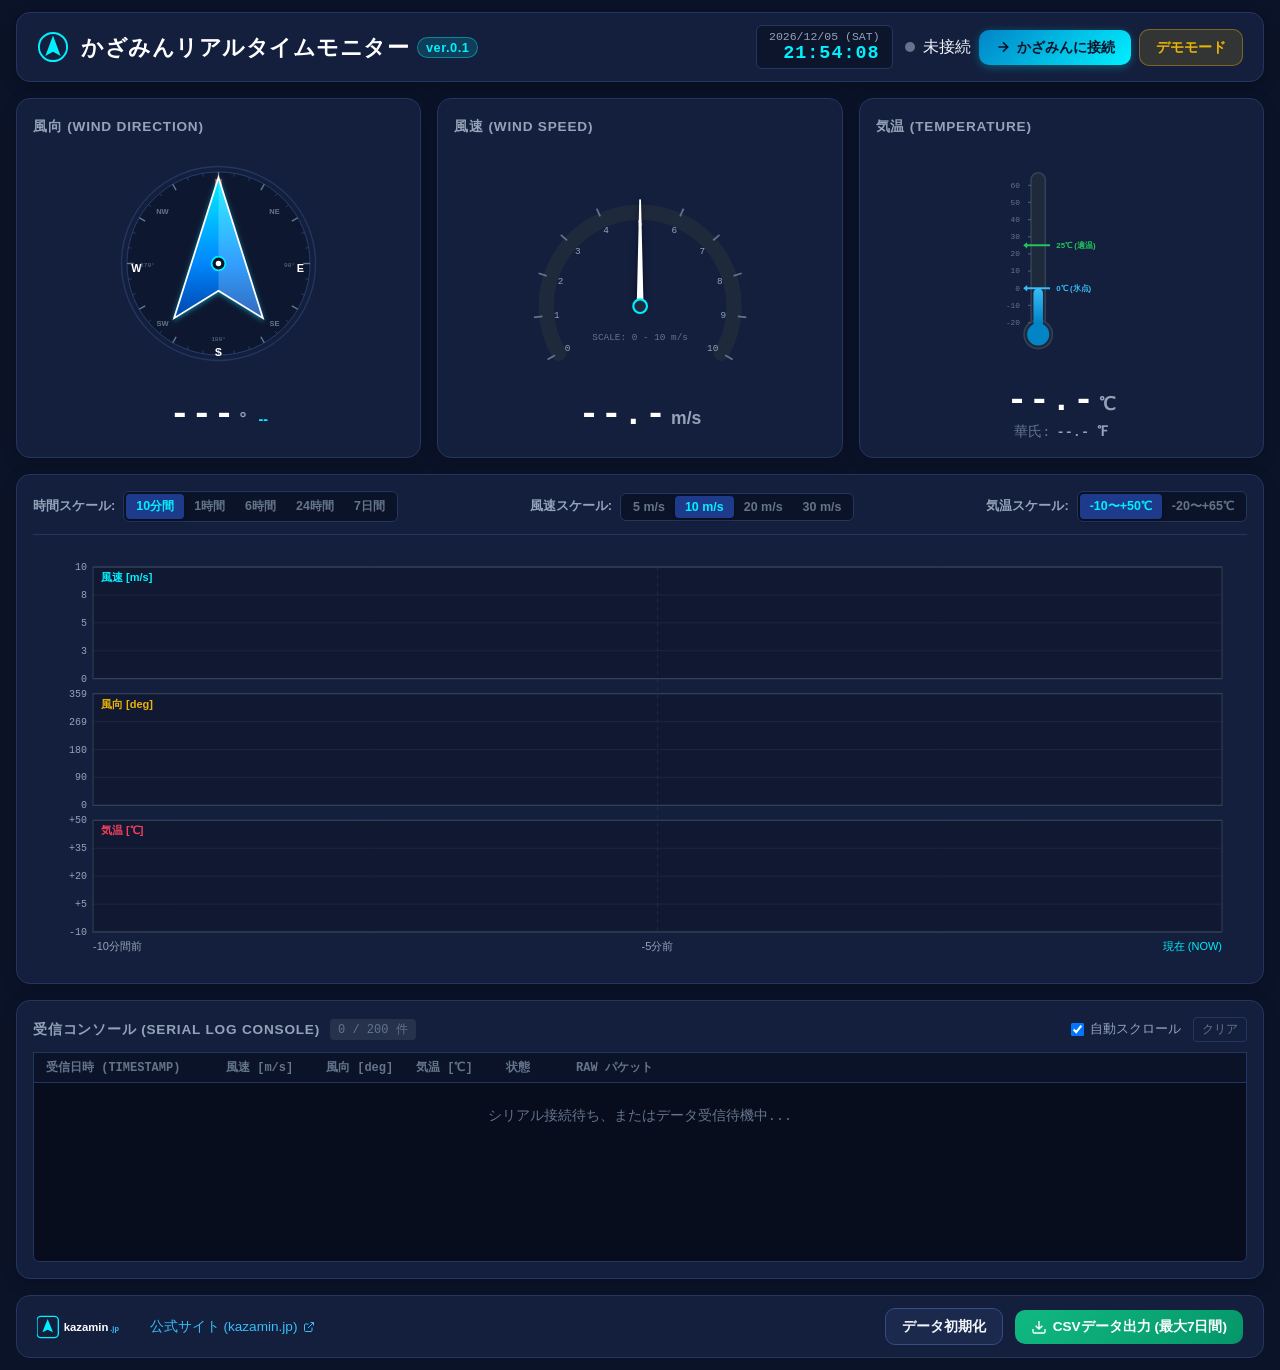
==== latest/index.html @ 2a3c11d2 "deploy: 59aba04fb0c0cbb4be240f0ee6c81c55d76037c5" ====
<!DOCTYPE html>
<html lang="ja">
<head>
  <meta charset="UTF-8">
  <meta name="viewport" content="width=device-width, initial-scale=1.0, maximum-scale=1.0, user-scalable=no">
  <title>かざみんリアルタイムモニター ver.0.1</title>
  <meta name="description" content="超音波風向風速計 かざみん (KZM100A/KZM100LR) Web Serial API リアルタイム計測モニター">
  <meta name="theme-color" content="#131f3d">
  <!-- PWA Manifest -->
  <link rel="manifest" href="./manifest.json">
  <!-- ファビコン (SVG) -->
  <link rel="icon" href="data:image/svg+xml,<svg xmlns='http://www.w3.org/2000/svg' viewBox='0 0 100 100'><circle cx='50' cy='50' r='46' fill='%230b1329' stroke='%2300f0ff' stroke-width='6'/><polygon points='50,12 70,75 50,62 30,75' fill='%2300f0ff'/></svg>">
  <style>
/**
 * main.css
 * かざみんリアルタイムモニター (Web Serial Monitor) スタイルシート
 */

:root {
  --bg-primary: #0b1329;
  --bg-card: #131f3d;
  --bg-card-hover: #19294f;
  --bg-input: #1a294c;
  --border-color: #243660;
  --border-light: #334d85;

  --text-primary: #f1f5f9;
  --text-secondary: #94a3b8;
  --text-muted: #64748b;

  --accent-cyan: #00f0ff;
  --accent-blue: #38bdf8;
  --accent-green: #22c55e;
  --accent-yellow: #eab308;
  --accent-red: #ef4444;

  --font-family: -apple-system, BlinkMacSystemFont, "Segoe UI", Roboto, "Helvetica Neue", Arial, sans-serif;
  --font-mono: ui-monospace, SFMono-Regular, Menlo, Monaco, Consolas, "Liberation Mono", "Courier New", monospace;

  --radius-sm: 6px;
  --radius-md: 10px;
  --radius-lg: 14px;
}

* {
  box-sizing: border-box;
  margin: 0;
  padding: 0;
}

body {
  background-color: var(--bg-primary);
  color: var(--text-primary);
  font-family: var(--font-family);
  min-height: 100vh;
  display: flex;
  flex-direction: column;
  overflow-x: hidden;
  -webkit-font-smoothing: antialiased;
}

/* アプリケーション全体コンテナ */
.app-container {
  display: flex;
  flex-direction: column;
  min-height: 100vh;
  max-width: 1440px;
  margin: 0 auto;
  width: 100%;
  padding: 12px 16px;
  gap: 16px;
}

/* ヘッダーエリア */
.app-header {
  display: flex;
  align-items: center;
  justify-content: space-between;
  flex-wrap: wrap;
  gap: 12px;
  background-color: var(--bg-card);
  border: 1px solid var(--border-color);
  border-radius: var(--radius-lg);
  padding: 12px 20px;
  box-shadow: 0 4px 16px rgba(0, 0, 0, 0.3);
}

.header-brand {
  display: flex;
  align-items: center;
  gap: 12px;
}

.header-title {
  font-size: 1.4rem;
  font-weight: 700;
  letter-spacing: 0.5px;
  color: #ffffff;
  display: flex;
  align-items: center;
  gap: 8px;
}

.header-version {
  font-size: 0.8rem;
  padding: 2px 8px;
  background-color: rgba(0, 240, 255, 0.15);
  color: var(--accent-cyan);
  border: 1px solid rgba(0, 240, 255, 0.4);
  border-radius: 9999px;
  font-weight: 600;
}

.header-controls {
  display: flex;
  align-items: center;
  gap: 12px;
  flex-wrap: wrap;
}

/* デジタル時計 */
.digital-clock-widget {
  display: flex;
  flex-direction: column;
  align-items: flex-end;
  background-color: rgba(11, 19, 41, 0.8);
  padding: 4px 12px;
  border-radius: var(--radius-sm);
  border: 1px solid var(--border-color);
}

.clock-date {
  font-size: 0.72rem;
  color: var(--text-secondary);
  font-family: var(--font-mono);
}

.clock-time {
  font-size: 1.15rem;
  font-weight: 700;
  color: var(--accent-cyan);
  font-family: var(--font-mono);
  letter-spacing: 1px;
}

/* 接続ボタン & デモモード */
.serial-controls {
  display: flex;
  align-items: center;
  gap: 8px;
}

.btn {
  padding: 8px 16px;
  font-size: 0.9rem;
  font-weight: 600;
  border-radius: var(--radius-md);
  border: none;
  cursor: pointer;
  transition: all 0.2s ease;
  display: inline-flex;
  align-items: center;
  justify-content: center;
  gap: 6px;
}

.btn-primary {
  background: linear-gradient(135deg, #0284c7, #00f0ff);
  color: #0b1329;
  box-shadow: 0 2px 8px rgba(0, 240, 255, 0.3);
}

.btn-primary:hover {
  filter: brightness(1.1);
  transform: translateY(-1px);
}

.btn-danger {
  background: linear-gradient(135deg, #dc2626, #ef4444);
  color: #ffffff;
  box-shadow: 0 2px 8px rgba(239, 68, 68, 0.3);
}

.btn-danger:hover {
  filter: brightness(1.1);
  transform: translateY(-1px);
}

.btn-secondary {
  background-color: var(--bg-input);
  color: var(--text-primary);
  border: 1px solid var(--border-light);
}

.btn-secondary:hover {
  background-color: var(--bg-card-hover);
  border-color: var(--accent-cyan);
}

.btn-demo {
  background-color: rgba(234, 179, 8, 0.15);
  color: var(--accent-yellow);
  border: 1px solid rgba(234, 179, 8, 0.4);
}

.btn-demo.active {
  background: linear-gradient(135deg, #ca8a04, #eab308);
  color: #0b1329;
  font-weight: 700;
}

.connection-status-dot {
  width: 10px;
  height: 10px;
  border-radius: 50%;
  background-color: var(--text-muted);
  display: inline-block;
  margin-right: 4px;
}

.connection-status-dot.connected {
  background-color: var(--accent-green);
  box-shadow: 0 0 8px var(--accent-green);
}

.connection-status-dot.demo {
  background-color: var(--accent-yellow);
  box-shadow: 0 0 8px var(--accent-yellow);
}

/* メインコンテンツレイアウト */
.app-main {
  display: flex;
  flex-direction: column;
  gap: 16px;
  flex: 1;
}

/* 上段: 3連メーターパネル */
.gauges-section {
  display: grid;
  grid-template-columns: repeat(3, 1fr);
  gap: 16px;
  align-items: stretch;
}

@media (max-width: 900px) {
  .gauges-section {
    grid-template-columns: 1fr;
  }
}

#gauge-dir-container,
#gauge-speed-container,
#gauge-temp-container {
  height: 100%;
  display: flex;
  flex-direction: column;
}

.gauge-card {
  background-color: var(--bg-card);
  border: 1px solid var(--border-color);
  border-radius: var(--radius-lg);
  padding: 16px;
  display: flex;
  flex-direction: column;
  justify-content: space-between;
  box-shadow: 0 4px 16px rgba(0, 0, 0, 0.2);
  height: 100%;
  flex: 1;
  min-height: 360px;
  position: relative;
  overflow: hidden;
}

.gauge-header {
  display: flex;
  justify-content: space-between;
  align-items: center;
  margin-bottom: 8px;
  min-height: 24px;
}

.gauge-title {
  font-size: 0.85rem;
  font-weight: 700;
  color: var(--text-secondary);
  letter-spacing: 0.8px;
}

.gauge-badge {
  font-size: 0.72rem;
  font-weight: 700;
  padding: 2px 6px;
  border-radius: 4px;
  background-color: var(--accent-red);
  color: #ffffff;
  animation: pulse-badge 1s infinite alternate;
}

@keyframes pulse-badge {
  from { opacity: 0.7; }
  to { opacity: 1; transform: scale(1.05); }
}

.gauge-body {
  flex: 1;
  display: flex;
  align-items: center;
  justify-content: center;
  position: relative;
  min-height: 210px;
  max-height: 220px;
}

.gauge-footer {
  margin-top: 10px;
  text-align: center;
  min-height: 52px;
  display: flex;
  flex-direction: column;
  justify-content: center;
  align-items: center;
}

.gauge-value-display {
  display: flex;
  align-items: baseline;
  justify-content: center;
  gap: 4px;
}

.value-number {
  font-size: 2.2rem;
  font-weight: 800;
  font-family: var(--font-mono);
  color: #ffffff;
  letter-spacing: 1px;
}

.value-number.error-text {
  color: var(--accent-red);
  animation: pulse-badge 0.8s infinite alternate;
}

.value-unit {
  font-size: 1.1rem;
  font-weight: 600;
  color: var(--text-secondary);
}

.value-sub {
  font-size: 0.9rem;
  color: var(--accent-cyan);
  margin-left: 8px;
  font-weight: 600;
}

/* コンパス SVG */
.compass-svg {
  max-height: 205px;
  width: auto;
  max-width: 100%;
}

.compass-outer-ring {
  fill: none;
  stroke: var(--border-color);
  stroke-width: 2;
}

.compass-inner-ring {
  fill: rgba(11, 19, 41, 0.6);
  stroke: var(--border-light);
  stroke-width: 1;
}

.compass-label {
  fill: var(--text-secondary);
  text-anchor: middle;
  dominant-baseline: central;
  font-weight: 700;
}

.compass-label.major-label {
  font-size: 16px;
  fill: #ffffff;
}

.compass-label.label-n {
  fill: var(--accent-red);
}

.compass-label.minor-label {
  font-size: 11px;
  fill: var(--text-muted);
}

.compass-deg-label {
  font-size: 9px;
  fill: var(--text-muted);
  text-anchor: middle;
  font-family: var(--font-mono);
}

/* スピードメーター SVG */
.speed-svg {
  max-height: 205px;
  width: auto;
  max-width: 100%;
}

.speed-arc-track {
  fill: none;
  stroke: #1e293b;
  stroke-width: 18;
  stroke-linecap: round;
}

.speed-arc-fill {
  fill: none;
  stroke-width: 18;
  stroke-linecap: round;
  transition: stroke-dashoffset 0.4s ease;
}

.speed-arc-mask {
  fill: none;
  stroke: #ffffff;
  stroke-width: 18;
  stroke-linecap: round;
  transition: stroke-dashoffset 0.4s cubic-bezier(0.2, 0.8, 0.2, 1);
}

.speed-arc-seg {
  fill: none;
  stroke-width: 18;
  stroke-linecap: butt;
}

.speed-arc-error {
  fill: none;
  stroke-width: 18;
  stroke-linecap: round;
}

.speed-tick-text {
  font-size: 11px;
  fill: var(--text-secondary);
  font-family: var(--font-mono);
}

.speed-scale-indicator {
  font-size: 11px;
  fill: var(--text-muted);
  text-anchor: middle;
  font-family: var(--font-mono);
}

/* 温度計 レイアウト */
.temp-body-layout {
  display: flex;
  align-items: center;
  justify-content: center;
}

.thermometer-container {
  width: 150px;
  height: 205px;
  display: flex;
  align-items: center;
  justify-content: center;
}

.thermometer-svg {
  max-height: 205px;
  width: auto;
}

.temp-axis-text {
  font-size: 10px;
  fill: var(--text-muted);
  font-family: var(--font-mono);
}

.temp-highlight-text {
  font-size: 10px;
  font-weight: 700;
}

.text-freeze {
  fill: var(--accent-blue);
}

.text-room {
  fill: var(--accent-green);
}

.temp-footer-layout {
  display: flex;
  flex-direction: column;
  gap: 2px;
}

.temp-fahrenheit-display {
  display: flex;
  align-items: center;
  justify-content: center;
  gap: 6px;
  font-size: 0.85rem;
  color: var(--text-muted);
  font-family: var(--font-mono);
}

.temp-f-value {
  color: var(--text-secondary);
  font-weight: 600;
}

/* 中段: 時間軸グラフパネル */
.chart-section {
  background-color: var(--bg-card);
  border: 1px solid var(--border-color);
  border-radius: var(--radius-lg);
  padding: 16px;
  box-shadow: 0 4px 16px rgba(0, 0, 0, 0.2);
}

.chart-controls-bar {
  display: flex;
  align-items: center;
  justify-content: space-between;
  flex-wrap: wrap;
  gap: 12px;
  margin-bottom: 12px;
  padding-bottom: 12px;
  border-bottom: 1px solid var(--border-color);
}

.control-group {
  display: flex;
  align-items: center;
  gap: 8px;
  flex-wrap: wrap;
}

.control-label {
  font-size: 0.8rem;
  color: var(--text-secondary);
  font-weight: 600;
}

.btn-group {
  display: inline-flex;
  background-color: var(--bg-primary);
  border-radius: var(--radius-sm);
  padding: 2px;
  border: 1px solid var(--border-color);
}

.btn-scale {
  background: none;
  border: none;
  color: var(--text-muted);
  padding: 4px 10px;
  font-size: 0.78rem;
  font-weight: 600;
  border-radius: 4px;
  cursor: pointer;
  transition: all 0.2s ease;
}

.btn-scale:hover {
  color: var(--text-primary);
}

.btn-scale.active {
  background-color: #1e3a8a;
  color: var(--accent-cyan);
  box-shadow: 0 1px 4px rgba(0, 0, 0, 0.3);
}

.chart-canvas-wrapper {
  width: 100%;
  height: 420px;
  position: relative;
}

#time-series-canvas {
  width: 100%;
  height: 100%;
  display: block;
}

/* 下段: 受信コンソール & CSV出力 */
.bottom-section {
  display: grid;
  grid-template-columns: 1fr;
  gap: 16px;
}

.console-card {
  background-color: var(--bg-card);
  border: 1px solid var(--border-color);
  border-radius: var(--radius-lg);
  padding: 16px;
  box-shadow: 0 4px 16px rgba(0, 0, 0, 0.2);
  display: flex;
  flex-direction: column;
}

.console-header {
  display: flex;
  justify-content: space-between;
  align-items: center;
  margin-bottom: 10px;
  flex-wrap: wrap;
  gap: 8px;
}

.console-title-area {
  display: flex;
  align-items: center;
  gap: 10px;
}

.console-title {
  font-size: 0.85rem;
  font-weight: 700;
  color: var(--text-secondary);
  letter-spacing: 0.8px;
}

.console-count-badge {
  font-size: 0.75rem;
  background-color: rgba(255, 255, 255, 0.08);
  padding: 2px 8px;
  border-radius: 4px;
  color: var(--text-muted);
  font-family: var(--font-mono);
}

.console-actions {
  display: flex;
  align-items: center;
  gap: 12px;
}

.auto-scroll-label {
  font-size: 0.8rem;
  color: var(--text-secondary);
  display: flex;
  align-items: center;
  gap: 6px;
  cursor: pointer;
}

.btn-clear-console {
  background: none;
  border: 1px solid var(--border-color);
  color: var(--text-muted);
  padding: 3px 8px;
  font-size: 0.75rem;
  border-radius: 4px;
  cursor: pointer;
}

.btn-clear-console:hover {
  color: var(--text-primary);
  border-color: var(--border-light);
}

.console-table-header {
  display: grid;
  grid-template-columns: 180px 100px 90px 90px 70px 1fr;
  padding: 6px 12px;
  background-color: var(--bg-primary);
  border: 1px solid var(--border-color);
  border-bottom: none;
  font-size: 0.75rem;
  font-weight: 700;
  color: var(--text-muted);
  font-family: var(--font-mono);
}

.console-body {
  height: 180px;
  overflow-y: auto;
  background-color: #070d1d;
  border: 1px solid var(--border-color);
  border-radius: 0 0 var(--radius-sm) var(--radius-sm);
  padding: 4px 0;
  font-family: var(--font-mono);
  font-size: 0.82rem;
}

.console-placeholder {
  color: var(--text-muted);
  padding: 20px;
  text-align: center;
  font-size: 0.85rem;
}

.console-row {
  display: grid;
  grid-template-columns: 180px 100px 90px 90px 70px 1fr;
  padding: 3px 12px;
  border-bottom: 1px solid rgba(255, 255, 255, 0.03);
  align-items: center;
  transition: background-color 0.1s ease;
}

.console-row:hover {
  background-color: rgba(255, 255, 255, 0.04);
}

.console-row.row-error {
  background-color: rgba(239, 68, 68, 0.15);
  color: #fca5a5;
}

.col-speed.val-error {
  color: var(--accent-red);
  font-weight: 700;
}

.badge-ok {
  color: var(--accent-green);
  font-weight: 700;
}

.badge-err {
  color: var(--accent-red);
  font-weight: 700;
}

.col-raw {
  color: var(--text-muted);
  overflow: hidden;
  text-overflow: ellipsis;
  white-space: nowrap;
}

/* フッターエリア */
.app-footer {
  display: flex;
  align-items: center;
  justify-content: space-between;
  flex-wrap: wrap;
  gap: 12px;
  padding: 12px 20px;
  background-color: var(--bg-card);
  border: 1px solid var(--border-color);
  border-radius: var(--radius-lg);
  margin-top: auto;
}

.footer-left {
  display: flex;
  align-items: center;
  gap: 16px;
}

.footer-link {
  color: var(--accent-blue);
  text-decoration: none;
  font-size: 0.85rem;
  display: flex;
  align-items: center;
  gap: 6px;
  transition: color 0.2s;
}

.footer-link:hover {
  color: var(--accent-cyan);
  text-decoration: underline;
}

.footer-logo {
  height: 24px;
  display: inline-block;
  vertical-align: middle;
}

.footer-right {
  display: flex;
  align-items: center;
  gap: 12px;
}

.btn-csv {
  background: linear-gradient(135deg, #10b981, #059669);
  color: #ffffff;
  padding: 8px 16px;
  font-size: 0.85rem;
}

.btn-csv:hover {
  filter: brightness(1.1);
}

/* スマホ対応 */
@media (max-width: 680px) {
  .app-header {
    flex-direction: column;
    align-items: flex-start;
  }
  .header-controls {
    width: 100%;
    justify-content: space-between;
  }
  .chart-canvas-wrapper {
    height: 360px;
  }
  .console-table-header, .console-row {
    grid-template-columns: 120px 70px 60px 60px 50px 1fr;
    font-size: 0.72rem;
  }
  .app-footer {
    flex-direction: column;
    align-items: flex-start;
  }
}

  </style>
  <script>
    window.onerror = function(msg, url, lineNo, columnNo, error) {
      console.error('[Kazamin Monitor] Unhandled Error:', msg, 'at', url + ':' + lineNo, error);
      return false;
    };
    window.addEventListener('unhandledrejection', function(event) {
      console.error('[Kazamin Monitor] Unhandled Promise Rejection:', event.reason);
    });
  </script>
</head>
<body>
  <div class="app-container">
    <!-- ヘッダー -->
    <header class="app-header">
      <div class="header-brand">
        <!-- かざみん ミニアイコン -->
        <svg width="32" height="32" viewBox="0 0 100 100" fill="none">
          <circle cx="50" cy="50" r="44" stroke="#00f0ff" stroke-width="6" fill="#131f3d"/>
          <polygon points="50,14 74,78 50,65 26,78" fill="#00f0ff"/>
        </svg>
        <h1 class="header-title">
          かざみんリアルタイムモニター
          <span class="header-version">ver.0.1</span>
        </h1>
      </div>

      <div class="header-controls">
        <!-- 24H デジタル時計 -->
        <div id="clock-container"></div>

        <!-- シリアル接続・デモコントロール -->
        <div class="serial-controls">
          <div class="status-indicator">
            <span id="status-dot" class="connection-status-dot"></span>
            <span id="status-text" class="status-label">未接続</span>
          </div>
          <button type="button" id="btn-connect" class="btn btn-primary">
            <svg width="16" height="16" viewBox="0 0 24 24" fill="none" stroke="currentColor" stroke-width="2.5">
              <path d="M5 12h14M12 5l7 7-7 7"/>
            </svg>
            かざみんに接続
          </button>
          <button type="button" id="btn-demo" class="btn btn-demo">デモモード</button>
        </div>
      </div>
    </header>

    <!-- メインコンテンツ -->
    <main class="app-main">
      <!-- 上段: 3連メーターパネル（風向・風速・気温） -->
      <section class="gauges-section">
        <!-- 風向メーター -->
        <div id="gauge-dir-container"></div>
        <!-- 風速メーター -->
        <div id="gauge-speed-container"></div>
        <!-- 気温計 -->
        <div id="gauge-temp-container"></div>
      </section>

      <!-- 中段: 時間軸グラフパネル -->
      <section class="chart-section" id="chart-container"></section>

      <!-- 下段: 受信コンソールパネル -->
      <section class="bottom-section">
        <div id="console-container"></div>
      </section>
    </main>

    <!-- フッター -->
    <footer class="app-footer">
      <div class="footer-left">
        <!-- かざみん公式ロゴ & リンク -->
        <a href="https://kazamin.jp/" target="_blank" rel="noopener noreferrer" class="footer-link" title="超音波風向風速計 かざみん 公式ホームページ">
          <svg class="footer-logo" viewBox="0 0 160 36" fill="none" xmlns="http://www.w3.org/2000/svg">
            <rect width="32" height="32" y="2" rx="6" fill="#131f3d" stroke="#00f0ff" stroke-width="2"/>
            <!-- 風車・風向針シンボル -->
            <polygon points="16,6 24,26 16,22 8,26" fill="#00f0ff"/>
            <text x="40" y="24" fill="#ffffff" font-size="17" font-weight="bold" font-family="sans-serif">kazamin</text>
            <text x="110" y="24" fill="#38bdf8" font-size="11" font-weight="600" font-family="sans-serif">.jp</text>
          </svg>
          <span>公式サイト (kazamin.jp)</span>
          <svg width="12" height="12" viewBox="0 0 24 24" fill="none" stroke="currentColor" stroke-width="2">
            <path d="M18 13v6a2 2 0 0 1-2 2H5a2 2 0 0 1-2-2V8a2 2 0 0 1 2-2h6M15 3h6v6M10 14L21 3"/>
          </svg>
        </a>
      </div>

      <div class="footer-right">
        <button type="button" id="btn-clear-db" class="btn btn-secondary" title="IndexedDBに保存された全計測履歴を消去">
          データ初期化
        </button>
        <button type="button" id="btn-export-csv" class="btn btn-csv">
          <svg width="16" height="16" viewBox="0 0 24 24" fill="none" stroke="currentColor" stroke-width="2">
            <path d="M21 15v4a2 2 0 0 1-2 2H5a2 2 0 0 1-2-2v-4M7 10l5 5 5-5M12 15V3"/>
          </svg>
          CSVデータ出力 (最大7日間)
        </button>
      </div>
    </footer>
  </div>

  <script>

// PWA Service Worker 登録 (HTTP/HTTPS 環境のみ)
if ('serviceWorker' in navigator && (location.protocol === 'https:' || location.hostname === 'localhost' || location.hostname === '127.0.0.1')) {
  window.addEventListener('load', () => {
    navigator.serviceWorker.register('./sw.js')
      .then((reg) => console.log('[PWA] Service Worker registered with scope:', reg.scope))
      .catch((err) => console.warn('[PWA] Service Worker registration failed:', err));
  });
}

(() => {
// --- Begin src\serial\packet-parser.js ---
/**
 * packet-parser.js
 * かざみん(KZM100A/KZM100LR)のシリアル通信パケット解析モジュール
 *
 * 受信仕様:
 * - ボーレート: 9600bps
 * - フォーマット: 00.0[m/s],000,+00.0[CR/LF]
 *   - 風速: 00.0 ～ 99.9 [m/s] (99.9は計測エラー)
 *   - 風向: 000 ～ 359 [度]
 *   - 気温: -20.0 ～ +65.0 [℃]
 */

// パケットの正規表現: 固定桁数を基本としつつ、前後の空白や桁数のわずかな差異にも柔軟に対応
// 例: "12.3[m/s],045,+23.5\r\n" や "00.0[m/s],000,-05.2"
const PACKET_REGEX = /^\s*(\d{1,2}\.\d)\[m\/s\],\s*(\d{1,3}),\s*([+-]?\d{1,2}\.\d)\s*$/;

/**
 * 1行のテキストをパースして構造化データを返す
 * @param {string} line - 受信した1行文字列
 * @param {Date} [timestamp=new Date()] - 受信日時
 * @returns {object|null} パース結果。不正パケットの場合はnull
 */
function parsePacket(line, timestamp = new Date()) {
  if (typeof line !== 'string') return null;

  const trimmed = line.trim();
  if (!trimmed) return null;

  const match = trimmed.match(PACKET_REGEX);
  if (!match) {
    return {
      isValid: false,
      raw: trimmed,
      timestamp,
      errorReason: 'FORMAT_MISMATCH'
    };
  }

  const speedStr = match[1];
  const dirStr = match[2];
  const tempStr = match[3];

  const speed = parseFloat(speedStr);
  const direction = parseInt(dirStr, 10);
  const temperature = parseFloat(tempStr);

  // 風速 99.9 [m/s] は計測エラー
  const isError = Math.abs(speed - 99.9) < 0.05;

  // 範囲チェック
  // 風速: 0.0 〜 99.9
  // 風向: 0 〜 359
  // 気温: -20.0 〜 +65.0
  const isDirValid = direction >= 0 && direction <= 359;
  const isTempValid = temperature >= -20.0 && temperature <= 65.0;
  const isSpeedValid = speed >= 0.0 && speed <= 99.9;

  if (!isDirValid || !isTempValid || !isSpeedValid) {
    return {
      isValid: false,
      raw: trimmed,
      timestamp,
      errorReason: 'OUT_OF_RANGE'
    };
  }

  return {
    isValid: true,
    raw: trimmed,
    timestamp,
    speed,
    speedStr,
    direction,
    dirStr,
    temperature,
    tempStr,
    isError
  };
}
// --- End src\serial\packet-parser.js ---

// --- Begin src\data\ring-buffer.js ---
/**
 * ring-buffer.js
 * メモリ割り当てを抑え長期連続稼働に適した固定長リングバッファ
 */

class RingBuffer {
  /**
   * @param {number} capacity - バッファの最大容量
   */
  constructor(capacity = 600) {
    this.capacity = capacity;
    this.buffer = new Array(capacity);
    this.head = 0; // 次に書き込むインデックス
    this.size = 0; // 現在格納されている要素数
  }

  /**
   * 要素を末尾に追加
   * @param {*} item
   */
  push(item) {
    this.buffer[this.head] = item;
    this.head = (this.head + 1) % this.capacity;
    if (this.size < this.capacity) {
      this.size++;
    }
  }

  /**
   * 現在の要素数を返す
   * @returns {number}
   */
  get length() {
    return this.size;
  }

  /**
   * 最も古い要素から最新の要素までの配列を生成して返す
   * （最新の要素が末尾）
   * @returns {Array}
   */
  toArray() {
    const result = new Array(this.size);
    if (this.size < this.capacity) {
      for (let i = 0; i < this.size; i++) {
        result[i] = this.buffer[i];
      }
    } else {
      // head は最も古い要素を指している
      for (let i = 0; i < this.size; i++) {
        const index = (this.head + i) % this.capacity;
        result[i] = this.buffer[index];
      }
    }
    return result;
  }

  /**
   * 最新の要素を取得
   * @returns {*}
   */
  latest() {
    if (this.size === 0) return null;
    const index = (this.head - 1 + this.capacity) % this.capacity;
    return this.buffer[index];
  }

  /**
   * バッファをクリア
   */
  clear() {
    this.head = 0;
    this.size = 0;
    this.buffer.fill(undefined);
  }
}
// --- End src\data\ring-buffer.js ---

// --- Begin src\data\aggregator.js ---
/**
 * aggregator.js
 * 時間軸グラフ用のデータ集約・ダウンサンプリングエンジン
 *
 * グラフ仕様:
 * - プロット点数は 600点 固定
 * - スケール:
 *   - 10m: 10分 (600秒) -> 1秒間隔 (Δt = 1)
 *   - 1h:  1時間 (3600秒) -> 6秒間隔 (Δt = 6)
 *   - 6h:  6時間 (21600秒) -> 36秒間隔 (Δt = 36)
 *   - 24h: 24時間 (86400秒) -> 144秒間隔 (Δt = 144)
 *   - 7d:  7日間 (604800秒) -> 1008秒間隔 (Δt = 1008)
 * - 600点に満たない左側の未到達部分は null
 * - 右端（インデックス599）は常に1秒ごとの最新データ
 * - Δt秒ごとにスクロールし、直近Δt秒間の平均値がインデックス598へ確定される
 * - 平均化ルール:
 *   - 風速・気温: 算術平均（計測エラー時は風速・風向を除外）
 *   - 風向: ベクトル平均（atan2(sum(sin), sum(cos))）
 */

const TIME_SCALES = {
  '10m': { label: '10分間', durationSec: 600, intervalSec: 1 },
  '1h':  { label: '1時間',  durationSec: 3600, intervalSec: 6 },
  '6h':  { label: '6時間',  durationSec: 21600, intervalSec: 36 },
  '24h': { label: '24時間', durationSec: 86400, intervalSec: 144 },
  '7d':  { label: '7日間',  durationSec: 604800, intervalSec: 1008 }
};

const PLOT_COUNT = 600;

/**
 * 角度配列のベクトル平均を計算する
 * @param {number[]} angles - 有効な角度(0-359)の配列
 * @returns {number|null} 0〜359の平均角度。データが空の場合はnull
 */
function calculateVectorMeanDirection(angles) {
  if (!angles || angles.length === 0) return null;

  let sumSin = 0;
  let sumCos = 0;

  for (const deg of angles) {
    const rad = (deg * Math.PI) / 180;
    sumSin += Math.sin(rad);
    sumCos += Math.cos(rad);
  }

  // ベクトルの長さがほぼ0の場合は直前の値またはnull
  if (Math.abs(sumSin) < 1e-7 && Math.abs(sumCos) < 1e-7) {
    return angles[0];
  }

  let meanRad = Math.atan2(sumSin, sumCos);
  let meanDeg = (meanRad * 180) / Math.PI;
  if (meanDeg < 0) meanDeg += 360;

  return Math.round(meanDeg) % 360;
}

/**
 * パケットの配列から平均プロット点({ speed, direction, temperature, isError, timestamp })を計算
 * @param {Array} packets
 * @returns {object|null}
 */
function calculateAveragePoint(packets) {
  if (!packets || packets.length === 0) return null;

  const validSpeeds = [];
  const validDirs = [];
  const temps = [];

  let lastTimestamp = packets[packets.length - 1].timestamp;

  for (const p of packets) {
    if (!p.isValid) continue;

    temps.push(p.temperature);

    if (!p.isError) {
      validSpeeds.push(p.speed);
      validDirs.push(p.direction);
    }
  }

  if (temps.length === 0) return null;

  // 気温の算術平均
  const avgTemp = temps.reduce((a, b) => a + b, 0) / temps.length;

  // 風速の算術平均（全件エラーの場合は null または 99.9）
  let avgSpeed = null;
  let avgDir = null;
  let isError = false;

  if (validSpeeds.length > 0) {
    avgSpeed = validSpeeds.reduce((a, b) => a + b, 0) / validSpeeds.length;
    avgDir = calculateVectorMeanDirection(validDirs);
  } else {
    isError = true;
    avgSpeed = 99.9;
    avgDir = null;
  }

  return {
    timestamp: lastTimestamp,
    speed: avgSpeed !== null ? parseFloat(avgSpeed.toFixed(1)) : null,
    direction: avgDir,
    temperature: parseFloat(avgTemp.toFixed(1)),
    isError
  };
}

class ChartAggregator {
  constructor(timeScaleKey = '10m') {
    this.timeScaleKey = timeScaleKey;
    this.config = TIME_SCALES[timeScaleKey] || TIME_SCALES['10m'];

    // 確定済みプロット配列 (スロット数 599点固定、インデックス 0〜598)
    // 左端(0)が最も古いスロット、右側(598)が最新確定スロット
    this.committedPoints = new Array(PLOT_COUNT - 1).fill(null);

    // 現在のインターバル期間内に受信した一時パケット群
    this.currentIntervalPackets = [];

    // 最新の未平均化リアルタイム生パケット（右端用、インデックス599）
    this.latestPacket = null;

    // リアルタイム集約用の直前バケットID
    this.lastBucketId = null;
  }

  /**
   * 時間スケールを変更
   * @param {string} newScaleKey ('10m', '1h', '6h', '24h', '7d')
   * @param {Array} historyPackets - スケール再構築用の過去全パケット配列（あれば）
   */
  setScale(newScaleKey, historyPackets = []) {
    if (!TIME_SCALES[newScaleKey]) return;
    this.timeScaleKey = newScaleKey;
    this.config = TIME_SCALES[newScaleKey];

    // 過去履歴パケットから再構築
    this.rebuildFromHistory(historyPackets);
  }

  /**
   * 1秒ごとに新しいパケットを追加
   * @param {object} packet - parsePacket の結果
   */
  addPacket(packet) {
    if (!packet || !packet.isValid) return;

    const intervalSec = this.config.intervalSec;
    const intervalMs = intervalSec * 1000;
    const pTime = packet.timestamp instanceof Date ? packet.timestamp.getTime() : new Date(packet.timestamp).getTime();
    const bucketId = Math.floor(pTime / intervalMs);

    this.latestPacket = packet;

    if (this.lastBucketId === null) {
      this.lastBucketId = bucketId;
      this.currentIntervalPackets = [packet];
      return;
    }

    if (bucketId === this.lastBucketId) {
      // 同一インターバル内: パケットを追加
      this.currentIntervalPackets.push(packet);
    } else if (bucketId > this.lastBucketId) {
      // インターバルが進んだ: 前のインターバルの平均値を確定点としてスロットへ追加
      const avgPoint = calculateAveragePoint(this.currentIntervalPackets);
      this.committedPoints.shift();
      this.committedPoints.push(avgPoint);

      // 通信途絶等で複数バケット進んだ場合は未計測スロットを null で埋める
      const missedBuckets = bucketId - this.lastBucketId - 1;
      const skipCount = Math.min(missedBuckets, PLOT_COUNT - 1);
      for (let i = 0; i < skipCount; i++) {
        this.committedPoints.shift();
        this.committedPoints.push(null);
      }

      this.lastBucketId = bucketId;
      this.currentIntervalPackets = [packet];
    }
  }

  /**
   * グラフ描画用の 600点 固定配列を取得する
   * - インデックス 0〜598: 過去の確定平均データ（足りない左側や未計測期間は null）
   * - インデックス 599: 最新の1秒生パケット
   * @returns {Array<object|null>} 長さ600の配列
   */
  getPlotData() {
    const result = new Array(PLOT_COUNT).fill(null);

    // 最新パケット（右端 インデックス 599）
    if (this.latestPacket) {
      result[PLOT_COUNT - 1] = {
        timestamp: this.latestPacket.timestamp,
        speed: this.latestPacket.speed,
        direction: this.latestPacket.direction,
        temperature: this.latestPacket.temperature,
        isError: this.latestPacket.isError
      };
    }

    // 確定済みポイント (インデックス 0〜598)
    for (let i = 0; i < PLOT_COUNT - 1; i++) {
      result[i] = this.committedPoints[i];
    }

    return result;
  }

  /**
   * 過去ログから確定ポイントを再集計・再構築する（スケール変更時など）
   * タイムバケット（絶対時刻の時間窓）に基づき、空白期間は正しく null スロットとして配置する
   * @param {Array} packets - 時系列順の生パケット配列
   */
  rebuildFromHistory(packets) {
    this.committedPoints = new Array(PLOT_COUNT - 1).fill(null);
    this.currentIntervalPackets = [];
    this.latestPacket = null;
    this.lastBucketId = null;

    if (!packets || packets.length === 0) return;

    const validPackets = packets.filter((p) => p && p.isValid);
    if (validPackets.length === 0) return;

    validPackets.sort((a, b) => {
      const ta = a.timestamp instanceof Date ? a.timestamp.getTime() : new Date(a.timestamp).getTime();
      const tb = b.timestamp instanceof Date ? b.timestamp.getTime() : new Date(b.timestamp).getTime();
      return ta - tb;
    });

    const latest = validPackets[validPackets.length - 1];
    this.latestPacket = latest;

    const intervalSec = this.config.intervalSec;
    const intervalMs = intervalSec * 1000;
    const latestMs = latest.timestamp instanceof Date ? latest.timestamp.getTime() : new Date(latest.timestamp).getTime();
    const latestBucket = Math.floor(latestMs / intervalMs);
    this.lastBucketId = latestBucket;

    // バケットIDごとにパケットをグループ化
    const bucketMap = new Map();
    for (const p of validPackets) {
      const pTime = p.timestamp instanceof Date ? p.timestamp.getTime() : new Date(p.timestamp).getTime();
      const bId = Math.floor(pTime / intervalMs);
      if (!bucketMap.has(bId)) {
        bucketMap.set(bId, []);
      }
      bucketMap.get(bId).push(p);
    }

    // 最新バケットは現在進行中のインターバル
    this.currentIntervalPackets = bucketMap.get(latestBucket) || [];

    // latestBucket より過去のバケットを各時間スロットにマッピング
    // diff = 1 (1つ前のバケット) => スロット 598
    // diff = 2 (2つ前のバケット) => スロット 597
    // ...
    // diff = k => スロット PLOT_COUNT - 1 - diff
    for (const [bId, bPackets] of bucketMap.entries()) {
      const diff = latestBucket - bId;
      if (diff > 0 && diff < PLOT_COUNT) {
        const slotIdx = PLOT_COUNT - 1 - diff;
        this.committedPoints[slotIdx] = calculateAveragePoint(bPackets);
      }
    }
  }
}
// --- End src\data\aggregator.js ---

// --- Begin src\storage\db.js ---
/**
 * db.js
 * IndexedDB を利用した測定データのローカル永続化（最大7日間保持 & 自動パージ）
 */

const DB_NAME = 'KazaminMonitorDB';
const DB_VERSION = 1;
const STORE_NAME = 'measurements';

class StorageManager {
  constructor() {
    this.db = null;
    this.initPromise = null;
  }

  /**
   * IndexedDBの初期化・オープン
   * @returns {Promise<IDBDatabase>}
   */
  async init() {
    if (this.db) return this.db;
    if (this.initPromise) return this.initPromise;

    this.initPromise = new Promise((resolve, reject) => {
      const request = indexedDB.open(DB_NAME, DB_VERSION);

      request.onupgradeneeded = (event) => {
        const db = event.target.result;
        if (!db.objectStoreNames.contains(STORE_NAME)) {
          const store = db.createObjectStore(STORE_NAME, {
            keyPath: 'id',
            autoIncrement: true
          });
          store.createIndex('timestamp', 'timestamp', { unique: false });
        }
      };

      request.onsuccess = (event) => {
        this.db = event.target.result;
        resolve(this.db);
      };

      request.onerror = (event) => {
        console.error('IndexedDB open error:', event.target.error);
        reject(event.target.error);
      };
    });

    return this.initPromise;
  }

  /**
   * 計測パケットを1件保存
   * @param {object} packet - parsePacket の結果
   */
  async savePacket(packet) {
    if (!packet || !packet.isValid) return;

    try {
      const db = await this.init();
      const tx = db.transaction(STORE_NAME, 'readwrite');
      const store = tx.objectStore(STORE_NAME);

      const record = {
        timestamp: packet.timestamp instanceof Date ? packet.timestamp.getTime() : packet.timestamp,
        speed: packet.speed,
        direction: packet.direction,
        temperature: packet.temperature,
        isError: packet.isError,
        raw: packet.raw
      };

      store.add(record);
    } catch (err) {
      console.warn('Failed to save packet to IndexedDB:', err);
    }
  }

  /**
   * 指定した開始時刻以降のデータを取得
   * @param {number|Date} startTime
   * @returns {Promise<Array>}
   */
  async getSince(startTime) {
    const startMs = startTime instanceof Date ? startTime.getTime() : startTime;
    const db = await this.init();

    return new Promise((resolve, reject) => {
      const tx = db.transaction(STORE_NAME, 'readonly');
      const store = tx.objectStore(STORE_NAME);
      const index = store.index('timestamp');
      const range = IDBKeyRange.lowerBound(startMs);
      const request = index.getAll(range);

      request.onsuccess = () => resolve(request.result || []);
      request.onerror = () => reject(request.error);
    });
  }

  /**
   * 保存されている全レコードを取得
   * @returns {Promise<Array>}
   */
  async getAll() {
    const db = await this.init();
    return new Promise((resolve, reject) => {
      const tx = db.transaction(STORE_NAME, 'readonly');
      const store = tx.objectStore(STORE_NAME);
      const request = store.getAll();

      request.onsuccess = () => resolve(request.result || []);
      request.onerror = () => reject(request.error);
    });
  }

  /**
   * 7日以上前の古いレコードを自動削除（パージ）
   * @param {number} [retentionDays=7] - 保持日数
   */
  async purgeOldData(retentionDays = 7) {
    try {
      const db = await this.init();
      const cutoffTime = Date.now() - retentionDays * 24 * 60 * 60 * 1000;

      const tx = db.transaction(STORE_NAME, 'readwrite');
      const store = tx.objectStore(STORE_NAME);
      const index = store.index('timestamp');
      const range = IDBKeyRange.upperBound(cutoffTime);

      const request = index.openCursor(range);
      request.onsuccess = (event) => {
        const cursor = event.target.result;
        if (cursor) {
          cursor.delete();
          cursor.continue();
        }
      };
    } catch (err) {
      console.warn('Failed to purge old data:', err);
    }
  }

  /**
   * 全データを削除（クリア）
   */
  async clear() {
    const db = await this.init();
    return new Promise((resolve, reject) => {
      const tx = db.transaction(STORE_NAME, 'readwrite');
      const store = tx.objectStore(STORE_NAME);
      const request = store.clear();
      request.onsuccess = () => resolve();
      request.onerror = () => reject(request.error);
    });
  }
}
// --- End src\storage\db.js ---

// --- Begin src\export\csv-exporter.js ---
/**
 * csv-exporter.js
 * 保持データ（最大7日間）をCSV形式でファイルダウンロードするモジュール
 */

/**
 * 日付オブジェクトを YYYY-MM-DD HH:mm:ss 形式にフォーマット
 * @param {Date|number} timestamp
 * @returns {string}
 */
function formatTimestamp(timestamp) {
  const d = timestamp instanceof Date ? timestamp : new Date(timestamp);
  const pad = (n) => String(n).padStart(2, '0');

  const yyyy = d.getFullYear();
  const mm = pad(d.getMonth() + 1);
  const dd = pad(d.getDate());
  const hh = pad(d.getHours());
  const min = pad(d.getMinutes());
  const ss = pad(d.getSeconds());

  return `${yyyy}/${mm}/${dd} ${hh}:${min}:${ss}`;
}

/**
 * データ配列からCSV文字列を生成してブラウザダウンロードを実行する
 * @param {Array<object>} records - 測定レコードの配列
 * @param {string} [filenamePrefix='kazamin_log']
 */
function exportToCsv(records, filenamePrefix = 'kazamin_log') {
  if (!records || records.length === 0) {
    alert('出力対象の受信データがありません。');
    return;
  }

  // BOM付き UTF-8 でExcelでも文字化けしないようにする
  const BOM = '\uFEFF';
  const headers = ['日時 (Timestamp)', '風速 (Wind Speed [m/s])', '風向 (Wind Direction [deg])', '気温 (Temperature [℃])', 'ステータス (Status)', '生パケット (Raw Data)'];
  
  const rows = [headers.join(',')];

  for (const r of records) {
    const timeStr = `"${formatTimestamp(r.timestamp)}"`;
    const speedStr = r.speed !== null && r.speed !== undefined ? r.speed.toFixed(1) : '';
    const dirStr = r.direction !== null && r.direction !== undefined ? r.direction : '';
    const tempStr = r.temperature !== null && r.temperature !== undefined ? (r.temperature >= 0 ? `+${r.temperature.toFixed(1)}` : r.temperature.toFixed(1)) : '';
    const statusStr = r.isError ? '"ERROR (99.9m/s)"' : '"OK"';
    const rawStr = r.raw ? `"${r.raw.replace(/"/g, '""')}"` : '';

    rows.push([timeStr, speedStr, dirStr, tempStr, statusStr, rawStr].join(','));
  }

  const csvContent = BOM + rows.join('\r\n');
  const blob = new Blob([csvContent], { type: 'text/csv;charset=utf-8;' });

  // ファイル名生成: kazamin_log_YYYYMMDD_HHMMSS.csv
  const now = new Date();
  const pad = (n) => String(n).padStart(2, '0');
  const fileDate = `${now.getFullYear()}${pad(now.getMonth() + 1)}${pad(now.getDate())}_${pad(now.getHours())}${pad(now.getMinutes())}${pad(now.getSeconds())}`;
  const filename = `${filenamePrefix}_${fileDate}.csv`;

  // ダウンロードリンク作成
  const url = URL.createObjectURL(blob);
  const link = document.createElement('a');
  link.setAttribute('href', url);
  link.setAttribute('download', filename);
  link.style.display = 'none';
  document.body.appendChild(link);
  link.click();
  document.body.removeChild(link);
  URL.revokeObjectURL(url);
}
// --- End src\export\csv-exporter.js ---

// --- Begin src\serial\serial-manager.js ---
/**
 * serial-manager.js
 * Web Serial API の接続・データ受信管理、およびデモモード（シミュレータ）
 */

class SerialManager {
  constructor() {
    this.port = null;
    this.reader = null;
    this.readableStreamClosed = null;
    this.isConnected = false;
    this.isDemoMode = false;
    this.demoTimer = null;

    // コールバック
    this.onPacketReceived = null;
    this.onStatusChange = null;
    this.onError = null;

    // デモ用内部状態
    this.demoState = {
      speed: 4.5,
      direction: 45,
      temperature: 22.5
    };
  }

  /**
   * ブラウザがWeb Serial APIをサポートしているか
   * @returns {boolean}
   */
  static isSupported() {
    return 'serial' in navigator;
  }

  /**
   * シリアルポートを選択して接続する
   */
  async connect() {
    if (this.isDemoMode) {
      this.stopDemo();
    }

    if (!SerialManager.isSupported()) {
      throw new Error('お使いのブラウザはWeb Serial APIに対応していません。Google ChromeまたはMicrosoft Edgeをご利用ください。');
    }

    // 以前のポートが開いたまま残っていれば安全に切断・解放
    if (this.port) {
      try {
        await this.disconnect();
      } catch (e) {
        console.warn('Pre-connect disconnect warning:', e);
      }
    }

    try {
      this._updateStatus('requesting');
      // ユーザーにシリアルポートを選択させる
      this.port = await navigator.serial.requestPort();

      // ボーレート 9600bps でポートを開く（bufferSizeはドライバデフォルトに任せる）
      await this.port.open({
        baudRate: 9600,
        dataBits: 8,
        stopBits: 1,
        parity: 'none'
      });

      this.isConnected = true;
      this._updateStatus('connected');

      // 受信ループ開始（非同期バックグラウンド実行）
      this._readLoop().catch((err) => {
        console.error('Unhandled read loop error:', err);
      });
    } catch (err) {
      this.isConnected = false;
      this.port = null;
      this._updateStatus('disconnected');
      if (err.name !== 'NotFoundError') { // ユーザーキャンセル以外のエラー
        if (this.onError) this.onError(err);
      }
      throw err;
    }
  }

  /**
   * シリアル接続を切断する
   */
  async disconnect() {
    if (this.isDemoMode) {
      this.stopDemo();
      return;
    }

    if (!this.isConnected && !this.port) {
      this._updateStatus('disconnected');
      return;
    }

    this.isConnected = false;

    try {
      if (this.reader) {
        try {
          await this.reader.cancel();
        } catch (e) {
          console.warn('Reader cancel warning:', e);
        }
        try {
          this.reader.releaseLock();
        } catch (e) {
          console.warn('Reader releaseLock warning:', e);
        }
        this.reader = null;
      }

      if (this.port) {
        try {
          await this.port.close();
        } catch (e) {
          console.warn('Port close warning:', e);
        }
        this.port = null;
      }
    } finally {
      this.reader = null;
      this.port = null;
      this._updateStatus('disconnected');
    }
  }

  /**
   * シリアルポートからの読み取りループ
   * pipeTo によるストリームロックを避け、素の TextDecoder と getReader で読み取りを行う
   * @private
   */
  async _readLoop() {
    const textDecoder = new TextDecoder();
    let buffer = '';

    while (this.port && this.port.readable && this.isConnected) {
      try {
        this.reader = this.port.readable.getReader();
      } catch (err) {
        console.error('Failed to get readable stream reader:', err);
        break;
      }

      try {
        while (this.isConnected) {
          const { value, done } = await this.reader.read();
          if (done) {
            // reader.cancel() が呼ばれた
            break;
          }
          if (value) {
            buffer += textDecoder.decode(value, { stream: true });
            const lines = buffer.split(/\r?\n/);
            // 最後の未完成の行を残す
            buffer = lines.pop();

            for (const line of lines) {
              if (line.trim()) {
                this._handleRawLine(line);
              }
            }
          }
        }
      } catch (readErr) {
        console.error('Serial read chunk error:', readErr);
        // USBが抜かれた等の致命的エラーでなければ少し待機
        if (!this.isConnected) break;
      } finally {
        if (this.reader) {
          try {
            this.reader.releaseLock();
          } catch (e) {}
          this.reader = null;
        }
      }
    }

    // 意図せぬ切断の場合も後処理
    if (this.isConnected) {
      await this.disconnect();
    }
  }

  /**
   * 1行の受信文字列を処理
   * @private
   */
  _handleRawLine(line) {
    const packet = parsePacket(line);
    if (packet && this.onPacketReceived) {
      this.onPacketReceived(packet);
    }
  }

  /**
   * デモモード（シミュレータ）の開始
   */
  startDemo() {
    if (this.isConnected) {
      this.disconnect();
    }
    this.isDemoMode = true;
    this._updateStatus('demo');

    // 1秒間隔でパケットを生成
    this.demoTimer = setInterval(() => {
      this._generateDemoPacket();
    }, 1000);
    // 即時1回目を発行
    this._generateDemoPacket();
  }

  /**
   * デモモードの停止
   */
  stopDemo() {
    if (this.demoTimer) {
      clearInterval(this.demoTimer);
      this.demoTimer = null;
    }
    this.isDemoMode = false;
    this._updateStatus('disconnected');
  }

  /**
   * デモパケットの生成
   * フォーマット: 00.0[m/s],000,+00.0
   * @private
   */
  _generateDemoPacket() {
    const s = this.demoState;

    let speedStr;
    let dirStr;
    let tempStr;

    // 低確率(1/80)でランダムにエラー（99.9）をシミュレート
    if (Math.random() < 0.0125) {
      speedStr = '99.9';
    } else {
      // 風速のランダムウォーク: 0.5〜18.0 m/s 程度
      const deltaSpeed = (Math.random() - 0.48) * 0.8;
      s.speed = Math.max(0.2, Math.min(28.0, s.speed + deltaSpeed));
      speedStr = s.speed.toFixed(1).padStart(4, '0');
    }

    // 風向のランダムウォーク: 0〜359度
    const deltaDir = (Math.random() - 0.5) * 12;
    s.direction = (s.direction + deltaDir + 360) % 360;
    dirStr = Math.round(s.direction).toString().padStart(3, '0');

    // 気温のゆるやかな変動: 18.0〜28.0℃
    const deltaTemp = (Math.random() - 0.5) * 0.1;
    s.temperature = Math.max(10.0, Math.min(35.0, s.temperature + deltaTemp));
    const sign = s.temperature >= 0 ? '+' : '-';
    tempStr = sign + Math.abs(s.temperature).toFixed(1).padStart(4, '0');

    const line = `${speedStr}[m/s],${dirStr},${tempStr}`;
    this._handleRawLine(line);
  }

  /**
   * 状態変化を通知
   * @private
   */
  _updateStatus(status) {
    if (this.onStatusChange) {
      this.onStatusChange(status, {
        isConnected: this.isConnected,
        isDemoMode: this.isDemoMode
      });
    }
  }
}
// --- End src\serial\serial-manager.js ---

// --- Begin src\components\digital-clock.js ---
/**
 * digital-clock.js
 * 24時間表記のデジタル時計コンポーネント
 */

class DigitalClock {
  /**
   * @param {HTMLElement} containerElement
   */
  constructor(containerElement) {
    this.container = containerElement;
    this.timer = null;
    this.render();
    this.start();
  }

  render() {
    this.container.innerHTML = `
      <div class="digital-clock-widget">
        <div class="clock-date" id="clock-date">----/--/-- (---)</div>
        <div class="clock-time" id="clock-time">00:00:00</div>
      </div>
    `;
    this.dateEl = this.container.querySelector('#clock-date');
    this.timeEl = this.container.querySelector('#clock-time');
    this.update();
  }

  start() {
    this.timer = setInterval(() => this.update(), 1000);
  }

  stop() {
    if (this.timer) {
      clearInterval(this.timer);
      this.timer = null;
    }
  }

  update() {
    const now = new Date();
    const pad = (n) => String(n).padStart(2, '0');

    const year = now.getFullYear();
    const month = pad(now.getMonth() + 1);
    const date = pad(now.getDate());

    const days = ['SUN', 'MON', 'TUE', 'WED', 'THU', 'FRI', 'SAT'];
    const dayName = days[now.getDay()];

    const hours = pad(now.getHours());
    const minutes = pad(now.getMinutes());
    const seconds = pad(now.getSeconds());

    if (this.dateEl) {
      this.dateEl.textContent = `${year}/${month}/${date} (${dayName})`;
    }
    if (this.timeEl) {
      this.timeEl.textContent = `${hours}:${minutes}:${seconds}`;
    }
  }
}
// --- End src\components\digital-clock.js ---

// --- Begin src\components\wind-direction-gauge.js ---
/**
 * wind-direction-gauge.js
 * リアルタイム風向メーター
 *
 * 仕様:
 * - 中央に方位を表す大きな太い凹四角形型（シェブロン型）の針
 * - 円いっぱいに近く大きく描画
 * - 最短回転アルゴリズムによるなめらかな回転アニメーション
 * - 0度: 北(N), 90度: 東(E), 180度: 南(S), 270度: 西(W)
 * - 計測エラー（99.9m/s）時の警告表示
 */

class WindDirectionGauge {
  /**
   * @param {HTMLElement} containerElement
   */
  constructor(containerElement) {
    this.container = containerElement;
    this.currentAngle = 0; // 累積角度（最短補間用）
    this.isError = false;
    this.direction = 0;
    this.render();
  }

  render() {
    this.container.innerHTML = `
      <div class="gauge-card wind-direction-card">
        <div class="gauge-header">
          <span class="gauge-title">風向 (WIND DIRECTION)</span>
          <span class="gauge-badge" id="dir-error-badge" style="display:none;">ERROR</span>
        </div>
        <div class="gauge-body">
          <svg class="compass-svg" viewBox="0 0 300 300" width="100%" height="100%">
            <defs>
              <!-- 針のグラデーション（通常時） -->
              <linearGradient id="needleGrad" x1="0%" y1="0%" x2="0%" y2="100%">
                <stop offset="0%" stop-color="#00f0ff" />
                <stop offset="60%" stop-color="#0088ff" />
                <stop offset="100%" stop-color="#0044aa" />
              </linearGradient>
              <!-- 針のグラデーション（エラー時） -->
              <linearGradient id="needleErrorGrad" x1="0%" y1="0%" x2="0%" y2="100%">
                <stop offset="0%" stop-color="#ff4444" />
                <stop offset="60%" stop-color="#cc1111" />
                <stop offset="100%" stop-color="#660000" />
              </linearGradient>
              <!-- ドロップシャドウ -->
              <filter id="needleGlow" x="-20%" y="-20%" width="140%" height="140%">
                <feDropShadow dx="0" dy="2" stdDeviation="4" flood-color="#00f0ff" flood-opacity="0.5"/>
              </filter>
            </defs>

            <!-- 外枠サークル -->
            <circle cx="150" cy="150" r="142" class="compass-outer-ring" />
            <circle cx="150" cy="150" r="134" class="compass-inner-ring" />

            <!-- 目盛り線（30度ごと・10度ごと） -->
            <g class="compass-ticks">
              ${this._generateTicks()}
            </g>

            <!-- 方位ラベル -->
            <!-- 主要4方位 (大) -->
            <text x="150" y="32" class="compass-label major-label label-n">N</text>
            <text x="270" y="156" class="compass-label major-label label-e">E</text>
            <text x="150" y="280" class="compass-label major-label label-s">S</text>
            <text x="30" y="156" class="compass-label major-label label-w">W</text>

            <!-- 4主方位 (中) -->
            <text x="232" y="74" class="compass-label minor-label">NE</text>
            <text x="232" y="238" class="compass-label minor-label">SE</text>
            <text x="68" y="238" class="compass-label minor-label">SW</text>
            <text x="68" y="74" class="compass-label minor-label">NW</text>

            <!-- 角度ラベル (0, 90, 180, 270) -->
            <text x="150" y="46" class="compass-deg-label">0°</text>
            <text x="254" y="155" class="compass-deg-label">90°</text>
            <text x="150" y="264" class="compass-deg-label">180°</text>
            <text x="46" y="155" class="compass-deg-label">270°</text>

            <!-- シェブロン型（凹四角形）針 -->
            <!-- 中心 (150, 150) を軸に回転 -->
            <g id="compass-needle-group" style="transform-origin: 150px 150px; transition: transform 0.4s cubic-bezier(0.2, 0.8, 0.2, 1);">
              <!-- 凹四角形（シェブロン）: 先端 (150, 24), 右翼端 (215, 230), 凹み底 (150, 190), 左翼端 (85, 230) -->
              <polygon
                id="compass-needle"
                points="150,24 215,230 150,190 85,230"
                fill="url(#needleGrad)"
                stroke="#ffffff"
                stroke-width="2.5"
                filter="url(#needleGlow)"
              />
              <!-- 針の中央分割線（立体感向上） -->
              <polygon
                id="compass-needle-half"
                points="150,24 215,230 150,190"
                fill="rgba(255, 255, 255, 0.2)"
              />
              <!-- 中心ピボット -->
              <circle cx="150" cy="150" r="10" fill="#0b1329" stroke="#00f0ff" stroke-width="2.5" />
              <circle cx="150" cy="150" r="4" fill="#ffffff" />
            </g>
          </svg>
        </div>

        <div class="gauge-footer">
          <div class="gauge-value-display">
            <span class="value-number" id="dir-deg-text">---</span>
            <span class="value-unit">°</span>
            <span class="value-sub" id="dir-name-text">--</span>
          </div>
        </div>
      </div>
    `;

    this.needleGroup = this.container.querySelector('#compass-needle-group');
    this.needlePolygon = this.container.querySelector('#compass-needle');
    this.degText = this.container.querySelector('#dir-deg-text');
    this.nameText = this.container.querySelector('#dir-name-text');
    this.errorBadge = this.container.querySelector('#dir-error-badge');
  }

  /**
   * 目盛り線を生成（360度、10度刻み・30度刻み）
   * @private
   */
  _generateTicks() {
    const ticks = [];
    const cx = 150;
    const cy = 150;
    const rOuter = 134;

    for (let deg = 0; deg < 360; deg += 10) {
      const isMajor = deg % 30 === 0;
      const tickLength = isMajor ? 10 : 5;
      const rInner = rOuter - tickLength;
      const rad = ((deg - 90) * Math.PI) / 180;

      const x1 = (cx + rOuter * Math.cos(rad)).toFixed(1);
      const y1 = (cy + rOuter * Math.sin(rad)).toFixed(1);
      const x2 = (cx + rInner * Math.cos(rad)).toFixed(1);
      const y2 = (cy + rInner * Math.sin(rad)).toFixed(1);

      ticks.push(
        `<line x1="${x1}" y1="${y1}" x2="${x2}" y2="${y2}" stroke="${isMajor ? '#617d98' : '#334e68'}" stroke-width="${isMajor ? 2 : 1}" />`
      );
    }
    return ticks.join('\n');
  }

  /**
   * 角度から16方位名称を取得
   * @param {number} deg
   * @returns {string}
   */
  _degToCompassName(deg) {
    const directions = [
      '北 (N)', '北北東 (NNE)', '北東 (NE)', '東北東 (ENE)',
      '東 (E)', '東南東 (ESE)', '南東 (SE)', '南南東 (SSE)',
      '南 (S)', '南南西 (SSW)', '南西 (SW)', '西南西 (WSW)',
      '西 (W)', '西北西 (WNW)', '北西 (NW)', '北北西 (NNW)'
    ];
    const index = Math.round((deg % 360) / 22.5) % 16;
    return directions[index];
  }

  /**
   * 風向データを更新
   * @param {object} packet
   */
  update(packet) {
    if (!packet || !packet.isValid) return;

    this.isError = packet.isError;
    this.direction = packet.direction;

    if (this.isError) {
      // エラー時の表示
      if (this.errorBadge) this.errorBadge.style.display = 'inline-block';
      if (this.needlePolygon) {
        this.needlePolygon.setAttribute('fill', 'url(#needleErrorGrad)');
        this.needlePolygon.setAttribute('stroke', '#ff6666');
      }
      if (this.degText) {
        this.degText.textContent = 'ERR';
        this.degText.classList.add('error-text');
      }
      if (this.nameText) this.nameText.textContent = '計測エラー';
      return;
    }

    // 正常時
    if (this.errorBadge) this.errorBadge.style.display = 'none';
    if (this.needlePolygon) {
      this.needlePolygon.setAttribute('fill', 'url(#needleGrad)');
      this.needlePolygon.setAttribute('stroke', '#ffffff');
    }
    if (this.degText) {
      this.degText.textContent = String(this.direction).padStart(3, '0');
      this.degText.classList.remove('error-text');
    }
    if (this.nameText) {
      this.nameText.textContent = this._degToCompassName(this.direction);
    }

    // 最短角度でなめらかに回転
    const targetDeg = this.direction;
    const currentModulo = ((this.currentAngle % 360) + 360) % 360;
    let diff = (targetDeg - currentModulo + 540) % 360 - 180;
    this.currentAngle += diff;

    if (this.needleGroup) {
      this.needleGroup.style.transform = `rotate(${this.currentAngle}deg)`;
    }
  }
}
// --- End src\components\wind-direction-gauge.js ---

// --- Begin src\components\wind-speed-gauge.js ---
/**
 * wind-speed-gauge.js
 * リアルタイム風速メーター
 *
 * 仕様:
 * - リアルタイム表示
 * - 計測エラー (99.9m/s) 時のエラー警告表示
 * - 時間軸グラフの風速スケール（5, 10, 20, 30 m/s）と連動してスケールを動的変更
 */

class WindSpeedGauge {
  /**
   * @param {HTMLElement} containerElement
   * @param {number} [initialMaxScale=10]
   */
  constructor(containerElement, initialMaxScale = 10) {
    this.container = containerElement;
    this.maxScale = initialMaxScale; // 5, 10, 20, 30
    this.currentSpeed = 0.0;
    this.isError = false;
    this.render();
  }

  render() {
    this.container.innerHTML = `
      <div class="gauge-card wind-speed-card">
        <div class="gauge-header">
          <span class="gauge-title">風速 (WIND SPEED)</span>
          <span class="gauge-badge" id="speed-error-badge" style="display:none;">ERROR</span>
        </div>
        <div class="gauge-body">
          <svg class="speed-svg" viewBox="0 0 300 240" width="100%" height="100%">
            <defs>
              <!-- 速度バーの4セグメント固定グラデーション（円弧の接線方向に沿って固定） -->
              <linearGradient id="speedGrad1" x1="55" y1="225" x2="55" y2="115" gradientUnits="userSpaceOnUse">
                <stop offset="0%" stop-color="#00f0ff" />
                <stop offset="100%" stop-color="#10b981" />
              </linearGradient>
              <linearGradient id="speedGrad2" x1="55" y1="115" x2="150" y2="60" gradientUnits="userSpaceOnUse">
                <stop offset="0%" stop-color="#10b981" />
                <stop offset="100%" stop-color="#22c55e" />
              </linearGradient>
              <linearGradient id="speedGrad3" x1="150" y1="60" x2="245" y2="115" gradientUnits="userSpaceOnUse">
                <stop offset="0%" stop-color="#22c55e" />
                <stop offset="100%" stop-color="#eab308" />
              </linearGradient>
              <linearGradient id="speedGrad4" x1="245" y1="115" x2="245" y2="225" gradientUnits="userSpaceOnUse">
                <stop offset="0%" stop-color="#eab308" />
                <stop offset="100%" stop-color="#ef4444" />
              </linearGradient>
              <linearGradient id="speedErrorGrad" x1="0%" y1="0%" x2="100%" y2="0%">
                <stop offset="0%" stop-color="#ef4444" />
                <stop offset="100%" stop-color="#991b1b" />
              </linearGradient>

              <!-- マスク: 針先端までの円弧のみを表示 -->
              <mask id="speedArcMask">
                <path id="speed-mask-arc" class="speed-arc-mask" />
              </mask>
            </defs>

            <!-- 背景アークトラック (開始 -210度, 終了 30度 = 240度の円弧) -->
            <path id="speed-track-bg" class="speed-arc-track" />

            <!-- プログレスバー（固定グラデーション + マスク制御） -->
            <g id="speed-track-fill-group" mask="url(#speedArcMask)" style="opacity: 0; transition: opacity 0.2s ease;">
              <path id="speed-seg-1" class="speed-arc-seg" stroke="url(#speedGrad1)" />
              <path id="speed-seg-2" class="speed-arc-seg" stroke="url(#speedGrad2)" />
              <path id="speed-seg-3" class="speed-arc-seg" stroke="url(#speedGrad3)" />
              <path id="speed-seg-4" class="speed-arc-seg" stroke="url(#speedGrad4)" />
            </g>

            <!-- エラートラック（99.9m/s エラー時用） -->
            <path id="speed-track-error" class="speed-arc-error" style="display: none;" />

            <!-- 目盛り線と数値ラベル -->
            <g id="speed-ticks"></g>

            <!-- 針 -->
            <g id="speed-needle-group" style="transform-origin: 150px 170px; transition: transform 0.4s cubic-bezier(0.2, 0.8, 0.2, 1);">
              <polygon points="146,170 154,170 151,45 149,45" fill="#ffffff" filter="drop-shadow(0 2px 4px rgba(0,0,0,0.5))"/>
              <circle cx="150" cy="170" r="8" fill="#1e293b" stroke="#00f0ff" stroke-width="2.5" />
            </g>

            <!-- スケール表示 -->
            <text x="150" y="210" class="speed-scale-indicator" id="speed-scale-text">SCALE: 0 - 10 m/s</text>
          </svg>
        </div>

        <div class="gauge-footer">
          <div class="gauge-value-display">
            <span class="value-number" id="speed-val-text">--.-</span>
            <span class="value-unit">m/s</span>
          </div>
        </div>
      </div>
    `;

    this.trackBg = this.container.querySelector('#speed-track-bg');
    this.maskArc = this.container.querySelector('#speed-mask-arc');
    this.fillGroup = this.container.querySelector('#speed-track-fill-group');
    this.seg1 = this.container.querySelector('#speed-seg-1');
    this.seg2 = this.container.querySelector('#speed-seg-2');
    this.seg3 = this.container.querySelector('#speed-seg-3');
    this.seg4 = this.container.querySelector('#speed-seg-4');
    this.trackError = this.container.querySelector('#speed-track-error');
    this.ticksGroup = this.container.querySelector('#speed-ticks');
    this.needleGroup = this.container.querySelector('#speed-needle-group');
    this.scaleText = this.container.querySelector('#speed-scale-text');
    this.valText = this.container.querySelector('#speed-val-text');
    this.errorBadge = this.container.querySelector('#speed-error-badge');

    this._setupArc();
    this._drawTicks();
  }

  /**
   * 円弧のパス（中心: 150, 170, 半径: 110, 開始角: -210°, 終了角: 30°）
   * @private
   */
  _polarToCartesian(cx, cy, r, angleDeg) {
    const rad = (angleDeg * Math.PI) / 180;
    return {
      x: cx + r * Math.cos(rad),
      y: cy + r * Math.sin(rad)
    };
  }

  _describeArc(cx, cy, r, startAngle, endAngle) {
    const start = this._polarToCartesian(cx, cy, r, startAngle);
    const end = this._polarToCartesian(cx, cy, r, endAngle);
    const arcSweep = endAngle - startAngle <= 180 ? '0' : '1';
    return `M ${start.x} ${start.y} A ${r} ${r} 0 ${arcSweep} 1 ${end.x} ${end.y}`;
  }

  _setupArc() {
    const fullArc = this._describeArc(150, 170, 110, -210, 30);
    this.trackBg.setAttribute('d', fullArc);

    // 4セグメント（各60度）のパスを設定してグラデーションを全域固定
    this.seg1.setAttribute('d', this._describeArc(150, 170, 110, -210, -150));
    this.seg2.setAttribute('d', this._describeArc(150, 170, 110, -150, -90));
    this.seg3.setAttribute('d', this._describeArc(150, 170, 110, -90, -30));
    this.seg4.setAttribute('d', this._describeArc(150, 170, 110, -30, 30));

    // マスク円弧の初期設定
    this.maskArc.setAttribute('d', fullArc);
    this.arcLength = (this.maskArc.getTotalLength && this.maskArc.getTotalLength()) || 460.77;
    this.maskArc.style.strokeDasharray = `${this.arcLength} ${this.arcLength}`;
    this.maskArc.style.strokeDashoffset = `${this.arcLength}`;

    // エラートラック
    if (this.trackError) {
      this.trackError.setAttribute('d', fullArc);
      this.trackError.setAttribute('stroke', 'url(#speedErrorGrad)');
    }
  }

  /**
   * 目盛り線と目盛り数値を描画
   * @private
   */
  _drawTicks() {
    const cx = 150;
    const cy = 170;
    const rOuter = 125;
    const rInnerMajor = 115;
    const rInnerMinor = 119;
    const rText = 98;

    const startAngle = -210;
    const totalAngle = 240; // -210 to 30

    const max = this.maxScale;
    // ステップ数: 5m/sなら5分割, 10m/sなら10分割, 20m/sなら10分割(2刻み), 30m/sなら6分割(5刻み)
    let majorSteps = 10;
    if (max === 5) majorSteps = 5;
    if (max === 20) majorSteps = 10;
    if (max === 30) majorSteps = 6;

    let html = '';

    for (let i = 0; i <= majorSteps; i++) {
      const fraction = i / majorSteps;
      const angle = startAngle + fraction * totalAngle;
      const val = (max * fraction).toFixed(max === 5 ? 0 : 0);

      const pOuter = this._polarToCartesian(cx, cy, rOuter, angle);
      const pInner = this._polarToCartesian(cx, cy, rInnerMajor, angle);
      const pText = this._polarToCartesian(cx, cy, rText, angle);

      html += `<line x1="${pOuter.x.toFixed(1)}" y1="${pOuter.y.toFixed(1)}" x2="${pInner.x.toFixed(1)}" y2="${pInner.y.toFixed(1)}" stroke="#64748b" stroke-width="2" />`;
      html += `<text x="${pText.x.toFixed(1)}" y="${(pText.y + 4).toFixed(1)}" text-anchor="middle" class="speed-tick-text">${val}</text>`;
    }

    this.ticksGroup.innerHTML = html;
    if (this.scaleText) {
      this.scaleText.textContent = `SCALE: 0 - ${this.maxScale} m/s`;
    }
  }

  /**
   * スケール上限（5, 10, 20, 30）を変更する
   * @param {number} newMax
   */
  setScale(newMax) {
    if (newMax !== this.maxScale) {
      this.maxScale = newMax;
      this._drawTicks();
      this._updateVisuals();
    }
  }

  /**
   * 風速データを更新
   * @param {object} packet
   */
  update(packet) {
    if (!packet || !packet.isValid) return;

    this.isError = packet.isError;
    this.currentSpeed = packet.speed;

    this._updateVisuals();
  }

  _updateVisuals() {
    if (this.isError) {
      if (this.errorBadge) this.errorBadge.style.display = 'inline-block';
      if (this.valText) {
        this.valText.textContent = '99.9';
        this.valText.classList.add('error-text');
      }
      if (this.fillGroup) {
        this.fillGroup.style.opacity = '0';
      }
      if (this.trackError) {
        this.trackError.style.display = 'block';
      }
      if (this.needleGroup) {
        this.needleGroup.style.transform = `rotate(30deg)`;
      }
      return;
    }

    if (this.errorBadge) this.errorBadge.style.display = 'none';
    if (this.trackError) this.trackError.style.display = 'none';

    if (this.valText) {
      this.valText.textContent = this.currentSpeed.toFixed(1);
      this.valText.classList.remove('error-text');
    }

    // 速度比率 (0.0 〜 1.0)
    const ratio = Math.max(0, Math.min(1.0, this.currentSpeed / this.maxScale));
    const startAngle = -210;
    const currentAngle = startAngle + ratio * 240;

    // マスクによって針先端までのみ固定グラデーションを表示
    if (this.maskArc && this.fillGroup) {
      if (ratio > 0.005) {
        const offset = this.arcLength * (1 - ratio);
        this.maskArc.style.strokeDashoffset = `${offset}`;
        this.fillGroup.style.opacity = '1';
      } else {
        this.maskArc.style.strokeDashoffset = `${this.arcLength}`;
        this.fillGroup.style.opacity = '0';
      }
    }

    if (this.needleGroup) {
      // 針の初期位置は上(0度)。-210度は上から-120度
      // 針角度 = currentAngle + 90度
      const needleDeg = currentAngle + 90;
      this.needleGroup.style.transform = `rotate(${needleDeg}deg)`;
    }
  }
}
// --- End src\components\wind-speed-gauge.js ---

// --- Begin src\components\temperature-gauge.js ---
/**
 * temperature-gauge.js
 * リアルタイム温度計コンポーネント
 *
 * 仕様:
 * - 0℃ と 25℃ の位置がひと目でわかるデザイン
 * - 華氏温度（℉）を小さく表示
 * - 範囲: -20.0℃ 〜 +65.0℃
 * - なめらかなバー伸縮アニメーション
 */

class TemperatureGauge {
  /**
   * @param {HTMLElement} containerElement
   */
  constructor(containerElement) {
    this.container = containerElement;
    this.currentTempC = 0.0;
    this.minTemp = -20;
    this.maxTemp = 65;
    this.render();
  }

  render() {
    this.container.innerHTML = `
      <div class="gauge-card temperature-card">
        <div class="gauge-header">
          <span class="gauge-title">気温 (TEMPERATURE)</span>
        </div>
        <div class="gauge-body temp-body-layout">
          <!-- 縦型温度計SVG -->
          <div class="thermometer-container">
            <svg class="thermometer-svg" viewBox="0 0 160 260" width="100%" height="100%">
              <defs>
                <linearGradient id="tempGrad" x1="0" y1="210" x2="0" y2="25" gradientUnits="userSpaceOnUse">
                  <stop offset="0%" stop-color="#0284c7" />    <!-- -20C 青 -->
                  <stop offset="23.5%" stop-color="#38bdf8" /> <!-- 0C 水色 -->
                  <stop offset="52.9%" stop-color="#22c55e" /> <!-- 25C 緑 -->
                  <stop offset="70.6%" stop-color="#eab308" /> <!-- 40C 黄 -->
                  <stop offset="100%" stop-color="#ef4444" />  <!-- 65C 赤 -->
                </linearGradient>
              </defs>

              <!-- 温度計の管背景 -->
              <rect x="42" y="20" width="18" height="200" rx="9" fill="#1e293b" stroke="#334155" stroke-width="2" />
              <!-- 下部バルブ球 -->
              <circle cx="51" cy="225" r="18" fill="#1e293b" stroke="#334155" stroke-width="2" />

              <!-- 目盛り線（-20, -10, 0, 10, 20, 25, 30, 40, 50, 60, 65） -->
              <g class="temp-ticks">
                ${this._generateTicksHtml()}
              </g>

              <!-- 0℃ ハイライト線とラベル -->
              <g class="temp-special-mark mark-0c">
                <line x1="36" y1="${this._tempToY(0)}" x2="66" y2="${this._tempToY(0)}" stroke="#38bdf8" stroke-width="2.5" />
                <polygon points="32,${this._tempToY(0)} 37,${this._tempToY(0) - 4} 37,${this._tempToY(0) + 4}" fill="#38bdf8" />
                <text x="74" y="${this._tempToY(0) + 4}" class="temp-highlight-text text-freeze">0℃ (氷点)</text>
              </g>

              <!-- 25℃ ハイライト線とラベル -->
              <g class="temp-special-mark mark-25c">
                <line x1="36" y1="${this._tempToY(25)}" x2="66" y2="${this._tempToY(25)}" stroke="#22c55e" stroke-width="2.5" />
                <polygon points="32,${this._tempToY(25)} 37,${this._tempToY(25) - 4} 37,${this._tempToY(25) + 4}" fill="#22c55e" />
                <text x="74" y="${this._tempToY(25) + 4}" class="temp-highlight-text text-room">25℃ (適温)</text>
              </g>

              <!-- 液体バー（動的更新） -->
              <rect id="temp-liquid-bar" x="45" y="${this._tempToY(0)}" width="12" height="${220 - this._tempToY(0)}" rx="6" fill="url(#tempGrad)" />
              <circle cx="51" cy="225" r="14" fill="#0284c7" />
            </svg>
          </div>
        </div>

        <div class="gauge-footer temp-footer-layout">
          <div class="gauge-value-display">
            <span class="value-number" id="temp-c-text">--.-</span>
            <span class="value-unit">℃</span>
          </div>
          <div class="temp-fahrenheit-display">
            <span class="temp-f-label">華氏:</span>
            <span class="temp-f-value" id="temp-f-text">--.- ℉</span>
          </div>
        </div>
      </div>
    `;

    this.liquidBar = this.container.querySelector('#temp-liquid-bar');
    this.cText = this.container.querySelector('#temp-c-text');
    this.fText = this.container.querySelector('#temp-f-text');
  }

  /**
   * 気温（-20〜+65）をY座標（210〜25）に変換
   * @private
   */
  _tempToY(temp) {
    const yMin = 210; // -20℃
    const yMax = 25;  // +65℃
    const ratio = (temp - this.minTemp) / (this.maxTemp - this.minTemp);
    return yMin - ratio * (yMin - yMax);
  }

  _generateTicksHtml() {
    let html = '';
    for (let t = -20; t <= 65; t += 10) {
      const y = this._tempToY(t).toFixed(1);
      html += `
        <line x1="38" y1="${y}" x2="42" y2="${y}" stroke="#475569" stroke-width="1.5" />
        <text x="28" y="${(parseFloat(y) + 3).toFixed(1)}" text-anchor="end" class="temp-axis-text">${t}</text>
      `;
    }
    return html;
  }

  /**
   * 温度データを更新
   * @param {object} packet
   */
  update(packet) {
    if (!packet || !packet.isValid) return;

    this.currentTempC = packet.temperature;

    // 華氏計算: F = C * 1.8 + 32
    const tempF = this.currentTempC * 1.8 + 32;

    const sign = this.currentTempC >= 0 ? '+' : '';
    if (this.cText) {
      this.cText.textContent = `${sign}${this.currentTempC.toFixed(1)}`;
    }
    if (this.fText) {
      this.fText.textContent = `${tempF.toFixed(1)} ℉`;
    }

    // 液体バーの高さ更新
    const targetY = Math.max(25, Math.min(210, this._tempToY(this.currentTempC)));
    const bulbY = 225;
    const height = bulbY - targetY;

    if (this.liquidBar) {
      this.liquidBar.setAttribute('y', targetY.toFixed(1));
      this.liquidBar.setAttribute('height', height.toFixed(1));
    }
  }
}
// --- End src\components\temperature-gauge.js ---

// --- Begin src\components\time-series-chart.js ---
/**
 * time-series-chart.js
 * 600点固定描画のリアルタイム時系列グラフ（HTML5 Canvas実装）
 *
 * 仕様:
 * - 時間軸同期の3段トラック表示:
 *   - 上段: 風速 [m/s] (ラインチャート)
 *   - 中段: 風向 [deg] (点プロット / 散布図)
 *   - 下段: 気温 [℃] (ラインチャート)
 * - 600点固定配列（データ未達の左側は null で空白描画）
 * - 右端（index 599）が最新の1秒データ
 * - 時間スケール切替: 10分, 1時間, 6時間, 24時間, 7日間
 * - 風速スケール切替: 5, 10, 20, 30 m/s
 * - 気温スケール切替: -10〜+50℃ (default), -20〜+65℃ (max)
 */

class TimeSeriesChart {
  /**
   * @param {HTMLElement} containerElement
   * @param {object} options
   */
  constructor(containerElement, options = {}) {
    this.container = containerElement;
    this.timeScale = '10m';
    this.speedScale = 10; // 5, 10, 20, 30
    this.tempScale = 'default'; // 'default' (-10〜+50), 'max' (-20〜+65)

    this.onSpeedScaleChange = options.onSpeedScaleChange || null;
    this.onTimeScaleChange = options.onTimeScaleChange || null;

    this.plotData = new Array(PLOT_COUNT).fill(null);

    this.render();
    this._setupCanvas();
    this._bindEvents();

    window.addEventListener('resize', () => {
      this._resizeCanvas();
      this.draw();
    });
  }

  render() {
    this.container.innerHTML = `
      <div class="chart-panel">
        <div class="chart-controls-bar">
          <div class="control-group">
            <span class="control-label">時間スケール:</span>
            <div class="btn-group" id="time-scale-group">
              <button type="button" class="btn-scale active" data-scale="10m">10分間</button>
              <button type="button" class="btn-scale" data-scale="1h">1時間</button>
              <button type="button" class="btn-scale" data-scale="6h">6時間</button>
              <button type="button" class="btn-scale" data-scale="24h">24時間</button>
              <button type="button" class="btn-scale" data-scale="7d">7日間</button>
            </div>
          </div>

          <div class="control-group">
            <span class="control-label">風速スケール:</span>
            <div class="btn-group" id="speed-scale-group">
              <button type="button" class="btn-scale" data-speed="5">5 m/s</button>
              <button type="button" class="btn-scale active" data-speed="10">10 m/s</button>
              <button type="button" class="btn-scale" data-speed="20">20 m/s</button>
              <button type="button" class="btn-scale" data-speed="30">30 m/s</button>
            </div>
          </div>

          <div class="control-group">
            <span class="control-label">気温スケール:</span>
            <div class="btn-group" id="temp-scale-group">
              <button type="button" class="btn-scale active" data-temp="default">-10〜+50℃</button>
              <button type="button" class="btn-scale" data-temp="max">-20〜+65℃</button>
            </div>
          </div>
        </div>

        <div class="chart-canvas-wrapper" id="chart-canvas-wrapper">
          <canvas id="time-series-canvas"></canvas>
        </div>
      </div>
    `;

    this.canvas = this.container.querySelector('#time-series-canvas');
    this.wrapper = this.container.querySelector('#chart-canvas-wrapper');
    this.ctx = this.canvas.getContext('2d');
  }

  _setupCanvas() {
    this._resizeCanvas();
    this.draw();
  }

  _resizeCanvas() {
    const rect = this.wrapper.getBoundingClientRect();
    const dpr = window.devicePixelRatio || 1;
    const width = Math.max(300, rect.width);
    const height = Math.max(380, rect.height || 420);

    this.canvas.width = width * dpr;
    this.canvas.height = height * dpr;
    this.canvas.style.width = `${width}px`;
    this.canvas.style.height = `${height}px`;

    this.ctx.setTransform(1, 0, 0, 1, 0, 0);
    this.ctx.scale(dpr, dpr);
    this.width = width;
    this.height = height;
  }

  _bindEvents() {
    // 時間スケールボタン
    const timeBtns = this.container.querySelectorAll('#time-scale-group .btn-scale');
    timeBtns.forEach((btn) => {
      btn.addEventListener('click', () => {
        timeBtns.forEach((b) => b.classList.remove('active'));
        btn.classList.add('active');
        this.timeScale = btn.getAttribute('data-scale');
        if (this.onTimeScaleChange) {
          this.onTimeScaleChange(this.timeScale);
        }
        this.draw();
      });
    });

    // 風速スケールボタン
    const speedBtns = this.container.querySelectorAll('#speed-scale-group .btn-scale');
    speedBtns.forEach((btn) => {
      btn.addEventListener('click', () => {
        speedBtns.forEach((b) => b.classList.remove('active'));
        btn.classList.add('active');
        this.speedScale = parseInt(btn.getAttribute('data-speed'), 10);
        if (this.onSpeedScaleChange) {
          this.onSpeedScaleChange(this.speedScale);
        }
        this.draw();
      });
    });

    // 気温スケールボタン
    const tempBtns = this.container.querySelectorAll('#temp-scale-group .btn-scale');
    tempBtns.forEach((btn) => {
      btn.addEventListener('click', () => {
        tempBtns.forEach((b) => b.classList.remove('active'));
        btn.classList.add('active');
        this.tempScale = btn.getAttribute('data-temp');
        this.draw();
      });
    });
  }

  /**
   * データを設定して再描画
   * @param {Array<object|null>} plotData - 600点の配列
   */
  updateData(plotData) {
    if (plotData && plotData.length === PLOT_COUNT) {
      this.plotData = plotData;
      this.draw();
    }
  }

  /**
   * チャート全体の描画
   */
  draw() {
    if (!this.ctx) return;
    const ctx = this.ctx;
    const w = this.width;
    const h = this.height;

    ctx.clearRect(0, 0, w, h);

    // レイアウト計算
    const marginLeft = 60;
    const marginRight = 25;
    const marginTop = 20;
    const marginBottom = 35;
    const plotWidth = w - marginLeft - marginRight;
    const plotTotalHeight = h - marginTop - marginBottom;

    // 3段分割（各段の高さと隙間）
    const gap = 15;
    const trackHeight = (plotTotalHeight - gap * 2) / 3;

    // トラック座標
    const tSpeed = {
      name: '風速 [m/s]',
      top: marginTop,
      height: trackHeight,
      bottom: marginTop + trackHeight,
      yMin: 0,
      yMax: this.speedScale,
      color: '#00f0ff',
      fillColor: 'rgba(0, 240, 255, 0.08)'
    };

    const tDir = {
      name: '風向 [deg]',
      top: marginTop + trackHeight + gap,
      height: trackHeight,
      bottom: marginTop + trackHeight * 2 + gap,
      yMin: 0,
      yMax: 359,
      color: '#eab308'
    };

    let tempMin = this.tempScale === 'max' ? -20 : -10;
    let tempMax = this.tempScale === 'max' ? 65 : 50;

    const tTemp = {
      name: '気温 [℃]',
      top: marginTop + (trackHeight + gap) * 2,
      height: trackHeight,
      bottom: marginTop + (trackHeight + gap) * 2 + trackHeight,
      yMin: tempMin,
      yMax: tempMax,
      color: '#f43f5e',
      fillColor: 'rgba(244, 63, 94, 0.08)'
    };

    // 背景グリッドと各トラック枠の描画
    [tSpeed, tDir, tTemp].forEach((track) => {
      this._drawTrackBackground(ctx, track, marginLeft, plotWidth);
    });

    // データプロット
    this._drawSpeedTrack(ctx, tSpeed, marginLeft, plotWidth);
    this._drawDirectionTrack(ctx, tDir, marginLeft, plotWidth);
    this._drawTemperatureTrack(ctx, tTemp, marginLeft, plotWidth);

    // 横軸（時間軸ラベル・境界線）の描画
    this._drawTimeAxis(ctx, marginLeft, plotWidth, tTemp.bottom, marginTop);
  }

  _drawTrackBackground(ctx, track, marginLeft, plotWidth) {
    // 背景
    ctx.fillStyle = 'rgba(15, 23, 42, 0.6)';
    ctx.fillRect(marginLeft, track.top, plotWidth, track.height);

    // 外枠
    ctx.strokeStyle = '#334155';
    ctx.lineWidth = 1;
    ctx.strokeRect(marginLeft, track.top, plotWidth, track.height);

    // トラック名ラベル
    ctx.font = 'bold 11px sans-serif';
    ctx.fillStyle = track.color;
    ctx.textAlign = 'left';
    ctx.fillText(track.name, marginLeft + 8, track.top + 14);

    // Y軸目盛り線 & ラベル（3〜5本）
    const steps = 4;
    ctx.textAlign = 'right';
    ctx.font = '10px monospace';

    for (let i = 0; i <= steps; i++) {
      const val = track.yMin + (track.yMax - track.yMin) * (i / steps);
      const y = track.bottom - track.height * (i / steps);

      // グリッド線
      ctx.strokeStyle = i === 0 || i === steps ? '#334155' : 'rgba(51, 65, 85, 0.35)';
      ctx.lineWidth = 1;
      ctx.beginPath();
      ctx.moveTo(marginLeft, y);
      ctx.lineTo(marginLeft + plotWidth, y);
      ctx.stroke();

      // 目盛り数値
      ctx.fillStyle = '#94a3b8';
      let valLabel = val.toFixed(0);
      if (track.name.includes('気温') && val > 0) valLabel = `+${valLabel}`;
      ctx.fillText(valLabel, marginLeft - 6, y + 3);
    }
  }

  /**
   * X座標の計算（index 0〜599）
   */
  _getX(index, marginLeft, plotWidth) {
    return marginLeft + (index / (PLOT_COUNT - 1)) * plotWidth;
  }

  /**
   * Y座標の計算
   */
  _getY(val, track) {
    const ratio = (val - track.yMin) / (track.yMax - track.yMin);
    return track.bottom - ratio * track.height;
  }

  /**
   * 風速トラックの描画（なめらかなライン）
   */
  _drawSpeedTrack(ctx, track, marginLeft, plotWidth) {
    const points = [];

    for (let i = 0; i < PLOT_COUNT; i++) {
      const p = this.plotData[i];
      if (p && p.speed !== null && !p.isError) {
        points.push({
          x: this._getX(i, marginLeft, plotWidth),
          y: Math.max(track.top, Math.min(track.bottom, this._getY(p.speed, track)))
        });
      } else {
        if (points.length > 0) {
          this._renderLine(ctx, points, track.color, track.fillColor, track.bottom);
          points.length = 0;
        }
      }
    }

    if (points.length > 0) {
      this._renderLine(ctx, points, track.color, track.fillColor, track.bottom);
    }

    // 最新値ハイライト（右端）
    const latest = this.plotData[PLOT_COUNT - 1];
    if (latest && latest.speed !== null) {
      const lx = this._getX(PLOT_COUNT - 1, marginLeft, plotWidth);
      if (latest.isError) {
        ctx.fillStyle = '#ef4444';
        ctx.font = 'bold 11px sans-serif';
        ctx.textAlign = 'right';
        ctx.fillText('ERR (99.9)', lx - 6, track.top + 14);
      } else {
        const ly = this._getY(latest.speed, track);
        ctx.fillStyle = track.color;
        ctx.beginPath();
        ctx.arc(lx, ly, 4, 0, Math.PI * 2);
        ctx.fill();
        ctx.font = 'bold 11px monospace';
        ctx.textAlign = 'right';
        ctx.fillText(`${latest.speed.toFixed(1)} m/s`, lx - 6, track.top + 14);
      }
    }
  }

  /**
   * 風向トラックの描画（点プロット / 散布図、ラインで繋がない）
   */
  _drawDirectionTrack(ctx, track, marginLeft, plotWidth) {
    ctx.fillStyle = track.color;

    for (let i = 0; i < PLOT_COUNT; i++) {
      const p = this.plotData[i];
      if (p && p.direction !== null && !p.isError) {
        const x = this._getX(i, marginLeft, plotWidth);
        const y = Math.max(track.top, Math.min(track.bottom, this._getY(p.direction, track)));
        ctx.beginPath();
        ctx.arc(x, y, 1.8, 0, Math.PI * 2);
        ctx.fill();
      }
    }

    // 最新値ハイライト
    const latest = this.plotData[PLOT_COUNT - 1];
    if (latest && latest.direction !== null && !latest.isError) {
      const lx = this._getX(PLOT_COUNT - 1, marginLeft, plotWidth);
      const ly = this._getY(latest.direction, track);
      ctx.fillStyle = '#ffffff';
      ctx.beginPath();
      ctx.arc(lx, ly, 4, 0, Math.PI * 2);
      ctx.fill();
      ctx.fillStyle = track.color;
      ctx.font = 'bold 11px monospace';
      ctx.textAlign = 'right';
      ctx.fillText(`${String(latest.direction).padStart(3, '0')}°`, lx - 6, track.top + 14);
    }
  }

  /**
   * 気温トラックの描画（なめらかなライン）
   */
  _drawTemperatureTrack(ctx, track, marginLeft, plotWidth) {
    const points = [];

    for (let i = 0; i < PLOT_COUNT; i++) {
      const p = this.plotData[i];
      if (p && p.temperature !== null) {
        points.push({
          x: this._getX(i, marginLeft, plotWidth),
          y: Math.max(track.top, Math.min(track.bottom, this._getY(p.temperature, track)))
        });
      } else {
        if (points.length > 0) {
          this._renderLine(ctx, points, track.color, track.fillColor, track.bottom);
          points.length = 0;
        }
      }
    }

    if (points.length > 0) {
      this._renderLine(ctx, points, track.color, track.fillColor, track.bottom);
    }

    // 最新値ハイライト
    const latest = this.plotData[PLOT_COUNT - 1];
    if (latest && latest.temperature !== null) {
      const lx = this._getX(PLOT_COUNT - 1, marginLeft, plotWidth);
      const ly = this._getY(latest.temperature, track);
      ctx.fillStyle = track.color;
      ctx.beginPath();
      ctx.arc(lx, ly, 4, 0, Math.PI * 2);
      ctx.fill();
      ctx.font = 'bold 11px monospace';
      ctx.textAlign = 'right';
      const sign = latest.temperature >= 0 ? '+' : '';
      ctx.fillText(`${sign}${latest.temperature.toFixed(1)} ℃`, lx - 6, track.top + 14);
    }
  }

  /**
   * ラインと塗りつぶしを描画
   */
  _renderLine(ctx, points, strokeColor, fillColor, bottomY) {
    if (points.length < 2) {
      if (points.length === 1) {
        ctx.fillStyle = strokeColor;
        ctx.beginPath();
        ctx.arc(points[0].x, points[0].y, 2, 0, Math.PI * 2);
        ctx.fill();
      }
      return;
    }

    ctx.save();
    ctx.strokeStyle = strokeColor;
    ctx.lineWidth = 1.8;
    ctx.lineJoin = 'round';
    ctx.lineCap = 'round';

    ctx.beginPath();
    ctx.moveTo(points[0].x, points[0].y);

    for (let i = 1; i < points.length; i++) {
      ctx.lineTo(points[i].x, points[i].y);
    }
    ctx.stroke();

    // 塗りつぶしグラデーション
    if (fillColor) {
      ctx.lineTo(points[points.length - 1].x, bottomY);
      ctx.lineTo(points[0].x, bottomY);
      ctx.closePath();
      ctx.fillStyle = fillColor;
      ctx.fill();
    }

    ctx.restore();
  }

  /**
   * 時間軸（横軸）ラベルの描画
   */
  _drawTimeAxis(ctx, marginLeft, plotWidth, axisY, topY) {
    const scaleInfo = TIME_SCALES[this.timeScale] || TIME_SCALES['10m'];
    ctx.fillStyle = '#94a3b8';
    ctx.font = '11px sans-serif';

    // 左端（過去時刻ラベル）
    ctx.textAlign = 'left';
    ctx.fillText(`-${scaleInfo.label}前`, marginLeft, axisY + 18);

    // 中央目盛り（中間時間）
    ctx.textAlign = 'center';
    ctx.fillText(`-${this._getMidLabel(scaleInfo.durationSec)}前`, marginLeft + plotWidth / 2, axisY + 18);

    // 右端（現在時刻）
    ctx.textAlign = 'right';
    ctx.fillStyle = '#00f0ff';
    ctx.fillText('現在 (NOW)', marginLeft + plotWidth, axisY + 18);

    // 時間の垂直ガイドライン
    ctx.strokeStyle = 'rgba(51, 65, 85, 0.4)';
    ctx.setLineDash([4, 4]);
    ctx.beginPath();
    ctx.moveTo(marginLeft + plotWidth / 2, topY);
    ctx.lineTo(marginLeft + plotWidth / 2, axisY);
    ctx.stroke();
    ctx.setLineDash([]);
  }

  _getMidLabel(sec) {
    const midSec = sec / 2;
    if (midSec < 60) return `${midSec}秒`;
    if (midSec < 3600) return `${Math.round(midSec / 60)}分`;
    if (midSec < 86400) return `${(midSec / 3600).toFixed(1)}時間`;
    return `${(midSec / 86400).toFixed(1)}日`;
  }
}
// --- End src\components\time-series-chart.js ---

// --- Begin src\components\console-viewer.js ---
/**
 * console-viewer.js
 * 受信コンソールコンポーネント
 *
 * 仕様:
 * - かざみんからの受信データをシンプルに表示
 * - タイムスタンプ表示
 * - 値に関わらず桁数・長さが揃った等幅表示
 * - 計測エラーデータ (99.9m/s) のときは行の表示色を変更
 * - 受信のたびに自動スクロール（最新が最下部）
 * - 最大200件保持
 */

class ConsoleViewer {
  /**
   * @param {HTMLElement} containerElement
   * @param {number} [maxItems=200]
   */
  constructor(containerElement, maxItems = 200) {
    this.container = containerElement;
    this.maxItems = maxItems;
    this.items = [];
    this.autoScroll = true;
    this.render();
  }

  render() {
    this.container.innerHTML = `
      <div class="console-card">
        <div class="console-header">
          <div class="console-title-area">
            <span class="console-title">受信コンソール (SERIAL LOG CONSOLE)</span>
            <span class="console-count-badge" id="console-count">0 / ${this.maxItems} 件</span>
          </div>
          <div class="console-actions">
            <label class="auto-scroll-label">
              <input type="checkbox" id="auto-scroll-toggle" checked />
              自動スクロール
            </label>
            <button type="button" class="btn-clear-console" id="btn-clear-console">クリア</button>
          </div>
        </div>

        <div class="console-table-header">
          <span class="col-time">受信日時 (TIMESTAMP)</span>
          <span class="col-speed">風速 [m/s]</span>
          <span class="col-dir">風向 [deg]</span>
          <span class="col-temp">気温 [℃]</span>
          <span class="col-status">状態</span>
          <span class="col-raw">RAW パケット</span>
        </div>

        <div class="console-body" id="console-body">
          <div class="console-placeholder" id="console-placeholder">シリアル接続待ち、またはデータ受信待機中...</div>
        </div>
      </div>
    `;

    this.bodyEl = this.container.querySelector('#console-body');
    this.countEl = this.container.querySelector('#console-count');
    this.placeholderEl = this.container.querySelector('#console-placeholder');
    this.autoScrollToggle = this.container.querySelector('#auto-scroll-toggle');
    this.clearBtn = this.container.querySelector('#btn-clear-console');

    this.autoScrollToggle.addEventListener('change', (e) => {
      this.autoScroll = e.target.checked;
    });

    this.clearBtn.addEventListener('click', () => {
      this.clear();
    });
  }

  /**
   * パケットを行として追加
   * @param {object} packet - parsePacket の戻り値
   */
  addPacket(packet) {
    if (!packet) return;

    if (this.placeholderEl && this.items.length === 0) {
      this.placeholderEl.style.display = 'none';
    }

    const item = {
      timestamp: packet.timestamp,
      speedStr: packet.speedStr || packet.speed.toFixed(1).padStart(4, '0'),
      dirStr: packet.dirStr || String(packet.direction).padStart(3, '0'),
      tempStr: packet.tempStr || (packet.temperature >= 0 ? `+${packet.temperature.toFixed(1)}` : packet.temperature.toFixed(1)),
      isError: packet.isError,
      isValid: packet.isValid,
      raw: packet.raw
    };

    this.items.push(item);

    // 最大200件を超えたら先頭を削除
    if (this.items.length > this.maxItems) {
      this.items.shift();
      const firstRow = this.bodyEl.firstElementChild;
      if (firstRow && firstRow !== this.placeholderEl) {
        this.bodyEl.removeChild(firstRow);
      }
    }

    // DOMに行を追加
    const rowEl = document.createElement('div');
    rowEl.className = `console-row ${item.isError ? 'row-error' : ''} ${!item.isValid ? 'row-invalid' : ''}`;

    const timeText = formatTimestamp(item.timestamp);
    const statusText = item.isError ? 'ERR' : 'OK';

    rowEl.innerHTML = `
      <span class="col-time">${timeText}</span>
      <span class="col-speed ${item.isError ? 'val-error' : ''}">${item.speedStr}</span>
      <span class="col-dir">${item.dirStr}°</span>
      <span class="col-temp">${item.tempStr}</span>
      <span class="col-status ${item.isError ? 'badge-err' : 'badge-ok'}">${statusText}</span>
      <span class="col-raw">${item.raw}</span>
    `;

    this.bodyEl.appendChild(rowEl);

    // 件数更新
    if (this.countEl) {
      this.countEl.textContent = `${this.items.length} / ${this.maxItems} 件`;
    }

    // 自動スクロール
    if (this.autoScroll) {
      this.bodyEl.scrollTop = this.bodyEl.scrollHeight;
    }
  }

  clear() {
    this.items = [];
    if (this.bodyEl) {
      this.bodyEl.innerHTML = '';
      if (this.placeholderEl) {
        this.placeholderEl.style.display = 'block';
        this.bodyEl.appendChild(this.placeholderEl);
      }
    }
    if (this.countEl) {
      this.countEl.textContent = `0 / ${this.maxItems} 件`;
    }
  }
}
// --- End src\components\console-viewer.js ---

// --- Begin src\app.js ---
/**
 * app.js
 * かざみんリアルタイムモニター メインアプリケーションコントローラー
 */

class App {
  constructor() {
    this.serialManager = new SerialManager();
    this.storageManager = new StorageManager();
    this.aggregator = new ChartAggregator('10m');

    // UI コンポーネント参照
    this.clock = null;
    this.dirGauge = null;
    this.speedGauge = null;
    this.tempGauge = null;
    this.chart = null;
    this.consoleViewer = null;

    // DOM 要素
    this.btnConnect = document.getElementById('btn-connect');
    this.btnDemo = document.getElementById('btn-demo');
    this.statusDot = document.getElementById('status-dot');
    this.statusText = document.getElementById('status-text');
    this.btnExportCsv = document.getElementById('btn-export-csv');
    this.btnClearDb = document.getElementById('btn-clear-db');
  }

  async init() {
    console.log('かざみんリアルタイムモニター ver.0.1 起動中...');

    // 1. IndexedDB 初期化
    try {
      await this.storageManager.init();
      // 起動時に7日以前の過去データをパージ
      await this.storageManager.purgeOldData(7);
      // 1時間おきに古いデータをパージ
      setInterval(() => this.storageManager.purgeOldData(7), 3600 * 1000);
    } catch (e) {
      console.warn('Storage init warning:', e);
    }

    // 2. UI コンポーネントの初期化
    this.clock = new DigitalClock(document.getElementById('clock-container'));
    this.dirGauge = new WindDirectionGauge(document.getElementById('gauge-dir-container'));
    this.speedGauge = new WindSpeedGauge(document.getElementById('gauge-speed-container'), 10);
    this.tempGauge = new TemperatureGauge(document.getElementById('gauge-temp-container'));
    this.consoleViewer = new ConsoleViewer(document.getElementById('console-container'), 200);

    // 3. 時系列チャートの初期化
    this.chart = new TimeSeriesChart(document.getElementById('chart-container'), {
      // 風速スケール変更時に風速メーターのスケールを連動更新
      onSpeedScaleChange: (newMax) => {
        if (this.speedGauge) {
          this.speedGauge.setScale(newMax);
        }
      },
      // 時間スケール変更時の処理
      onTimeScaleChange: async (newScale) => {
        await this._handleTimeScaleChange(newScale);
      }
    });

    // 初期スケール('10m')の履歴データをIndexedDBから復元して描画
    await this._handleTimeScaleChange('10m');

    // 4. イベントバインディング
    this._bindEvents();
    this._setupSerialCallbacks();

    // URLパラメータ ?demo=true があれば自動でデモモード起動
    const urlParams = new URLSearchParams(window.location.search);
    if (urlParams.get('demo') === 'true' || urlParams.get('demo') === '1') {
      this.serialManager.startDemo();
    }
    const testPacket = urlParams.get('packet');
    if (testPacket) {
      this.serialManager._handleRawLine(testPacket);
    }

    console.log('かざみんリアルタイムモニター 準備完了');
  }

  _bindEvents() {
    // 接続 / 切断ボタン
    this.btnConnect.addEventListener('click', async () => {
      if (this.serialManager.isConnected) {
        await this.serialManager.disconnect();
      } else {
        try {
          await this.serialManager.connect();
        } catch (err) {
          if (err.name !== 'NotFoundError') {
            alert(`接続エラー: ${err.message}`);
          }
        }
      }
    });

    // デモモード切替ボタン
    this.btnDemo.addEventListener('click', () => {
      if (this.serialManager.isDemoMode) {
        this.serialManager.stopDemo();
      } else {
        this.serialManager.startDemo();
      }
    });

    // CSVエクスポートボタン
    this.btnExportCsv.addEventListener('click', async () => {
      try {
        const records = await this.storageManager.getAll();
        if (!records || records.length === 0) {
          alert('保存されているデータがまだありません。');
          return;
        }
        exportToCsv(records, 'kazamin_log');
      } catch (err) {
        alert(`CSV出力エラー: ${err.message}`);
      }
    });

    // 履歴クリアボタン
    if (this.btnClearDb) {
      this.btnClearDb.addEventListener('click', async () => {
        if (confirm('IndexedDBに蓄積されたすべての測定ログを消去しますか？')) {
          await this.storageManager.clear();
          alert('ログデータを消去しました。');
        }
      });
    }
  }

  _setupSerialCallbacks() {
    // データ受信時コールバック
    this.serialManager.onPacketReceived = (packet) => {
      this._handlePacket(packet);
    };

    // 状態変化時コールバック
    this.serialManager.onStatusChange = (status, state) => {
      this._handleStatusChange(status, state);
    };

    // エラー時
    this.serialManager.onError = (err) => {
      console.error('SerialManager error:', err);
    };
  }

  /**
   * 受信パケットの各コンポーネントへのディスパッチ
   */
  _handlePacket(packet) {
    if (!packet) return;

    // 1. 各リアルタイムメーターの更新
    this.dirGauge.update(packet);
    this.speedGauge.update(packet);
    this.tempGauge.update(packet);

    // 2. 受信コンソールに追加
    this.consoleViewer.addPacket(packet);

    // 3. グラフ集約エンジンに追加 & チャート再描画
    this.aggregator.addPacket(packet);
    this.chart.updateData(this.aggregator.getPlotData());

    // 4. IndexedDB に永続化
    if (packet.isValid) {
      this.storageManager.savePacket(packet);
    }
  }

  /**
   * シリアル状態の変化ハンドラ
   */
  _handleStatusChange(status, state) {
    if (state.isDemoMode) {
      this.statusDot.className = 'connection-status-dot demo';
      this.statusText.textContent = 'DEMO 動作中';
      this.btnDemo.classList.add('active');
      this.btnDemo.textContent = 'デモ停止';
      this.btnConnect.disabled = true;
    } else if (state.isConnected) {
      this.statusDot.className = 'connection-status-dot connected';
      this.statusText.textContent = 'シリアル接続中';
      this.btnConnect.textContent = '切断';
      this.btnConnect.classList.remove('btn-primary');
      this.btnConnect.classList.add('btn-danger');
      this.btnDemo.disabled = true;
    } else {
      this.statusDot.className = 'connection-status-dot';
      this.statusText.textContent = '未接続';
      this.btnConnect.textContent = 'かざみんに接続';
      this.btnConnect.classList.remove('btn-danger');
      this.btnConnect.classList.add('btn-primary');
      this.btnConnect.disabled = false;
      this.btnDemo.classList.remove('active');
      this.btnDemo.textContent = 'デモモード';
      this.btnDemo.disabled = false;
    }
  }

  /**
   * 時間スケール変更時の履歴パケット再集約
   */
  async _handleTimeScaleChange(newScale) {
    const scaleConfig = TIME_SCALES[newScale];
    if (!scaleConfig) return;

    try {
      // 必要な期間のデータを IndexedDB から取得
      const sinceTime = Date.now() - scaleConfig.durationSec * 1000;
      const history = await this.storageManager.getSince(sinceTime);

      // パケット形式に適合させて aggregator を再構築
      const packets = history.map((h) => ({
        isValid: true,
        timestamp: new Date(h.timestamp),
        speed: h.speed,
        direction: h.direction,
        temperature: h.temperature,
        isError: h.isError,
        raw: h.raw
      }));

      this.aggregator.setScale(newScale, packets);
      this.chart.updateData(this.aggregator.getPlotData());
    } catch (e) {
      console.warn('Failed to rebuild from history:', e);
      this.aggregator.setScale(newScale, []);
      this.chart.updateData(this.aggregator.getPlotData());
    }
  }
}

// アプリケーション起動
function startApp() {
  const app = new App();
  app.init();
}

if (document.readyState === 'loading') {
  window.addEventListener('DOMContentLoaded', startApp);
} else {
  startApp();
}
// --- End src\app.js ---

})();
  </script>
</body>
</html>
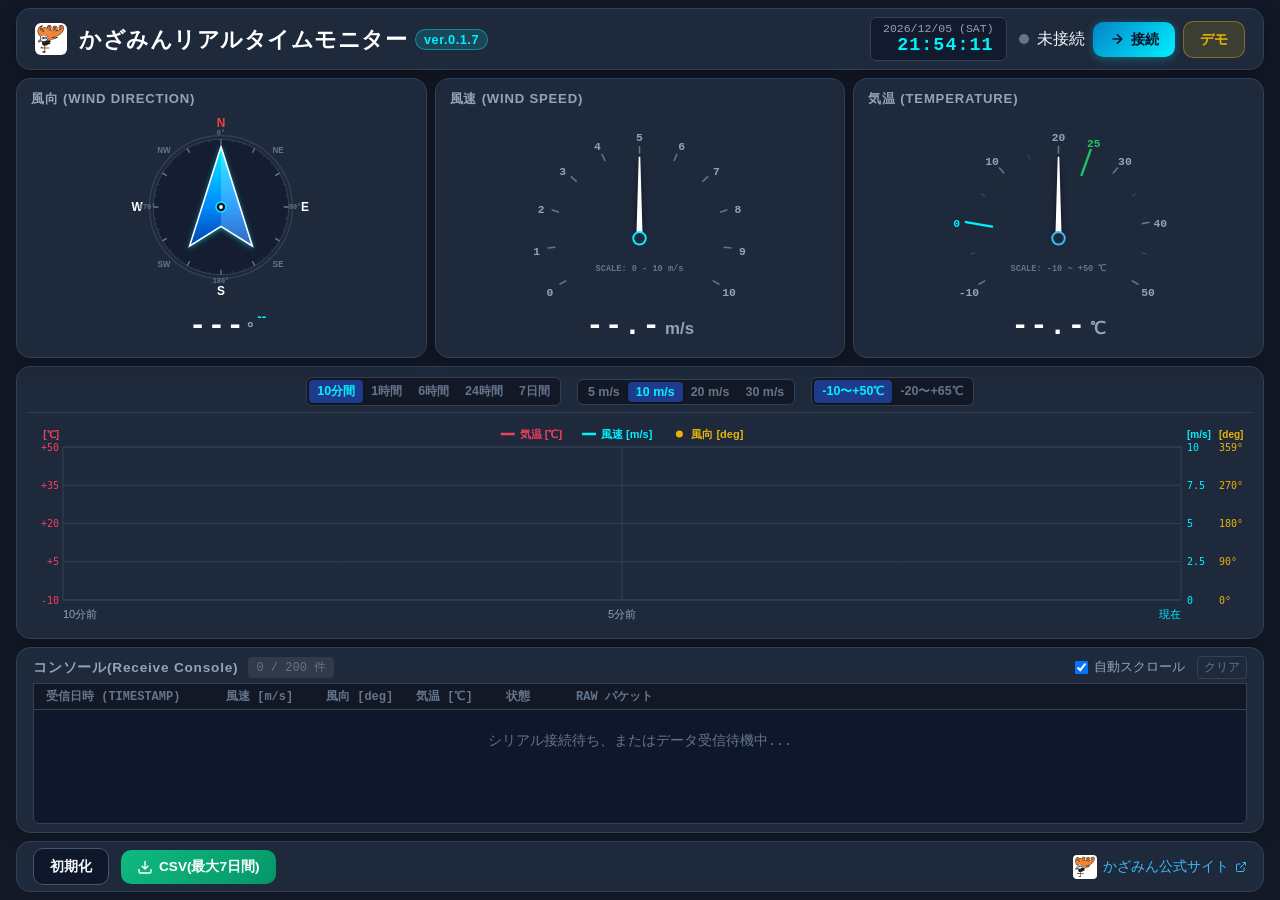
==== commit 53074930: "deploy: 5dc48f25725609a0251bf47fc033db68474d232d" ====
--- a/latest/index.html
+++ b/latest/index.html
@@ -3,13 +3,13 @@
 <head>
   <meta charset="UTF-8">
   <meta name="viewport" content="width=device-width, initial-scale=1.0, maximum-scale=1.0, user-scalable=no">
-  <title>かざみんリアルタイムモニター ver.0.1</title>
+  <title>かざみんリアルタイムモニター ver.0.1.7</title>
   <meta name="description" content="超音波風向風速計 かざみん (KZM100A/KZM100LR) Web Serial API リアルタイム計測モニター">
   <meta name="theme-color" content="#131f3d">
   <!-- PWA Manifest -->
   <link rel="manifest" href="./manifest.json">
   <!-- ファビコン (SVG) -->
-  <link rel="icon" href="data:image/svg+xml,<svg xmlns='http://www.w3.org/2000/svg' viewBox='0 0 100 100'><circle cx='50' cy='50' r='46' fill='%230b1329' stroke='%2300f0ff' stroke-width='6'/><polygon points='50,12 70,75 50,62 30,75' fill='%2300f0ff'/></svg>">
+  <link rel="icon" type="image/svg+xml" href="[data-uri]">
   <style>
 /**
  * main.css
@@ -17,12 +17,12 @@
  */
 
 :root {
-  --bg-primary: #0b1329;
-  --bg-card: #131f3d;
-  --bg-card-hover: #19294f;
-  --bg-input: #1a294c;
-  --border-color: #243660;
-  --border-light: #334d85;
+  --bg-primary: #121826;
+  --bg-card: #1e293b;
+  --bg-card-hover: #27354a;
+  --bg-input: #0f172a;
+  --border-color: #334155;
+  --border-light: #475569;
 
   --text-primary: #f1f5f9;
   --text-secondary: #94a3b8;
@@ -64,11 +64,12 @@
   display: flex;
   flex-direction: column;
   min-height: 100vh;
-  max-width: 1440px;
-  margin: 0 auto;
   width: 100%;
-  padding: 12px 16px;
-  gap: 16px;
+  max-width: 100%;
+  margin: 0;
+  padding: 8px 16px;
+  gap: 8px;
+  box-sizing: border-box;
 }
 
 /* ヘッダーエリア */
@@ -77,18 +78,30 @@
   align-items: center;
   justify-content: space-between;
   flex-wrap: wrap;
-  gap: 12px;
+  gap: 10px;
   background-color: var(--bg-card);
   border: 1px solid var(--border-color);
   border-radius: var(--radius-lg);
-  padding: 12px 20px;
+  padding: 8px 18px;
   box-shadow: 0 4px 16px rgba(0, 0, 0, 0.3);
+  flex-shrink: 0;
 }
 
 .header-brand {
   display: flex;
   align-items: center;
   gap: 12px;
+}
+
+.header-logo {
+  width: 32px;
+  height: 32px;
+  background-color: #ffffff;
+  border-radius: var(--radius-sm);
+  padding: 2px;
+  box-sizing: border-box;
+  display: block;
+  flex-shrink: 0;
 }
 
 .header-title {
@@ -123,7 +136,7 @@
   display: flex;
   flex-direction: column;
   align-items: flex-end;
-  background-color: rgba(11, 19, 41, 0.8);
+  background-color: rgba(15, 23, 42, 0.8);
   padding: 4px 12px;
   border-radius: var(--radius-sm);
   border: 1px solid var(--border-color);
@@ -232,22 +245,19 @@
 .app-main {
   display: flex;
   flex-direction: column;
-  gap: 16px;
+  gap: 8px;
   flex: 1;
+  min-height: 0;
 }
 
 /* 上段: 3連メーターパネル */
 .gauges-section {
   display: grid;
   grid-template-columns: repeat(3, 1fr);
-  gap: 16px;
+  gap: 8px;
   align-items: stretch;
-}
-
-@media (max-width: 900px) {
-  .gauges-section {
-    grid-template-columns: 1fr;
-  }
+  flex: none;
+  min-height: 280px;
 }
 
 #gauge-dir-container,
@@ -256,20 +266,19 @@
   height: 100%;
   display: flex;
   flex-direction: column;
+  min-height: 0;
 }
 
 .gauge-card {
   background-color: var(--bg-card);
   border: 1px solid var(--border-color);
   border-radius: var(--radius-lg);
-  padding: 16px;
+  padding: 10px 14px;
   display: flex;
   flex-direction: column;
   justify-content: space-between;
   box-shadow: 0 4px 16px rgba(0, 0, 0, 0.2);
-  height: 100%;
-  flex: 1;
-  min-height: 360px;
+  height: 280px;
   position: relative;
   overflow: hidden;
 }
@@ -278,12 +287,13 @@
   display: flex;
   justify-content: space-between;
   align-items: center;
-  margin-bottom: 8px;
-  min-height: 24px;
+  margin-bottom: 4px;
+  min-height: 20px;
+  flex-shrink: 0;
 }
 
 .gauge-title {
-  font-size: 0.85rem;
+  font-size: 0.82rem;
   font-weight: 700;
   color: var(--text-secondary);
   letter-spacing: 0.8px;
@@ -310,18 +320,19 @@
   align-items: center;
   justify-content: center;
   position: relative;
-  min-height: 210px;
-  max-height: 220px;
+  min-height: 180px;
+  max-height: 200px;
 }
 
 .gauge-footer {
-  margin-top: 10px;
+  margin-top: 4px;
   text-align: center;
-  min-height: 52px;
+  min-height: 42px;
   display: flex;
   flex-direction: column;
   justify-content: center;
   align-items: center;
+  flex-shrink: 0;
 }
 
 .gauge-value-display {
@@ -332,7 +343,7 @@
 }
 
 .value-number {
-  font-size: 2.2rem;
+  font-size: 1.85rem;
   font-weight: 800;
   font-family: var(--font-mono);
   color: #ffffff;
@@ -345,21 +356,45 @@
 }
 
 .value-unit {
-  font-size: 1.1rem;
+  font-size: 1.05rem;
   font-weight: 600;
   color: var(--text-secondary);
 }
 
 .value-sub {
-  font-size: 0.9rem;
+  font-size: 0.85rem;
   color: var(--accent-cyan);
   margin-left: 8px;
   font-weight: 600;
 }
 
+.dir-value-display {
+  position: relative;
+  display: flex;
+  justify-content: center;
+  align-items: baseline;
+  width: 100%;
+}
+
+.dir-main-val {
+  display: flex;
+  align-items: baseline;
+  justify-content: center;
+  gap: 2px;
+}
+
+.dir-name-label {
+  position: absolute;
+  left: calc(50% + 36px);
+  white-space: nowrap;
+  margin-left: 0;
+}
+
 /* コンパス SVG */
 .compass-svg {
-  max-height: 205px;
+  height: 100%;
+  min-height: 180px;
+  max-height: 200px;
   width: auto;
   max-width: 100%;
 }
@@ -371,7 +406,7 @@
 }
 
 .compass-inner-ring {
-  fill: rgba(11, 19, 41, 0.6);
+  fill: rgba(15, 23, 42, 0.6);
   stroke: var(--border-light);
   stroke-width: 1;
 }
@@ -384,7 +419,8 @@
 }
 
 .compass-label.major-label {
-  font-size: 16px;
+  font-size: 19px;
+  font-weight: 800;
   fill: #ffffff;
 }
 
@@ -393,129 +429,121 @@
 }
 
 .compass-label.minor-label {
+  font-size: 13px;
+  font-weight: 700;
+  fill: var(--text-muted);
+}
+
+.compass-deg-label {
   font-size: 11px;
+  font-weight: 600;
   fill: var(--text-muted);
-}
-
-.compass-deg-label {
-  font-size: 9px;
+  text-anchor: middle;
+  dominant-baseline: central;
+  font-family: var(--font-mono);
+}
+
+/* スピードメーター SVG */
+.speed-svg {
+  height: 100%;
+  min-height: 180px;
+  max-height: 200px;
+  width: auto;
+  max-width: 100%;
+}
+
+.speed-arc-track {
+  fill: none;
+  stroke: #1e293b;
+  stroke-width: 16;
+  stroke-linecap: round;
+}
+
+.speed-arc-fill {
+  fill: none;
+  stroke-width: 16;
+  stroke-linecap: round;
+  transition: stroke-dashoffset 0.4s ease;
+}
+
+.speed-arc-mask {
+  fill: none;
+  stroke: #ffffff;
+  stroke-width: 16;
+  stroke-linecap: round;
+  transition: stroke-dashoffset 0.4s cubic-bezier(0.2, 0.8, 0.2, 1);
+}
+
+.speed-arc-seg {
+  fill: none;
+  stroke-width: 16;
+  stroke-linecap: butt;
+}
+
+.speed-arc-error {
+  fill: none;
+  stroke-width: 16;
+  stroke-linecap: round;
+}
+
+.speed-tick-text {
+  font-size: 14.5px;
+  font-weight: 700;
+  fill: var(--text-secondary);
+  font-family: var(--font-mono);
+}
+
+.speed-scale-indicator {
+  font-size: 11px;
+  font-weight: 600;
   fill: var(--text-muted);
   text-anchor: middle;
   font-family: var(--font-mono);
 }
 
-/* スピードメーター SVG */
-.speed-svg {
-  max-height: 205px;
+/* 温度計 SVG・スタイル */
+.temp-svg {
+  height: 100%;
+  min-height: 180px;
+  max-height: 200px;
   width: auto;
   max-width: 100%;
 }
 
-.speed-arc-track {
+.temp-arc-track {
   fill: none;
   stroke: #1e293b;
-  stroke-width: 18;
+  stroke-width: 16;
   stroke-linecap: round;
 }
 
-.speed-arc-fill {
-  fill: none;
-  stroke-width: 18;
-  stroke-linecap: round;
-  transition: stroke-dashoffset 0.4s ease;
-}
-
-.speed-arc-mask {
+.temp-arc-mask {
   fill: none;
   stroke: #ffffff;
-  stroke-width: 18;
+  stroke-width: 16;
   stroke-linecap: round;
   transition: stroke-dashoffset 0.4s cubic-bezier(0.2, 0.8, 0.2, 1);
 }
 
-.speed-arc-seg {
+.temp-arc-seg {
   fill: none;
-  stroke-width: 18;
+  stroke-width: 16;
   stroke-linecap: butt;
 }
 
-.speed-arc-error {
-  fill: none;
-  stroke-width: 18;
-  stroke-linecap: round;
-}
-
-.speed-tick-text {
-  font-size: 11px;
+.temp-tick-text {
+  font-size: 14.5px;
+  font-weight: 700;
   fill: var(--text-secondary);
   font-family: var(--font-mono);
 }
 
-.speed-scale-indicator {
+.temp-scale-indicator {
   font-size: 11px;
+  font-weight: 600;
   fill: var(--text-muted);
   text-anchor: middle;
   font-family: var(--font-mono);
-}
-
-/* 温度計 レイアウト */
-.temp-body-layout {
-  display: flex;
-  align-items: center;
-  justify-content: center;
-}
-
-.thermometer-container {
-  width: 150px;
-  height: 205px;
-  display: flex;
-  align-items: center;
-  justify-content: center;
-}
-
-.thermometer-svg {
-  max-height: 205px;
-  width: auto;
-}
-
-.temp-axis-text {
-  font-size: 10px;
-  fill: var(--text-muted);
-  font-family: var(--font-mono);
-}
-
-.temp-highlight-text {
-  font-size: 10px;
-  font-weight: 700;
-}
-
-.text-freeze {
-  fill: var(--accent-blue);
-}
-
-.text-room {
-  fill: var(--accent-green);
-}
-
-.temp-footer-layout {
-  display: flex;
-  flex-direction: column;
-  gap: 2px;
-}
-
-.temp-fahrenheit-display {
-  display: flex;
-  align-items: center;
-  justify-content: center;
-  gap: 6px;
-  font-size: 0.85rem;
-  color: var(--text-muted);
-  font-family: var(--font-mono);
-}
-
-.temp-f-value {
-  color: var(--text-secondary);
-  font-weight: 600;
 }
 
 /* 中段: 時間軸グラフパネル */
@@ -523,19 +551,31 @@
   background-color: var(--bg-card);
   border: 1px solid var(--border-color);
   border-radius: var(--radius-lg);
-  padding: 16px;
+  padding: 10px 10px;
   box-shadow: 0 4px 16px rgba(0, 0, 0, 0.2);
+  display: flex;
+  flex-direction: column;
+  flex: 1.35;
+  min-height: 0;
+}
+
+.chart-panel {
+  display: flex;
+  flex-direction: column;
+  flex: 1;
+  min-height: 0;
 }
 
 .chart-controls-bar {
   display: flex;
   align-items: center;
-  justify-content: space-between;
+  justify-content: center;
   flex-wrap: wrap;
-  gap: 12px;
-  margin-bottom: 12px;
-  padding-bottom: 12px;
+  gap: 16px;
+  margin-bottom: 6px;
+  padding-bottom: 6px;
   border-bottom: 1px solid var(--border-color);
+  flex-shrink: 0;
 }
 
 .control-group {
@@ -563,7 +603,7 @@
   background: none;
   border: none;
   color: var(--text-muted);
-  padding: 4px 10px;
+  padding: 3px 8px;
   font-size: 0.78rem;
   font-weight: 600;
   border-radius: 4px;
@@ -583,11 +623,16 @@
 
 .chart-canvas-wrapper {
   width: 100%;
-  height: 420px;
   position: relative;
+  flex: 1;
+  min-height: 160px;
+  height: auto;
 }
 
 #time-series-canvas {
+  position: absolute;
+  top: 0;
+  left: 0;
   width: 100%;
   height: 100%;
   display: block;
@@ -595,28 +640,40 @@
 
 /* 下段: 受信コンソール & CSV出力 */
 .bottom-section {
-  display: grid;
-  grid-template-columns: 1fr;
-  gap: 16px;
+  display: flex;
+  flex-direction: column;
+  flex: 1;
+  min-height: 0;
+}
+
+#console-container {
+  display: flex;
+  flex-direction: column;
+  flex: 1;
+  height: 100%;
+  min-height: 0;
 }
 
 .console-card {
   background-color: var(--bg-card);
   border: 1px solid var(--border-color);
   border-radius: var(--radius-lg);
-  padding: 16px;
+  padding: 8px 16px;
   box-shadow: 0 4px 16px rgba(0, 0, 0, 0.2);
   display: flex;
   flex-direction: column;
+  flex: 1;
+  min-height: 0;
 }
 
 .console-header {
   display: flex;
   justify-content: space-between;
   align-items: center;
-  margin-bottom: 10px;
+  margin-bottom: 4px;
   flex-wrap: wrap;
   gap: 8px;
+  flex-shrink: 0;
 }
 
 .console-title-area {
@@ -660,7 +717,7 @@
   background: none;
   border: 1px solid var(--border-color);
   color: var(--text-muted);
-  padding: 3px 8px;
+  padding: 2px 6px;
   font-size: 0.75rem;
   border-radius: 4px;
   cursor: pointer;
@@ -674,7 +731,7 @@
 .console-table-header {
   display: grid;
   grid-template-columns: 180px 100px 90px 90px 70px 1fr;
-  padding: 6px 12px;
+  padding: 4px 12px;
   background-color: var(--bg-primary);
   border: 1px solid var(--border-color);
   border-bottom: none;
@@ -682,15 +739,18 @@
   font-weight: 700;
   color: var(--text-muted);
   font-family: var(--font-mono);
+  flex-shrink: 0;
 }
 
 .console-body {
-  height: 180px;
+  flex: 1;
+  min-height: 65px;
+  height: auto;
   overflow-y: auto;
-  background-color: #070d1d;
+  background-color: #0f172a;
   border: 1px solid var(--border-color);
   border-radius: 0 0 var(--radius-sm) var(--radius-sm);
-  padding: 4px 0;
+  padding: 2px 0;
   font-family: var(--font-mono);
   font-size: 0.82rem;
 }
@@ -748,18 +808,19 @@
   align-items: center;
   justify-content: space-between;
   flex-wrap: wrap;
-  gap: 12px;
-  padding: 12px 20px;
+  gap: 8px;
+  padding: 6px 16px;
   background-color: var(--bg-card);
   border: 1px solid var(--border-color);
   border-radius: var(--radius-lg);
-  margin-top: auto;
+  margin-top: 0;
+  flex-shrink: 0;
 }
 
 .footer-left {
   display: flex;
   align-items: center;
-  gap: 16px;
+  gap: 12px;
 }
 
 .footer-link {
@@ -778,15 +839,21 @@
 }
 
 .footer-logo {
+  width: 24px;
   height: 24px;
+  background-color: #ffffff;
+  border-radius: 4px;
+  padding: 1.5px;
+  box-sizing: border-box;
   display: inline-block;
   vertical-align: middle;
+  flex-shrink: 0;
 }
 
 .footer-right {
   display: flex;
   align-items: center;
-  gap: 12px;
+  gap: 16px;
 }
 
 .btn-csv {
@@ -800,6 +867,76 @@
   filter: brightness(1.1);
 }
 
+/* 16:9 大画面およびデスクトップ表示（全画面表示最適化） */
+@media (min-width: 901px) and (min-height: 800px) {
+  body {
+    height: 100vh;
+    overflow: hidden;
+  }
+  .app-container {
+    height: 100vh;
+    max-height: 100vh;
+    overflow: hidden;
+  }
+}
+
+/* タブレット・中画面対応 */
+@media (max-width: 900px) {
+  body {
+    overflow-y: auto;
+  }
+  .app-container {
+    height: auto;
+    min-height: 100vh;
+    padding: 10px 12px;
+    gap: 12px;
+  }
+  .gauge-card {
+    height: 280px;
+    min-height: 280px;
+    padding: 10px 10px;
+  }
+  .gauge-title {
+    font-size: 0.78rem;
+    letter-spacing: 0.5px;
+  }
+  .gauge-body {
+    min-height: 180px;
+    max-height: 200px;
+  }
+  .compass-svg, .speed-svg, .temp-svg {
+    max-height: 200px;
+  }
+  .chart-section {
+    flex: none;
+    height: auto;
+  }
+  .chart-canvas-wrapper {
+    height: 360px;
+    min-height: 360px;
+  }
+  #time-series-canvas {
+    position: relative;
+    height: 360px;
+  }
+  .bottom-section {
+    flex: none;
+    height: auto;
+  }
+  .console-body {
+    height: 180px;
+    flex: none;
+  }
+}
+
+/* 横方向に余裕が無い場合（スマートフォン縦画面・狭画面）: 3連メーターを縦並びに配置 */
+@media (max-width: 600px) and (orientation: portrait), (max-width: 520px) {
+  .gauges-section {
+    grid-template-columns: 1fr;
+    flex: none;
+  }
+}
+
 /* スマホ対応 */
 @media (max-width: 680px) {
   .app-header {
@@ -811,7 +948,11 @@
     justify-content: space-between;
   }
   .chart-canvas-wrapper {
-    height: 360px;
+    height: 320px;
+    min-height: 320px;
+  }
+  #time-series-canvas {
+    height: 320px;
   }
   .console-table-header, .console-row {
     grid-template-columns: 120px 70px 60px 60px 50px 1fr;
@@ -823,6 +964,46 @@
   }
 }
 
+/* 画面高さが小さい場合のスクロール許可 */
+@media (max-height: 799px) and (min-width: 901px) {
+  body {
+    overflow-y: auto;
+  }
+  .app-container {
+    height: auto;
+    min-height: 100vh;
+  }
+  .gauge-card {
+    height: 280px;
+    min-height: 280px;
+  }
+  .chart-section {
+    flex: none;
+    height: auto;
+  }
+  .chart-canvas-wrapper {
+    min-height: 240px;
+    height: 240px;
+  }
+  #time-series-canvas {
+    position: relative;
+    height: 240px;
+  }
+  .bottom-section {
+    flex: none;
+    height: auto;
+  }
+  .console-card {
+    flex: none;
+    height: auto;
+  }
+  .console-body {
+    height: 120px;
+    min-height: 120px;
+    max-height: 120px;
+    flex: none;
+  }
+}
   </style>
   <script>
     window.onerror = function(msg, url, lineNo, columnNo, error) {
@@ -835,18 +1016,21 @@
   </script>
 </head>
 <body>
+  <!-- かざみん アイコンシンボル定義 (スタンドアロン単一ファイル配信用) -->
+  <svg style="display: none;" xmlns="http://www.w3.org/2000/svg">
+    <symbol id="kazamin-icon" viewBox="0 0 562 562">
+      <path d="M0 0 C8.23898198 6.1102498 13.15113702 15.25733408 15.375 25.1875 C18.17293761 43.38851682 11.66185852 61.69225311 1.61328125 76.73046875 C1.08089844 77.47941406 0.54851562 78.22835937 0 79 C-0.52207031 79.75925781 -1.04414063 80.51851563 -1.58203125 81.30078125 C-2.04996094 81.86152344 -2.51789063 82.42226562 -3 83 C-3.66 83 -4.32 83 -5 83 C-5.99 84.98 -5.99 84.98 -7 87 C-3.12420376 87.90892567 0.47618839 88.12881615 4.453125 88.1328125 C6.33028198 88.13583374 6.33028198 88.13583374 8.24536133 88.13891602 C9.58024269 88.13482954 10.91512244 88.13018074 12.25 88.125 C12.92340424 88.12378143 13.59680847 88.12256287 14.2906189 88.12130737 C27.59476472 88.09295808 40.78878965 87.68142677 54 86 C54.22101175 83.85381922 54.22101175 83.85381922 52.42578125 82.22265625 C51.72839844 81.50980469 51.03101563 80.79695313 50.3125 80.0625 C44.73725627 73.93368597 40.54867515 66.41301899 40 58 C39.94972656 57.360625 39.89945312 56.72125 39.84765625 56.0625 C39.29661774 43.71923746 43.81383316 31.71010236 51.6875 22.3125 C61.14539004 12.28784502 72.47433587 6.77731902 86.2265625 5.76171875 C99.30136912 5.476177 109.63999243 8.958204 120 17 C131.46750941 27.31672062 136.68075178 40.82993521 138.3125 55.8828125 C139.05251987 72.48700842 133.2145541 88.86818235 125 103 C145.21273815 98.82563016 164.60836976 92.39572414 183 83 C179.82460444 79.57421051 179.82460444 79.57421051 176 77 C176 76.34 176 75.68 176 75 C175.4121875 74.76023437 174.824375 74.52046875 174.21875 74.2734375 C168.35827926 70.90985746 164.92804126 63.54076481 162.5625 57.4375 C159.49637875 47.13745633 159.43565639 35.40799173 163.74609375 25.48046875 C164.15988281 24.66191406 164.57367188 23.84335937 165 23 C165.42410156 22.15050781 165.84820312 21.30101563 166.28515625 20.42578125 C173.77134967 6.80883333 186.00811988 -1.44173022 200.4375 -6.5 C213.4456579 -10.0649641 225.92722852 -8.32079729 238.0625 -2.875 C251.86591648 4.48682212 259.04949265 16.25483319 264.0546875 30.640625 C271.90907654 58.55291662 260.91181209 90.08070688 248.16894531 114.81933594 C242.54363884 125.31332871 235.40022624 134.7081788 228 144 C227.28457031 144.94746094 226.56914062 145.89492187 225.83203125 146.87109375 C225.22746094 147.57363281 224.62289063 148.27617187 224 149 C223.34 149 222.68 149 222 149 C221.74734375 149.57621094 221.4946875 150.15242187 221.234375 150.74609375 C216.48629574 159.41584606 206.65745489 165.65891115 198.90332031 171.54980469 C196.99621206 173.00288614 195.10316818 174.47292961 193.2109375 175.9453125 C183.94035355 183.09787594 174.30503556 189.49454169 164.31103516 195.59033203 C162.82825182 196.49478914 161.34847027 197.40419666 159.87255859 198.31982422 C128.10528785 218.01628934 92.55238331 230.61115584 57.13745117 241.99121094 C55.08816705 242.65012013 53.04214447 243.31928518 51 244 C66.81666216 246.26474146 82.42447075 245.36376336 98 242 C98.66273926 241.86078125 99.32547852 241.7215625 100.00830078 241.578125 C112.93574511 238.80176112 125.84672913 234.69239506 137.91015625 229.26953125 C141.24187645 227.90061966 142.64815784 227.81699688 146 229 C147 230 147 230 147.55078125 232.67578125 C146.93097948 236.41657068 146.55183462 236.78163559 143.73046875 239.04296875 C142.23270952 240.11468065 140.71686133 241.16138938 139.1875 242.1875 C138.37434326 242.74993408 137.56118652 243.31236816 136.72338867 243.8918457 C85.24555433 278.96633903 22.9675512 290.67405003 -38.30175781 281.43652344 C-44.24403011 280.47517862 -50.136002 279.36439557 -56 278 C-56.2578125 278.89332031 -56.515625 279.78664063 -56.78125 280.70703125 C-57.99164501 283.97742546 -59.29939669 286.01600488 -61.5 288.6875 C-63.45970464 291.09145971 -65.27642504 293.41463756 -67 296 C-67.66 296 -68.32 296 -69 296 C-69.268125 296.639375 -69.53625 297.27875 -69.8125 297.9375 C-71 300 -71 300 -74 301 C-74 301.66 -74 302.32 -74 303 C-74.66 303.33 -75.32 303.66 -76 304 C-66.76725725 304.58027014 -58.9035965 303.99434603 -50 301.5 C-33.91275291 297.08702413 -20.09514142 298.0970253 -5.0625 305.9375 C4.78739909 311.64612765 4.78739909 311.64612765 7.0625 316.0625 C6.97165795 318.8786037 5.88810175 319.94281451 4 322 C1.4765625 323.0546875 1.4765625 323.0546875 -1.375 323.875 C-6.75412743 325.70830895 -9.08089266 327.10343285 -12 332 C-14.96395159 338.75780962 -13.41739754 343.20722348 -11.04296875 350.046875 C-10.69878906 351.02140625 -10.35460937 351.9959375 -10 353 C-8.64083042 357.45642874 -8.84583593 361.49633882 -10 366 C-15.73231253 373.81678981 -25.8701315 376.42540059 -34.9453125 378.45703125 C-39.79805374 379.3138684 -43.77048586 378.32110703 -48.3515625 376.6015625 C-51.9962947 375.77370297 -53.70471357 376.24605722 -57 378 C-58.58199929 380.43429411 -59.73413036 382.50618559 -60.875 385.125 C-61.18179688 385.78371094 -61.48859375 386.44242187 -61.8046875 387.12109375 C-62.55498855 388.73893038 -63.28006225 390.3684251 -64 392 C-64.66 392 -65.32 392 -66 392 C-66.33 392.99 -66.66 393.98 -67 395 C-69.546875 396.5703125 -69.546875 396.5703125 -72.75 398.125 C-73.79671875 398.64320313 -74.8434375 399.16140625 -75.921875 399.6953125 C-81.58609688 402.09613751 -86.7530628 402.15502198 -92.8125 402.125 C-93.58142578 402.12886719 -94.35035156 402.13273437 -95.14257812 402.13671875 C-100.17944806 402.1282177 -105.01409716 401.71633268 -110 401 C-111.24551699 405.81398781 -111.12689044 410.52346887 -111.09765625 415.45703125 C-111.0962413 416.35999435 -111.09482635 417.26295746 -111.09336853 418.19328308 C-111.08778823 421.06638963 -111.07523934 423.93941716 -111.0625 426.8125 C-111.05748245 428.76497283 -111.05291999 430.71744689 -111.04882812 432.66992188 C-111.03782525 437.44664485 -111.02057418 442.22330904 -111 447 C-110.00663635 446.99111755 -109.01327271 446.98223511 -107.98980713 446.9730835 C-98.63164962 446.89202258 -89.27356327 446.83204664 -79.91513443 446.79275131 C-75.10375596 446.77187 -70.29266075 446.74354246 -65.48144531 446.69824219 C-60.83895837 446.65480378 -56.19674399 446.63086699 -51.55406952 446.62049103 C-49.78220071 446.61309604 -48.01034693 446.59865537 -46.23859406 446.57707977 C-43.75801779 446.54807185 -41.27856996 446.54404281 -38.79785156 446.54589844 C-38.06417358 446.53151733 -37.33049561 446.51713623 -36.57458496 446.50231934 C-33.13007132 446.53022876 -31.30072081 446.77578163 -28.50482178 448.8604126 C-27 451 -27 451 -27.125 453.6875 C-28 456 -28 456 -30 457 C-32.5622268 457.12226853 -35.09908818 457.18565577 -37.66259766 457.20532227 C-38.45292892 457.21522186 -39.24326019 457.22512146 -40.05754089 457.23532104 C-42.6763507 457.26697122 -45.29517866 457.29170733 -47.9140625 457.31640625 C-49.72724892 457.33697274 -51.54043052 457.35796913 -53.35360718 457.37937927 C-58.13098242 457.43463142 -62.90840115 457.48402682 -67.68585205 457.53222656 C-73.41527068 457.59123999 -79.14460964 457.65748523 -84.8739624 457.72252655 C-93.58259304 457.82057561 -102.29127425 457.90940458 -111 458 C-111 480.11 -111 502.22 -111 525 C-108.69 526.32 -106.38 527.64 -104 529 C-102.56695936 531.86608129 -102.69355845 533.81300783 -103 537 C-105.72096784 541.94243434 -108.60491276 544.41190252 -113.4375 547.25 C-115.10619141 548.24773437 -115.10619141 548.24773437 -116.80859375 549.265625 C-122.82911009 552.53748455 -127.28282673 553.38825298 -134.0625 553.4375 C-134.86494141 553.47037109 -135.66738281 553.50324219 -136.49414062 553.53710938 C-138.7728719 553.55791107 -140.77620985 553.50171217 -143 553 C-145.55859375 550.59765625 -145.55859375 550.59765625 -147 548 C-147 547.34 -147 546.68 -147 546 C-147.680625 546.226875 -148.36125 546.45375 -149.0625 546.6875 C-152.98783202 547.10508851 -155.85524116 546.31013091 -159 544 C-161.62385212 540.51687468 -162.84745919 537.11136879 -163.4375 532.8125 C-162.91265031 529.4384663 -162.11920656 527.68432831 -160 525 C-155.70165055 521.73172838 -151.58321517 519.97687165 -146.375 518.75 C-145.67785889 518.58161621 -144.98071777 518.41323242 -144.26245117 518.23974609 C-136.08563809 516.3927351 -128.87750634 515.84899747 -121 519 C-121 498.54 -121 478.08 -121 457 C-126.59582031 457.05800781 -132.19164062 457.11601562 -137.95703125 457.17578125 C-141.49807578 457.20132331 -145.03900705 457.22539231 -148.58007812 457.24414062 C-154.20312021 457.27405283 -159.82575599 457.30947117 -165.44848633 457.37719727 C-169.98076012 457.4314483 -174.51259836 457.46140586 -179.04517174 457.47438622 C-180.77602689 457.48363861 -182.50685769 457.50170637 -184.23752785 457.52865028 C-186.65863531 457.56485067 -189.07793387 457.56994941 -191.49926758 457.56762695 C-192.21783936 457.58560333 -192.93641113 457.60357971 -193.67675781 457.62210083 C-195.67805481 457.60127258 -195.67805481 457.60127258 -199 457 C-200.96879578 454.46452332 -200.96879578 454.46452332 -202 452 C-200.01966068 448.46624164 -197.9154667 445.65926699 -195.05859375 442.79296875 C-194.31029297 442.04208984 -193.56199219 441.29121094 -192.79101562 440.51757812 C-192.01435547 439.74865234 -191.23769531 438.97972656 -190.4375 438.1875 C-189.26670898 437.00510742 -189.26670898 437.00510742 -188.07226562 435.79882812 C-186.95174805 434.68217773 -186.95174805 434.68217773 -185.80859375 433.54296875 C-185.12595459 432.86258545 -184.44331543 432.18220215 -183.73999023 431.48120117 C-182 430 -182 430 -180 430 C-179.67 429.01 -179.34 428.02 -179 427 C-176.6875 426.375 -176.6875 426.375 -174 426 C-171 428 -171 428 -170.48828125 429.8125 C-170.43027344 430.534375 -170.37226563 431.25625 -170.3125 432 C-170.24675781 432.70125 -170.18101562 433.4025 -170.11328125 434.125 C-169.94430483 438.41350505 -170 442.70816722 -170 447 C-154.16 447 -138.32 447 -122 447 C-121.67 432.48 -121.34 417.96 -121 403 C-125.95 403.66 -130.9 404.32 -136 405 C-144.51288591 405 -148.9943489 403.92630421 -155.5625 398.5625 C-166.93167243 387.76178619 -170.53455496 373.36047139 -171.875 358.25 C-172.3922153 346.07739814 -171.19583838 333.75852772 -168 322 C-173.93715246 320.23873946 -177.49508858 322.13283635 -182.8125 324.625 C-199.00453027 331.81203845 -220.02753736 339.96926017 -237.8125 334.8125 C-243.22645129 332.75959078 -245.9927996 329.74581403 -248.875 324.75 C-250.27941612 320.06861292 -250.41756367 316.68107564 -249 312 C-246.52085462 307.12536139 -244.18339863 303.14756863 -239 301 C-239 300.34 -239 299.68 -239 299 C-229.86508609 292.2322203 -219.3120744 287.64352093 -209 283 C-209.2165625 282.01902344 -209.433125 281.03804688 -209.65625 280.02734375 C-213.44813028 262.01084907 -212.38424569 247.06477977 -205.2421875 230.125 C-203.87687098 227.25071385 -203.87687098 227.25071385 -204 225 C-205.68006144 223.49457477 -205.68006144 223.49457477 -207.875 221.9375 C-213.19566338 217.92174615 -218.12414999 213.54140543 -223 209 C-223.88558594 208.18789063 -223.88558594 208.18789063 -224.7890625 207.359375 C-226 206 -226 206 -226 204 C-226.66 204 -227.32 204 -228 204 C-249.99591449 177.89373785 -261.93610793 142.54801878 -261.25 108.45703125 C-259.18226616 79.86414927 -249.0588026 52.0228116 -229 31 C-226.73046875 29.69140625 -226.73046875 29.69140625 -225 29 C-225 28.34 -225 27.68 -225 27 C-218.04316596 20.92946419 -210.29590004 16.01905892 -202 12 C-200.60007812 11.32130859 -200.60007812 11.32130859 -199.171875 10.62890625 C-187.75976307 5.48735315 -171.15716466 0.56966246 -158.703125 3.875 C-156 5 -156 5 -154.8125 6.8125 C-155.04927912 9.57492309 -156.11759817 10.73888482 -158.13671875 12.5703125 C-163.36885336 16.58490635 -169.04732733 20.15672341 -175 23 C-175 23.66 -175 24.32 -175 25 C-175.66 25 -176.32 25 -177 25 C-177 25.66 -177 26.32 -177 27 C-178.875 29.125 -178.875 29.125 -181 31 C-181.66 31 -182.32 31 -183 31 C-183.26425781 31.57234375 -183.52851563 32.1446875 -183.80078125 32.734375 C-185.06551927 35.12378234 -186.54701292 37.10272629 -188.1875 39.25 C-192.97329585 45.94609251 -195.90651574 53.42143369 -199 61 C-198.30777344 60.56429687 -197.61554688 60.12859375 -196.90234375 59.6796875 C-184.43443928 52.09052826 -171.29144167 47.02844866 -157 44 C-156.29858887 43.84901855 -155.59717773 43.69803711 -154.87451172 43.54248047 C-130.68272958 38.61482017 -103.13344694 38.97547705 -79 44 C-78.30293945 44.14405273 -77.60587891 44.28810547 -76.88769531 44.43652344 C-73.23621715 45.20885047 -69.61065872 46.05546776 -66 47 C-66.144375 46.3709375 -66.28875 45.741875 -66.4375 45.09375 C-69.0217716 33.17738653 -68.4097446 22.50822781 -62.25 11.6875 C-55.55488977 1.42276097 -47.16654871 -4.0818468 -35.45703125 -7.421875 C-22.35554293 -10.50457813 -11.17040858 -6.95567982 0 0 Z M-181 443 C-181.99 443.99 -182.98 444.98 -184 446 C-183.67 446.66 -183.34 447.32 -183 448 C-182.01 447.67 -181.02 447.34 -180 447 C-180.33 445.68 -180.66 444.36 -181 443 Z " transform="translate(274,9)" style="fill: #F38538;"/><path d="M0 0 C8.23898198 6.1102498 13.15113702 15.25733408 15.375 25.1875 C18.17293761 43.38851682 11.66185852 61.69225311 1.61328125 76.73046875 C1.08089844 77.47941406 0.54851562 78.22835937 0 79 C-0.52207031 79.75925781 -1.04414063 80.51851563 -1.58203125 81.30078125 C-2.04996094 81.86152344 -2.51789063 82.42226562 -3 83 C-3.66 83 -4.32 83 -5 83 C-5.99 84.98 -5.99 84.98 -7 87 C-3.12420376 87.90892567 0.47618839 88.12881615 4.453125 88.1328125 C6.33028198 88.13583374 6.33028198 88.13583374 8.24536133 88.13891602 C9.58024269 88.13482954 10.91512244 88.13018074 12.25 88.125 C12.92340424 88.12378143 13.59680847 88.12256287 14.2906189 88.12130737 C27.59476472 88.09295808 40.78878965 87.68142677 54 86 C54.22101175 83.85381922 54.22101175 83.85381922 52.42578125 82.22265625 C51.72839844 81.50980469 51.03101563 80.79695313 50.3125 80.0625 C44.73725627 73.93368597 40.54867515 66.41301899 40 58 C39.94972656 57.360625 39.89945312 56.72125 39.84765625 56.0625 C39.29661774 43.71923746 43.81383316 31.71010236 51.6875 22.3125 C61.14539004 12.28784502 72.47433587 6.77731902 86.2265625 5.76171875 C99.30136912 5.476177 109.63999243 8.958204 120 17 C131.46750941 27.31672062 136.68075178 40.82993521 138.3125 55.8828125 C139.05251987 72.48700842 133.2145541 88.86818235 125 103 C145.21273815 98.82563016 164.60836976 92.39572414 183 83 C179.82460444 79.57421051 179.82460444 79.57421051 176 77 C176 76.34 176 75.68 176 75 C175.4121875 74.76023437 174.824375 74.52046875 174.21875 74.2734375 C168.35827926 70.90985746 164.92804126 63.54076481 162.5625 57.4375 C159.49637875 47.13745633 159.43565639 35.40799173 163.74609375 25.48046875 C164.15988281 24.66191406 164.57367188 23.84335937 165 23 C165.42410156 22.15050781 165.84820312 21.30101563 166.28515625 20.42578125 C173.77134967 6.80883333 186.00811988 -1.44173022 200.4375 -6.5 C213.4456579 -10.0649641 225.92722852 -8.32079729 238.0625 -2.875 C251.86591648 4.48682212 259.04949265 16.25483319 264.0546875 30.640625 C271.90907654 58.55291662 260.91181209 90.08070688 248.16894531 114.81933594 C242.54363884 125.31332871 235.40022624 134.7081788 228 144 C227.28457031 144.94746094 226.56914062 145.89492187 225.83203125 146.87109375 C225.22746094 147.57363281 224.62289063 148.27617187 224 149 C223.34 149 222.68 149 222 149 C221.74734375 149.57621094 221.4946875 150.15242187 221.234375 150.74609375 C216.48629574 159.41584606 206.65745489 165.65891115 198.90332031 171.54980469 C196.99621206 173.00288614 195.10316818 174.47292961 193.2109375 175.9453125 C183.94035355 183.09787594 174.30503556 189.49454169 164.31103516 195.59033203 C162.82825182 196.49478914 161.34847027 197.40419666 159.87255859 198.31982422 C128.10528785 218.01628934 92.55238331 230.61115584 57.13745117 241.99121094 C55.08816705 242.65012013 53.04214447 243.31928518 51 244 C66.81666216 246.26474146 82.42447075 245.36376336 98 242 C98.66273926 241.86078125 99.32547852 241.7215625 100.00830078 241.578125 C112.93574511 238.80176112 125.84672913 234.69239506 137.91015625 229.26953125 C141.24187645 227.90061966 142.64815784 227.81699688 146 229 C147 230 147 230 147.55078125 232.67578125 C146.93097948 236.41657068 146.55183462 236.78163559 143.73046875 239.04296875 C142.23270952 240.11468065 140.71686133 241.16138938 139.1875 242.1875 C138.37434326 242.74993408 137.56118652 243.31236816 136.72338867 243.8918457 C85.24555433 278.96633903 22.9675512 290.67405003 -38.30175781 281.43652344 C-44.24403011 280.47517862 -50.136002 279.36439557 -56 278 C-56.2578125 278.89332031 -56.515625 279.78664063 -56.78125 280.70703125 C-57.99164501 283.97742546 -59.29939669 286.01600488 -61.5 288.6875 C-63.45970464 291.09145971 -65.27642504 293.41463756 -67 296 C-67.66 296 -68.32 296 -69 296 C-69.268125 296.639375 -69.53625 297.27875 -69.8125 297.9375 C-71 300 -71 300 -74 301 C-74 301.66 -74 302.32 -74 303 C-74.66 303.33 -75.32 303.66 -76 304 C-66.76725725 304.58027014 -58.9035965 303.99434603 -50 301.5 C-33.91275291 297.08702413 -20.09514142 298.0970253 -5.0625 305.9375 C4.78739909 311.64612765 4.78739909 311.64612765 7.0625 316.0625 C6.97165795 318.8786037 5.88810175 319.94281451 4 322 C1.4765625 323.0546875 1.4765625 323.0546875 -1.375 323.875 C-6.75412743 325.70830895 -9.08089266 327.10343285 -12 332 C-14.96395159 338.75780962 -13.41739754 343.20722348 -11.04296875 350.046875 C-10.69878906 351.02140625 -10.35460937 351.9959375 -10 353 C-8.64083042 357.45642874 -8.84583593 361.49633882 -10 366 C-15.73231253 373.81678981 -25.8701315 376.42540059 -34.9453125 378.45703125 C-39.79805374 379.3138684 -43.77048586 378.32110703 -48.3515625 376.6015625 C-51.9962947 375.77370297 -53.70471357 376.24605722 -57 378 C-58.58199929 380.43429411 -59.73413036 382.50618559 -60.875 385.125 C-61.18179688 385.78371094 -61.48859375 386.44242187 -61.8046875 387.12109375 C-62.55498855 388.73893038 -63.28006225 390.3684251 -64 392 C-64.66 392 -65.32 392 -66 392 C-66.33 392.99 -66.66 393.98 -67 395 C-69.546875 396.5703125 -69.546875 396.5703125 -72.75 398.125 C-73.79671875 398.64320313 -74.8434375 399.16140625 -75.921875 399.6953125 C-81.58609688 402.09613751 -86.7530628 402.15502198 -92.8125 402.125 C-93.58142578 402.12886719 -94.35035156 402.13273437 -95.14257812 402.13671875 C-100.17944806 402.1282177 -105.01409716 401.71633268 -110 401 C-111.24551699 405.81398781 -111.12689044 410.52346887 -111.09765625 415.45703125 C-111.0962413 416.35999435 -111.09482635 417.26295746 -111.09336853 418.19328308 C-111.08778823 421.06638963 -111.07523934 423.93941716 -111.0625 426.8125 C-111.05748245 428.76497283 -111.05291999 430.71744689 -111.04882812 432.66992188 C-111.03782525 437.44664485 -111.02057418 442.22330904 -111 447 C-110.00663635 446.99111755 -109.01327271 446.98223511 -107.98980713 446.9730835 C-98.63164962 446.89202258 -89.27356327 446.83204664 -79.91513443 446.79275131 C-75.10375596 446.77187 -70.29266075 446.74354246 -65.48144531 446.69824219 C-60.83895837 446.65480378 -56.19674399 446.63086699 -51.55406952 446.62049103 C-49.78220071 446.61309604 -48.01034693 446.59865537 -46.23859406 446.57707977 C-43.75801779 446.54807185 -41.27856996 446.54404281 -38.79785156 446.54589844 C-38.06417358 446.53151733 -37.33049561 446.51713623 -36.57458496 446.50231934 C-33.13007132 446.53022876 -31.30072081 446.77578163 -28.50482178 448.8604126 C-27 451 -27 451 -27.125 453.6875 C-28 456 -28 456 -30 457 C-32.5622268 457.12226853 -35.09908818 457.18565577 -37.66259766 457.20532227 C-38.45292892 457.21522186 -39.24326019 457.22512146 -40.05754089 457.23532104 C-42.6763507 457.26697122 -45.29517866 457.29170733 -47.9140625 457.31640625 C-49.72724892 457.33697274 -51.54043052 457.35796913 -53.35360718 457.37937927 C-58.13098242 457.43463142 -62.90840115 457.48402682 -67.68585205 457.53222656 C-73.41527068 457.59123999 -79.14460964 457.65748523 -84.8739624 457.72252655 C-93.58259304 457.82057561 -102.29127425 457.90940458 -111 458 C-111 480.11 -111 502.22 -111 525 C-108.69 526.32 -106.38 527.64 -104 529 C-102.56695936 531.86608129 -102.69355845 533.81300783 -103 537 C-105.72096784 541.94243434 -108.60491276 544.41190252 -113.4375 547.25 C-115.10619141 548.24773437 -115.10619141 548.24773437 -116.80859375 549.265625 C-122.82911009 552.53748455 -127.28282673 553.38825298 -134.0625 553.4375 C-134.86494141 553.47037109 -135.66738281 553.50324219 -136.49414062 553.53710938 C-138.7728719 553.55791107 -140.77620985 553.50171217 -143 553 C-145.55859375 550.59765625 -145.55859375 550.59765625 -147 548 C-147 547.34 -147 546.68 -147 546 C-147.680625 546.226875 -148.36125 546.45375 -149.0625 546.6875 C-152.98783202 547.10508851 -155.85524116 546.31013091 -159 544 C-161.62385212 540.51687468 -162.84745919 537.11136879 -163.4375 532.8125 C-162.91265031 529.4384663 -162.11920656 527.68432831 -160 525 C-155.70165055 521.73172838 -151.58321517 519.97687165 -146.375 518.75 C-145.67785889 518.58161621 -144.98071777 518.41323242 -144.26245117 518.23974609 C-136.08563809 516.3927351 -128.87750634 515.84899747 -121 519 C-121 498.54 -121 478.08 -121 457 C-126.59582031 457.05800781 -132.19164062 457.11601562 -137.95703125 457.17578125 C-141.49807578 457.20132331 -145.03900705 457.22539231 -148.58007812 457.24414062 C-154.20312021 457.27405283 -159.82575599 457.30947117 -165.44848633 457.37719727 C-169.98076012 457.4314483 -174.51259836 457.46140586 -179.04517174 457.47438622 C-180.77602689 457.48363861 -182.50685769 457.50170637 -184.23752785 457.52865028 C-186.65863531 457.56485067 -189.07793387 457.56994941 -191.49926758 457.56762695 C-192.21783936 457.58560333 -192.93641113 457.60357971 -193.67675781 457.62210083 C-195.67805481 457.60127258 -195.67805481 457.60127258 -199 457 C-200.96879578 454.46452332 -200.96879578 454.46452332 -202 452 C-200.01966068 448.46624164 -197.9154667 445.65926699 -195.05859375 442.79296875 C-194.31029297 442.04208984 -193.56199219 441.29121094 -192.79101562 440.51757812 C-192.01435547 439.74865234 -191.23769531 438.97972656 -190.4375 438.1875 C-189.26670898 437.00510742 -189.26670898 437.00510742 -188.07226562 435.79882812 C-186.95174805 434.68217773 -186.95174805 434.68217773 -185.80859375 433.54296875 C-185.12595459 432.86258545 -184.44331543 432.18220215 -183.73999023 431.48120117 C-182 430 -182 430 -180 430 C-179.67 429.01 -179.34 428.02 -179 427 C-176.6875 426.375 -176.6875 426.375 -174 426 C-171 428 -171 428 -170.48828125 429.8125 C-170.43027344 430.534375 -170.37226563 431.25625 -170.3125 432 C-170.24675781 432.70125 -170.18101562 433.4025 -170.11328125 434.125 C-169.94430483 438.41350505 -170 442.70816722 -170 447 C-154.16 447 -138.32 447 -122 447 C-121.67 432.48 -121.34 417.96 -121 403 C-125.95 403.66 -130.9 404.32 -136 405 C-144.51288591 405 -148.9943489 403.92630421 -155.5625 398.5625 C-166.93167243 387.76178619 -170.53455496 373.36047139 -171.875 358.25 C-172.3922153 346.07739814 -171.19583838 333.75852772 -168 322 C-173.93715246 320.23873946 -177.49508858 322.13283635 -182.8125 324.625 C-199.00453027 331.81203845 -220.02753736 339.96926017 -237.8125 334.8125 C-243.22645129 332.75959078 -245.9927996 329.74581403 -248.875 324.75 C-250.27941612 320.06861292 -250.41756367 316.68107564 -249 312 C-246.52085462 307.12536139 -244.18339863 303.14756863 -239 301 C-239 300.34 -239 299.68 -239 299 C-229.86508609 292.2322203 -219.3120744 287.64352093 -209 283 C-209.2165625 282.01902344 -209.433125 281.03804688 -209.65625 280.02734375 C-213.44813028 262.01084907 -212.38424569 247.06477977 -205.2421875 230.125 C-203.87687098 227.25071385 -203.87687098 227.25071385 -204 225 C-205.68006144 223.49457477 -205.68006144 223.49457477 -207.875 221.9375 C-213.19566338 217.92174615 -218.12414999 213.54140543 -223 209 C-223.88558594 208.18789063 -223.88558594 208.18789063 -224.7890625 207.359375 C-226 206 -226 206 -226 204 C-226.66 204 -227.32 204 -228 204 C-249.99591449 177.89373785 -261.93610793 142.54801878 -261.25 108.45703125 C-259.18226616 79.86414927 -249.0588026 52.0228116 -229 31 C-226.73046875 29.69140625 -226.73046875 29.69140625 -225 29 C-225 28.34 -225 27.68 -225 27 C-218.04316596 20.92946419 -210.29590004 16.01905892 -202 12 C-200.60007812 11.32130859 -200.60007812 11.32130859 -199.171875 10.62890625 C-187.75976307 5.48735315 -171.15716466 0.56966246 -158.703125 3.875 C-156 5 -156 5 -154.8125 6.8125 C-155.04927912 9.57492309 -156.11759817 10.73888482 -158.13671875 12.5703125 C-163.36885336 16.58490635 -169.04732733 20.15672341 -175 23 C-175 23.66 -175 24.32 -175 25 C-175.66 25 -176.32 25 -177 25 C-177 25.66 -177 26.32 -177 27 C-178.875 29.125 -178.875 29.125 -181 31 C-181.66 31 -182.32 31 -183 31 C-183.26425781 31.57234375 -183.52851563 32.1446875 -183.80078125 32.734375 C-185.06551927 35.12378234 -186.54701292 37.10272629 -188.1875 39.25 C-192.97329585 45.94609251 -195.90651574 53.42143369 -199 61 C-198.30777344 60.56429687 -197.61554688 60.12859375 -196.90234375 59.6796875 C-184.43443928 52.09052826 -171.29144167 47.02844866 -157 44 C-156.29858887 43.84901855 -155.59717773 43.69803711 -154.87451172 43.54248047 C-130.68272958 38.61482017 -103.13344694 38.97547705 -79 44 C-78.30293945 44.14405273 -77.60587891 44.28810547 -76.88769531 44.43652344 C-73.23621715 45.20885047 -69.61065872 46.05546776 -66 47 C-66.144375 46.3709375 -66.28875 45.741875 -66.4375 45.09375 C-69.0217716 33.17738653 -68.4097446 22.50822781 -62.25 11.6875 C-55.55488977 1.42276097 -47.16654871 -4.0818468 -35.45703125 -7.421875 C-22.35554293 -10.50457813 -11.17040858 -6.95567982 0 0 Z M-42 5 C-43.04607422 5.63615234 -43.04607422 5.63615234 -44.11328125 6.28515625 C-50.77346388 10.78799159 -55.57446817 17.31361147 -58 25 C-58.21530688 27.65358738 -58.33324786 30.16296785 -58.3125 32.8125 C-58.30903564 33.52374023 -58.30557129 34.23498047 -58.30200195 34.96777344 C-58.16644086 41.50166823 -56.82266282 45.70184823 -53.6875 51.375 C-50.43382315 54.5081703 -46.50928745 54.96046862 -42.125 55.30078125 C-40.75007019 55.31521277 -39.37499037 55.31896142 -38 55.3125 C-37.31421875 55.32861328 -36.6284375 55.34472656 -35.921875 55.36132812 C-30.15362587 55.36683218 -26.38229317 53.86363893 -21.8828125 50.34375 C-18.20454392 46.48565495 -16.50979286 43.72709295 -16.3125 38.3125 C-16.55655319 34.85268707 -16.95083572 33.09076482 -18.625 30 C-22.25254947 26.9452215 -25.33875124 25.23732125 -30.0625 24.5625 C-33.06286243 24.87960691 -33.06286243 24.87960691 -35.875 26.25 C-39.30565596 30.68967242 -38.38289871 35.58836485 -38 41 C-39.98 41 -41.96 41 -44 41 C-46.65674502 36.46139393 -47.65728029 33.2582423 -47 28 C-44.47859818 23.23735211 -41.26995504 19.35308485 -36.1875 17.25 C-28.08007033 16.32343661 -22.28449822 17.40937317 -15.3125 21.625 C-10.77055405 26.28970124 -7.73913817 31.33099312 -7.375 37.9375 C-7.75622142 44.93019001 -11.00075229 50.5144488 -15.3125 55.875 C-24.92778889 63.47778656 -35.18389663 63.78176259 -47 63 C-51.97185267 62.18735484 -56.5363492 60.52523354 -61.265625 58.828125 C-79.80088949 52.32874654 -98.66158126 49.76683712 -118.25 49.75 C-118.95698029 49.74932526 -119.66396057 49.74865051 -120.3923645 49.74795532 C-149.91228273 49.79252909 -177.98885704 55.50648399 -201 75 C-201.74765625 75.62390625 -202.4953125 76.2478125 -203.265625 76.890625 C-207.14013138 81.60286248 -206.29238277 88.99441506 -206.5625 94.875 C-206.62727539 96.19371094 -206.62727539 96.19371094 -206.69335938 97.5390625 C-206.79869339 99.69255797 -206.89977649 101.84626064 -207 104 C-208.99954746 104.04254356 -211.00041636 104.04080783 -213 104 C-214 103 -214 103 -214.203125 99.78125 C-214.72497891 71.88367126 -206.29099827 45.26514433 -188 24 C-182.1251932 17.5625966 -182.1251932 17.5625966 -179 16 C-179.495 15.01 -179.495 15.01 -180 14 C-196.93232422 18.57392654 -209.66873758 25.51086935 -222 38 C-223.22009766 39.22203125 -223.22009766 39.22203125 -224.46484375 40.46875 C-241.52679252 58.43483623 -250.93857175 83.65133639 -251.29223633 108.23022461 C-251.36071216 121.60281231 -250.79275082 134.09779097 -247 147 C-246.81808105 147.65419922 -246.63616211 148.30839844 -246.44873047 148.98242188 C-243.5445936 159.29093986 -239.0481141 168.61362421 -234 178 C-233.13181641 179.64548828 -233.13181641 179.64548828 -232.24609375 181.32421875 C-228.83739657 187.50099949 -224.97999623 192.63733966 -220.11328125 197.74609375 C-218 200 -218 200 -216.0703125 202.5 C-213.79068368 205.25275933 -211.35478031 207.33564677 -208.5625 209.5625 C-207.63566406 210.30628906 -206.70882812 211.05007812 -205.75390625 211.81640625 C-204.39072266 212.89728516 -204.39072266 212.89728516 -203 214 C-202.10152344 214.75152344 -201.20304687 215.50304687 -200.27734375 216.27734375 C-198.21007183 218.2010927 -198.21007183 218.2010927 -196 218 C-194.95244255 216.85423404 -193.96190283 215.6560644 -193 214.4375 C-181.0167491 200.42821493 -161.78426345 193.52140238 -143.92578125 191.31640625 C-117.32824939 189.17272458 -92.66784409 194.23166112 -71.36328125 211.0859375 C-61.25114177 219.70166172 -53.3897115 230.75792895 -51 244 C-50.7618655 247.02813823 -50.76357861 250.0267992 -50.8125 253.0625 C-50.8134668 254.2081543 -50.8134668 254.2081543 -50.81445312 255.37695312 C-50.85012969 260.01094231 -51.24115746 264.42873251 -52 269 C-43.30536839 271.18056973 -34.72680616 272.75650697 -25.8125 273.6875 C-24.60706543 273.81342529 -23.40163086 273.93935059 -22.15966797 274.0690918 C22.01195851 278.32600765 66.44938741 271.40643309 106 251 C102.83844901 249.41922451 99.76948348 250.68121714 96.4375 251.375 C73.68082715 256.04303546 47.00715649 257.45484571 26 246 C24.63488281 245.30197266 24.63488281 245.30197266 23.2421875 244.58984375 C17.88498475 241.67248125 17.88498475 241.67248125 16 240 C15.72265625 237.30859375 15.72265625 237.30859375 16 235 C18.90984251 234.14236221 20.40896311 233.72432202 23.2109375 235.03125 C24.65008207 236.00799794 26.08759432 236.98715539 27.5234375 237.96875 C33.53058442 240.47014872 41.13307397 236.9489075 47.125 235.1875 C48.51452881 234.78374146 48.51452881 234.78374146 49.93212891 234.37182617 C52.62319219 233.58710856 55.31190625 232.79482186 58 232 C59.0528418 231.6911084 59.0528418 231.6911084 60.12695312 231.37597656 C67.52221679 229.22973146 67.52221679 229.22973146 74.6875 226.4375 C77.38568544 225.26658934 79.87323294 224.4220788 82.6875 223.625 C87.9738697 222.07527555 92.95885414 220.05264854 98.00830078 217.85888672 C100.32116279 216.86150396 102.64304109 215.88654202 104.96484375 214.91015625 C159.53852058 191.7831026 218.01141871 158.22494466 243.88183594 102.08642578 C245.76295116 97.7868921 247.40316398 93.41341268 249 89 C249.67869141 87.19789062 249.67869141 87.19789062 250.37109375 85.359375 C256.96944213 66.95448635 260.91882511 45.54223356 253 27 C251.22199999 23.48784108 249.24198821 20.233183 247 17 C245.9171875 15.4221875 245.9171875 15.4221875 244.8125 13.8125 C237.44436266 6.44436266 228.45322268 1.7027607 218.05859375 0.72265625 C205.01948664 0.30633738 194.09545977 5.03796826 184.1015625 13.16015625 C176.93165288 19.43715891 171.80451583 27.49867174 170 37 C169.13568265 46.53582911 170.25183876 54.82004116 175.953125 62.69921875 C180.37533653 67.87135077 185.5722152 73.40777292 192 76 C200.41648893 75.40475489 209.0468413 69.3110375 215 63.6875 C220.5528783 57.64375953 224.19768805 51.64617293 224.5625 43.3125 C224.29866444 38.13106277 223.16510771 35.10608567 220 31 C216.98619301 28.33062809 214.48165441 27.7729244 210.5625 27.5625 C206.07134081 27.71220531 203.45423202 29.05126535 200 32 C197.68667514 35.46998729 197.66042437 36.92509248 198 41 C199.63473516 44.12474627 199.63473516 44.12474627 202.125 44.6875 C202.74375 44.790625 203.3625 44.89375 204 45 C204 46.98 204 48.96 204 51 C200.75685807 52.0492518 199.16419769 52.05254326 195.875 51 C192.11380349 48.38351547 191.28977809 46.37091464 190 42 C189.29465766 35.65191893 190.38737871 31.29537322 194 26 C198.75513333 21.24486667 203.66867307 19.90547056 210.25 19.5625 C216.35005016 19.68733049 221.03702247 21.47878131 226 25 C231.3744683 31.31500025 232.47285813 37.7517805 232.3125 45.83984375 C231.24783715 56.60624682 225.71397699 64.55632179 218.1875 71.9375 C213.3581797 76.1119972 207.94402316 78.85344915 202.28295898 81.71459961 C198.32926512 83.72150032 194.75951426 85.76194653 191.25 88.5 C184.18680291 93.72433026 175.67741445 96.67713883 167.58544922 99.95263672 C165.90004724 100.63539163 164.2190783 101.32922578 162.54345703 102.03564453 C156.11305203 104.70887229 149.58900153 106.66937905 142.875 108.5 C141.23337891 108.96043701 141.23337891 108.96043701 139.55859375 109.43017578 C134.77185723 110.76005973 130.00494528 112.0457036 125.1328125 113.0234375 C117.28163655 114.61342408 112.57917108 116.40339819 107.265625 122.55859375 C100.43234942 129.92203727 88.48703471 138.44077287 78.375 139.3125 C77.199375 139.1578125 77.199375 139.1578125 76 139 C76 137.02 76 135.04 76 133 C76.95519531 132.52691406 77.91039062 132.05382812 78.89453125 131.56640625 C87.45578858 127.22742811 94.8618498 122.50390422 102 116 C102.70511719 115.37609375 103.41023438 114.7521875 104.13671875 114.109375 C112.38480556 106.39603645 118.37093839 97.06262391 122.9375 86.8125 C123.21988525 86.18408203 123.50227051 85.55566406 123.79321289 84.90820312 C129.30759199 71.83457864 130.74584926 54.35981598 126.0625 40.875 C120.77397852 29.4214886 113.08160615 22.20385302 101.7890625 16.9765625 C92.45110555 13.30205959 83.0011406 14.30221633 73.75390625 17.73828125 C69.63371266 19.62597278 66.35963657 21.98214464 63 25 C62.38382812 25.52464844 61.76765625 26.04929687 61.1328125 26.58984375 C55.5390742 31.6914291 52.37772639 37.86682082 50 45 C49.22300464 54.77904155 49.28938132 62.62442594 55 71 C55.598125 71.928125 56.19625 72.85625 56.8125 73.8125 C60.99959263 77.99959263 65.29965003 81.24865089 71.375 81.625 C79.14650907 81.10333244 85.18859132 77.24403703 90.4375 71.6875 C95.42217401 65.59512065 97.5981156 60.01109408 97.28515625 52.10546875 C96.66037612 47.49236617 94.83839059 44.75659638 91.4375 41.6875 C87.37241215 38.87320841 84.99278642 38.59075521 80 39 C76.06527455 40.59601314 73.3915665 42.41265025 71 46 C70.33323122 49.45749949 70.33323122 49.45749949 71 53 C72.96722008 54.38123963 74.96868328 55.71488126 77 57 C77.875 60.25 77.875 60.25 78 63 C70.82836241 63.48621272 70.82836241 63.48621272 67.125 61.3125 C63.7493097 57.63895468 62.88598702 54.58732087 62.625 49.6875 C62.75626936 44.76489885 64.08922645 40.97415213 67 37 C72.45044388 32.39740295 78.7443045 30.46559975 85.88671875 30.6875 C91.41837375 31.50548965 96.30216869 33.77494749 99.9375 38.0625 C105.03656615 45.32480633 105.99646551 52.19216121 105 61 C102.1705035 71.06184182 97.15174163 78.59214673 88.3125 84.1875 C68.29854355 95.31308304 46.86518538 97.27364955 24.37109375 96.984375 C23.07958908 96.96873001 21.78808441 96.95308502 20.45744324 96.93696594 C15.08624678 96.8636477 9.7157363 96.78145775 4.34545898 96.65722656 C0.37508104 96.5669158 -3.59521096 96.52567074 -7.56640625 96.484375 C-8.76761612 96.44713318 -9.96882599 96.40989136 -11.20643616 96.371521 C-19.51560281 96.32112924 -24.28566148 98.24582239 -31 103 C-39.68516118 107.55272503 -50.03771991 112.31515122 -60 112 C-60.33 110.02 -60.66 108.04 -61 106 C-59.865625 105.649375 -58.73125 105.29875 -57.5625 104.9375 C-45.69865206 100.94539951 -34.15894934 96.43223748 -24 89 C-23.07703125 88.33355469 -22.1540625 87.66710937 -21.203125 86.98046875 C-7.26685085 76.29727517 2.66526224 60.30710269 6 43 C7.13779749 32.87383037 7.18086923 23.53548608 1 15 C0.55398438 14.34773438 0.10796875 13.69546875 -0.3515625 13.0234375 C-4.01983504 8.20754897 -8.56383263 5.5242725 -14 3 C-14.77730469 2.63261719 -15.55460938 2.26523438 -16.35546875 1.88671875 C-24.91486469 -0.98327073 -34.42331158 0.29571183 -42 5 Z M-181 443 C-181.99 443.99 -182.98 444.98 -184 446 C-183.67 446.66 -183.34 447.32 -183 448 C-182.01 447.67 -181.02 447.34 -180 447 C-180.33 445.68 -180.66 444.36 -181 443 Z " transform="translate(274,9)" style="fill: #242021;"/><path d="M0 0 C7.9431978 5.58318305 13.89881787 11.7365466 19 20 C19.52851563 20.84046875 20.05703125 21.6809375 20.6015625 22.546875 C25.39443456 31.38289611 25.10523341 41.21459163 23.5234375 50.92578125 C22.86564672 53.41032834 22.03794448 55.64971193 21 58 C20.63261719 58.85464844 20.26523438 59.70929688 19.88671875 60.58984375 C10.96483787 78.93365193 -6.45673615 90.57501905 -24.81396484 98.17480469 C-43.81524646 105.34750201 -65.76031396 106.94194239 -85 100 C-99.49727565 93.47795594 -109.54269866 83.04648741 -116.0546875 68.671875 C-120.56752297 57.41127602 -121.40678718 40.32233227 -117.375 28.8125 C-116.63064122 27.18584183 -115.83830986 25.58029218 -115 24 C-114.56429687 23.08347656 -114.12859375 22.16695312 -113.6796875 21.22265625 C-106.57831929 7.07812776 -94.59424513 -2.87596947 -80.05078125 -8.9375 C-53.87357975 -18.05427184 -23.5041901 -15.37755507 0 0 Z " transform="translate(191,222)" style="fill: #FCFCFC;"/><path d="M0 0 C7.88043386 2.3624427 13.26845711 6.35026405 18 13 C19.99452971 16.98905943 19.51052453 21.66347557 19 26 C16.18415362 33.41211582 9.87241386 38.66521835 3.0625 42.375 C-4.1549042 45.3090048 -13.43579096 45.41109609 -20.85546875 43.1171875 C-25.99034029 40.51964779 -29.23034408 36.99236298 -32 32 C-32.433125 31.236875 -32.86625 30.47375 -33.3125 29.6875 C-34.92856177 23.37016761 -34.68887717 17.7544416 -32.0625 11.75 C-25.38714427 -0.430606 -12.48318294 -1.47806027 0 0 Z " transform="translate(126,242)" style="fill: #272324;"/><path d="M0 0 C5.39559887 3.12025704 9.48443623 6.78137247 12.3125 12.4375 C12.80533882 17.83448906 13.07143103 22.76152731 10.8125 27.75 C4.01691082 35.05525837 -2.2815325 40.74176992 -12.5 41.8515625 C-20.48844885 42.26397888 -27.32471443 41.76176195 -33.6875 36.4375 C-37.78477001 32.34022999 -39.45185014 28.40586144 -39.91015625 22.6328125 C-40.08374811 16.57973996 -39.98787949 11.69747981 -36.6875 6.4375 C-26.94182368 -3.8566343 -12.91589859 -6.06950122 0 0 Z " transform="translate(187.6875,241.5625)" style="fill: #262223;"/><path d="M0 0 C0.8125 2.625 0.8125 2.625 1 5 C-2.2524174 7.05351117 -5.54460821 8.74344701 -9.06274414 10.29541016 C-18.78873913 14.59921677 -28.18060033 19.74859278 -36.2265625 26.78125 C-39 29 -39 29 -41.8125 28.875 C-44 28 -44 28 -45 27 C-45.34375 24.20703125 -45.34375 24.20703125 -45 21 C-37.92379665 12.40960907 -10.82687863 -6.32212377 0 0 Z " transform="translate(128,80)" style="fill: #272323;"/><path d="M0 0 C2 2 2 2 2.4375 4.4375 C2.293125 5.283125 2.14875 6.12875 2 7 C-1.38214505 9.39623018 -5.10341561 10.98191508 -8.87597656 12.65234375 C-16.58913463 16.08347614 -23.03726041 19.86008309 -29.484375 25.3125 C-32 27 -32 27 -34.703125 27.4375 C-35.84007813 27.2209375 -35.84007813 27.2209375 -37 27 C-39 24 -39 24 -38.94140625 21.58203125 C-36.34604555 14.46363532 -26.09927808 9.90687098 -19.63110352 6.61450195 C-16.43793086 5.03821819 -13.22337006 3.51367716 -10 2 C-9.24976562 1.60167969 -8.49953125 1.20335938 -7.7265625 0.79296875 C-5.09904625 -0.41378645 -2.84051561 -0.24700136 0 0 Z " transform="translate(135,98)" style="fill: #272323;"/><path d="M0 0 C2.2297702 1.47522757 4.00870183 3.19393887 6 5 C-1.75516548 12.75516548 -20.67405888 16.56885883 -31.14990234 17.11132812 C-35.77269694 17.23473534 -40.37915419 17.16202966 -45 17 C-45.33 16.34 -45.66 15.68 -46 15 C-40.25895762 12.68661595 -34.51153854 10.39017076 -28.75756836 8.10913086 C-26.8012977 7.33087148 -24.84684616 6.54802312 -22.89428711 5.76049805 C-20.086535 4.62897323 -17.27264364 3.51414033 -14.45703125 2.40234375 C-13.58601273 2.047202 -12.7149942 1.69206024 -11.81758118 1.32615662 C-4.21700917 -1.64198521 -4.21700917 -1.64198521 0 0 Z " transform="translate(84,318)" style="fill: #F4F4F5;"/><path d="M0 0 C0.79921875 0.01804688 1.5984375 0.03609375 2.421875 0.0546875 C3.02515625 0.07789063 3.6284375 0.10109375 4.25 0.125 C3.92 1.115 3.59 2.105 3.25 3.125 C3.10351918 5.39263574 3.0290374 7.66532366 3 9.9375 C2.97421875 11.14019531 2.9484375 12.34289062 2.921875 13.58203125 C3.27773883 17.4245133 4.49151022 19.73845787 6.25 23.125 C5.92 24.115 5.59 25.105 5.25 26.125 C0.23680673 26.48166988 -3.60303903 26.68805357 -8.1875 24.4375 C-11.43902124 21.50320034 -13.36642042 19.42647746 -14.1015625 15.015625 C-14.3665296 10.85982527 -14.13694361 8.00809565 -11.5 4.6875 C-7.68530533 1.13289815 -5.22181634 -0.15358283 0 0 Z " transform="translate(115.75,250.875)" style="fill: #F6F6F6;"/><path d="M0 0 C1.21236328 0.02707031 1.21236328 0.02707031 2.44921875 0.0546875 C3.37154297 0.08949219 3.37154297 0.08949219 4.3125 0.125 C4.07273438 0.93517578 4.07273438 0.93517578 3.828125 1.76171875 C2.19788197 9.23366598 2.66894551 16.42085974 6.3125 23.125 C6.6425 23.785 6.9725 24.445 7.3125 25.125 C3.23840265 26.48303245 -0.4279169 26.64197504 -4.6875 26.125 C-8.39660097 24.33913657 -10.22771301 22.76276905 -12.625 19.4375 C-14.03003594 15.05709385 -14.03716134 11.53172559 -12.6875 7.125 C-9.06352512 2.64271528 -5.86469778 -0.16999124 0 0 Z " transform="translate(170.6875,247.875)" style="fill: #F7F8F8;"/><path d="M0 0 C0.495 2.97 0.495 2.97 1 6 C-3.13553319 8.59374218 -7.4239856 10.69594058 -11.8125 12.8125 C-16.44536755 15.06418792 -20.68138184 17.27779009 -24.6875 20.5625 C-27.67368428 23.00694289 -27.67368428 23.00694289 -30.9375 22.9375 C-33 22 -33 22 -34 21 C-34.41015625 18.21484375 -34.41015625 18.21484375 -34 15 C-28.26992641 9.28925212 -20.29428199 5.40629552 -13.0625 1.875 C-12.44882568 1.56763916 -11.83515137 1.26027832 -11.20288086 0.94360352 C-7.07887991 -0.95749184 -4.3743502 -1.16204112 0 0 Z " transform="translate(144,118)" style="fill: #272323;"/><path d="M0 0 C1.75 2.375 1.75 2.375 3 5 C2.67 5.99 2.34 6.98 2 8 C-0.62947559 9.26232269 -3.17937457 10.33526303 -5.90234375 11.35546875 C-6.69524307 11.66196854 -7.4881424 11.96846832 -8.30506897 12.28425598 C-9.98349622 12.93071612 -11.66402432 13.57174386 -13.34643555 14.20776367 C-15.92754088 15.18373425 -18.50222439 16.17524637 -21.07617188 17.16992188 C-22.70537778 17.79518717 -24.33492415 18.41956624 -25.96484375 19.04296875 C-26.73884018 19.3397905 -27.51283661 19.63661224 -28.31028748 19.94242859 C-33.76481774 22 -33.76481774 22 -36 22 C-30.92618673 10.53974515 -16.72807124 4.99717173 -6 0 C-3 -1 -3 -1 0 0 Z " transform="translate(71,302)" style="fill: #F7F7F8;"/><path d="M0 0 C-4.67869809 5.13651819 -11.40369355 9.24801664 -18.33984375 10.3828125 C-20.25 10.375 -20.25 10.375 -23 10 C-23.33 8.35 -23.66 6.7 -24 5 C-17.71070361 -1.01584872 -8.09206779 -0.27225649 0 0 Z " transform="translate(160,544)" style="fill: #F4F4F4;"/><path d="M0 0 C-2.00129218 2.00129218 -3.39804667 2.73059086 -5.9375 3.875 C-8.6490327 5.17224406 -9.85300555 5.80400741 -11.6875 8.25 C-12.120625 8.8275 -12.55375 9.405 -13 10 C-15.6875 10.25 -15.6875 10.25 -18 10 C-18.33 8.35 -18.66 6.7 -19 5 C-13.40324584 0.07485634 -7.10090633 -0.24915461 0 0 Z " transform="translate(140,536)" style="fill: #ECECED;"/>
+    </symbol>
+  </svg>
   <div class="app-container">
     <!-- ヘッダー -->
     <header class="app-header">
       <div class="header-brand">
         <!-- かざみん ミニアイコン -->
-        <svg width="32" height="32" viewBox="0 0 100 100" fill="none">
-          <circle cx="50" cy="50" r="44" stroke="#00f0ff" stroke-width="6" fill="#131f3d"/>
-          <polygon points="50,14 74,78 50,65 26,78" fill="#00f0ff"/>
-        </svg>
+        <svg class="header-logo" width="32" height="32" viewBox="0 0 562 562" aria-label="かざみん"><use href="#kazamin-icon" xlink:href="#kazamin-icon"/></svg>
         <h1 class="header-title">
           かざみんリアルタイムモニター
-          <span class="header-version">ver.0.1</span>
+          <span class="header-version">ver.0.1.7</span>
         </h1>
       </div>
 
@@ -864,9 +1048,9 @@
             <svg width="16" height="16" viewBox="0 0 24 24" fill="none" stroke="currentColor" stroke-width="2.5">
               <path d="M5 12h14M12 5l7 7-7 7"/>
             </svg>
-            かざみんに接続
+            接続
           </button>
-          <button type="button" id="btn-demo" class="btn btn-demo">デモモード</button>
+          <button type="button" id="btn-demo" class="btn btn-demo">デモ</button>
         </div>
       </div>
     </header>
@@ -895,32 +1079,26 @@
     <!-- フッター -->
     <footer class="app-footer">
       <div class="footer-left">
-        <!-- かざみん公式ロゴ & リンク -->
-        <a href="https://kazamin.jp/" target="_blank" rel="noopener noreferrer" class="footer-link" title="超音波風向風速計 かざみん 公式ホームページ">
-          <svg class="footer-logo" viewBox="0 0 160 36" fill="none" xmlns="http://www.w3.org/2000/svg">
-            <rect width="32" height="32" y="2" rx="6" fill="#131f3d" stroke="#00f0ff" stroke-width="2"/>
-            <!-- 風車・風向針シンボル -->
-            <polygon points="16,6 24,26 16,22 8,26" fill="#00f0ff"/>
-            <text x="40" y="24" fill="#ffffff" font-size="17" font-weight="bold" font-family="sans-serif">kazamin</text>
-            <text x="110" y="24" fill="#38bdf8" font-size="11" font-weight="600" font-family="sans-serif">.jp</text>
-          </svg>
-          <span>公式サイト (kazamin.jp)</span>
-          <svg width="12" height="12" viewBox="0 0 24 24" fill="none" stroke="currentColor" stroke-width="2">
-            <path d="M18 13v6a2 2 0 0 1-2 2H5a2 2 0 0 1-2-2V8a2 2 0 0 1 2-2h6M15 3h6v6M10 14L21 3"/>
-          </svg>
-        </a>
-      </div>
-
-      <div class="footer-right">
         <button type="button" id="btn-clear-db" class="btn btn-secondary" title="IndexedDBに保存された全計測履歴を消去">
-          データ初期化
+          初期化
         </button>
         <button type="button" id="btn-export-csv" class="btn btn-csv">
           <svg width="16" height="16" viewBox="0 0 24 24" fill="none" stroke="currentColor" stroke-width="2">
             <path d="M21 15v4a2 2 0 0 1-2 2H5a2 2 0 0 1-2-2v-4M7 10l5 5 5-5M12 15V3"/>
           </svg>
-          CSVデータ出力 (最大7日間)
+          CSV(最大7日間)
         </button>
+      </div>
+
+      <div class="footer-right">
+        <!-- かざみん公式ロゴ & リンク -->
+        <a href="https://kazamin.jp/" target="_blank" rel="noopener noreferrer" class="footer-link" title="超音波風向風速計 かざみん 公式ホームページ">
+          <svg class="footer-logo" width="24" height="24" viewBox="0 0 562 562" aria-label="かざみん"><use href="#kazamin-icon" xlink:href="#kazamin-icon"/></svg>
+          <span>かざみん公式サイト</span>
+          <svg width="12" height="12" viewBox="0 0 24 24" fill="none" stroke="currentColor" stroke-width="2">
+            <path d="M18 13v6a2 2 0 0 1-2 2H5a2 2 0 0 1-2-2V8a2 2 0 0 1 2-2h6M15 3h6v6M10 14L21 3"/>
+          </svg>
+        </a>
       </div>
     </footer>
   </div>
@@ -1188,23 +1366,43 @@
   // 気温の算術平均
   const avgTemp = temps.reduce((a, b) => a + b, 0) / temps.length;
 
-  // 風速の算術平均（全件エラーの場合は null または 99.9）
+  // 風速の算術平均、最大値、最小値、中央値（全件エラーの場合は null または 99.9）
   let avgSpeed = null;
+  let minSpeed = null;
+  let maxSpeed = null;
+  let medianSpeed = null;
   let avgDir = null;
   let isError = false;
 
   if (validSpeeds.length > 0) {
     avgSpeed = validSpeeds.reduce((a, b) => a + b, 0) / validSpeeds.length;
+    minSpeed = Math.min(...validSpeeds);
+    maxSpeed = Math.max(...validSpeeds);
+
+    const sortedSpeeds = [...validSpeeds].sort((a, b) => a - b);
+    const mid = Math.floor(sortedSpeeds.length / 2);
+    if (sortedSpeeds.length % 2 === 1) {
+      medianSpeed = sortedSpeeds[mid];
+    } else {
+      medianSpeed = (sortedSpeeds[mid - 1] + sortedSpeeds[mid]) / 2;
+    }
+
     avgDir = calculateVectorMeanDirection(validDirs);
   } else {
     isError = true;
     avgSpeed = 99.9;
+    minSpeed = 99.9;
+    maxSpeed = 99.9;
+    medianSpeed = 99.9;
     avgDir = null;
   }
 
   return {
     timestamp: lastTimestamp,
     speed: avgSpeed !== null ? parseFloat(avgSpeed.toFixed(1)) : null,
+    speedMin: minSpeed !== null ? parseFloat(minSpeed.toFixed(1)) : null,
+    speedMax: maxSpeed !== null ? parseFloat(maxSpeed.toFixed(1)) : null,
+    speedMedian: medianSpeed !== null ? parseFloat(medianSpeed.toFixed(1)) : null,
     direction: avgDir,
     temperature: parseFloat(avgTemp.toFixed(1)),
     isError
@@ -1297,9 +1495,13 @@
 
     // 最新パケット（右端 インデックス 599）
     if (this.latestPacket) {
+      const sp = this.latestPacket.speed;
       result[PLOT_COUNT - 1] = {
         timestamp: this.latestPacket.timestamp,
-        speed: this.latestPacket.speed,
+        speed: sp,
+        speedMin: sp,
+        speedMax: sp,
+        speedMedian: sp,
         direction: this.latestPacket.direction,
         temperature: this.latestPacket.temperature,
         isError: this.latestPacket.isError
@@ -2012,40 +2214,40 @@
             </defs>
 
             <!-- 外枠サークル -->
-            <circle cx="150" cy="150" r="142" class="compass-outer-ring" />
-            <circle cx="150" cy="150" r="134" class="compass-inner-ring" />
+            <circle cx="150" cy="150" r="114" class="compass-outer-ring" />
+            <circle cx="150" cy="150" r="108" class="compass-inner-ring" />
 
             <!-- 目盛り線（30度ごと・10度ごと） -->
             <g class="compass-ticks">
               ${this._generateTicks()}
             </g>
 
-            <!-- 方位ラベル -->
+            <!-- 方位ラベル (外周に配置) -->
             <!-- 主要4方位 (大) -->
-            <text x="150" y="32" class="compass-label major-label label-n">N</text>
-            <text x="270" y="156" class="compass-label major-label label-e">E</text>
-            <text x="150" y="280" class="compass-label major-label label-s">S</text>
-            <text x="30" y="156" class="compass-label major-label label-w">W</text>
-
-            <!-- 4主方位 (中) -->
-            <text x="232" y="74" class="compass-label minor-label">NE</text>
-            <text x="232" y="238" class="compass-label minor-label">SE</text>
-            <text x="68" y="238" class="compass-label minor-label">SW</text>
-            <text x="68" y="74" class="compass-label minor-label">NW</text>
-
-            <!-- 角度ラベル (0, 90, 180, 270) -->
-            <text x="150" y="46" class="compass-deg-label">0°</text>
-            <text x="254" y="155" class="compass-deg-label">90°</text>
-            <text x="150" y="264" class="compass-deg-label">180°</text>
-            <text x="46" y="155" class="compass-deg-label">270°</text>
+            <text x="150" y="16" class="compass-label major-label label-n">N</text>
+            <text x="284" y="150" class="compass-label major-label label-e">E</text>
+            <text x="150" y="284" class="compass-label major-label label-s">S</text>
+            <text x="16" y="150" class="compass-label major-label label-w">W</text>
+
+            <!-- 4副方位 (中) -->
+            <text x="241" y="60" class="compass-label minor-label">NE</text>
+            <text x="241" y="241" class="compass-label minor-label">SE</text>
+            <text x="59" y="241" class="compass-label minor-label">SW</text>
+            <text x="59" y="60" class="compass-label minor-label">NW</text>
+
+            <!-- 角度ラベル (0°, 90°, 180°, 270°) -->
+            <text x="150" y="32" class="compass-deg-label">0°</text>
+            <text x="268" y="150" class="compass-deg-label">90°</text>
+            <text x="150" y="268" class="compass-deg-label">180°</text>
+            <text x="32" y="150" class="compass-deg-label">270°</text>
 
             <!-- シェブロン型（凹四角形）針 -->
             <!-- 中心 (150, 150) を軸に回転 -->
             <g id="compass-needle-group" style="transform-origin: 150px 150px; transition: transform 0.4s cubic-bezier(0.2, 0.8, 0.2, 1);">
-              <!-- 凹四角形（シェブロン）: 先端 (150, 24), 右翼端 (215, 230), 凹み底 (150, 190), 左翼端 (85, 230) -->
+              <!-- 凹四角形（シェブロン）: 先端 (150, 54), 右翼端 (200, 212), 凹み底 (150, 181), 左翼端 (100, 212) -->
               <polygon
                 id="compass-needle"
-                points="150,24 215,230 150,190 85,230"
+                points="150,54 200,212 150,181 100,212"
                 fill="url(#needleGrad)"
                 stroke="#ffffff"
                 stroke-width="2.5"
@@ -2054,21 +2256,23 @@
               <!-- 針の中央分割線（立体感向上） -->
               <polygon
                 id="compass-needle-half"
-                points="150,24 215,230 150,190"
+                points="150,54 200,212 150,181"
                 fill="rgba(255, 255, 255, 0.2)"
               />
               <!-- 中心ピボット -->
-              <circle cx="150" cy="150" r="10" fill="#0b1329" stroke="#00f0ff" stroke-width="2.5" />
-              <circle cx="150" cy="150" r="4" fill="#ffffff" />
+              <circle cx="150" cy="150" r="8" fill="#0b1329" stroke="#00f0ff" stroke-width="2.5" />
+              <circle cx="150" cy="150" r="3" fill="#ffffff" />
             </g>
           </svg>
         </div>
 
         <div class="gauge-footer">
-          <div class="gauge-value-display">
-            <span class="value-number" id="dir-deg-text">---</span>
-            <span class="value-unit">°</span>
-            <span class="value-sub" id="dir-name-text">--</span>
+          <div class="gauge-value-display dir-value-display">
+            <div class="dir-main-val">
+              <span class="value-number" id="dir-deg-text">---</span>
+              <span class="value-unit">°</span>
+            </div>
+            <span class="value-sub dir-name-label" id="dir-name-text">--</span>
           </div>
         </div>
       </div>
@@ -2089,11 +2293,11 @@
     const ticks = [];
     const cx = 150;
     const cy = 150;
-    const rOuter = 134;
+    const rOuter = 108;
 
     for (let deg = 0; deg < 360; deg += 10) {
       const isMajor = deg % 30 === 0;
-      const tickLength = isMajor ? 10 : 5;
+      const tickLength = isMajor ? 8 : 4;
       const rInner = rOuter - tickLength;
       const rad = ((deg - 90) * Math.PI) / 180;
 
@@ -2212,19 +2416,19 @@
           <svg class="speed-svg" viewBox="0 0 300 240" width="100%" height="100%">
             <defs>
               <!-- 速度バーの4セグメント固定グラデーション（円弧の接線方向に沿って固定） -->
-              <linearGradient id="speedGrad1" x1="55" y1="225" x2="55" y2="115" gradientUnits="userSpaceOnUse">
+              <linearGradient id="speedGrad1" x1="63" y1="210" x2="63" y2="110" gradientUnits="userSpaceOnUse">
                 <stop offset="0%" stop-color="#00f0ff" />
                 <stop offset="100%" stop-color="#10b981" />
               </linearGradient>
-              <linearGradient id="speedGrad2" x1="55" y1="115" x2="150" y2="60" gradientUnits="userSpaceOnUse">
+              <linearGradient id="speedGrad2" x1="63" y1="110" x2="150" y2="60" gradientUnits="userSpaceOnUse">
                 <stop offset="0%" stop-color="#10b981" />
                 <stop offset="100%" stop-color="#22c55e" />
               </linearGradient>
-              <linearGradient id="speedGrad3" x1="150" y1="60" x2="245" y2="115" gradientUnits="userSpaceOnUse">
+              <linearGradient id="speedGrad3" x1="150" y1="60" x2="237" y2="110" gradientUnits="userSpaceOnUse">
                 <stop offset="0%" stop-color="#22c55e" />
                 <stop offset="100%" stop-color="#eab308" />
               </linearGradient>
-              <linearGradient id="speedGrad4" x1="245" y1="115" x2="245" y2="225" gradientUnits="userSpaceOnUse">
+              <linearGradient id="speedGrad4" x1="237" y1="110" x2="237" y2="210" gradientUnits="userSpaceOnUse">
                 <stop offset="0%" stop-color="#eab308" />
                 <stop offset="100%" stop-color="#ef4444" />
               </linearGradient>
@@ -2257,13 +2461,13 @@
             <g id="speed-ticks"></g>
 
             <!-- 針 -->
-            <g id="speed-needle-group" style="transform-origin: 150px 170px; transition: transform 0.4s cubic-bezier(0.2, 0.8, 0.2, 1);">
-              <polygon points="146,170 154,170 151,45 149,45" fill="#ffffff" filter="drop-shadow(0 2px 4px rgba(0,0,0,0.5))"/>
-              <circle cx="150" cy="170" r="8" fill="#1e293b" stroke="#00f0ff" stroke-width="2.5" />
+            <g id="speed-needle-group" style="transform-origin: 150px 160px; transition: transform 0.4s cubic-bezier(0.2, 0.8, 0.2, 1);">
+              <polygon points="146,160 154,160 151,56 149,56" fill="#ffffff" filter="drop-shadow(0 2px 4px rgba(0,0,0,0.5))"/>
+              <circle cx="150" cy="160" r="8" fill="#1e293b" stroke="#00f0ff" stroke-width="2.5" />
             </g>
 
             <!-- スケール表示 -->
-            <text x="150" y="210" class="speed-scale-indicator" id="speed-scale-text">SCALE: 0 - 10 m/s</text>
+            <text x="150" y="202" class="speed-scale-indicator" id="speed-scale-text">SCALE: 0 - 10 m/s</text>
           </svg>
         </div>
 
@@ -2295,7 +2499,7 @@
   }
 
   /**
-   * 円弧のパス（中心: 150, 170, 半径: 110, 開始角: -210°, 終了角: 30°）
+   * 円弧のパス（中心: 150, 160, 半径: 100, 開始角: -210°, 終了角: 30°）
    * @private
    */
   _polarToCartesian(cx, cy, r, angleDeg) {
@@ -2314,18 +2518,18 @@
   }
 
   _setupArc() {
-    const fullArc = this._describeArc(150, 170, 110, -210, 30);
+    const fullArc = this._describeArc(150, 160, 100, -210, 30);
     this.trackBg.setAttribute('d', fullArc);
 
     // 4セグメント（各60度）のパスを設定してグラデーションを全域固定
-    this.seg1.setAttribute('d', this._describeArc(150, 170, 110, -210, -150));
-    this.seg2.setAttribute('d', this._describeArc(150, 170, 110, -150, -90));
-    this.seg3.setAttribute('d', this._describeArc(150, 170, 110, -90, -30));
-    this.seg4.setAttribute('d', this._describeArc(150, 170, 110, -30, 30));
+    this.seg1.setAttribute('d', this._describeArc(150, 160, 100, -210, -150));
+    this.seg2.setAttribute('d', this._describeArc(150, 160, 100, -150, -90));
+    this.seg3.setAttribute('d', this._describeArc(150, 160, 100, -90, -30));
+    this.seg4.setAttribute('d', this._describeArc(150, 160, 100, -30, 30));
 
     // マスク円弧の初期設定
     this.maskArc.setAttribute('d', fullArc);
-    this.arcLength = (this.maskArc.getTotalLength && this.maskArc.getTotalLength()) || 460.77;
+    this.arcLength = (this.maskArc.getTotalLength && this.maskArc.getTotalLength()) || 418.88;
     this.maskArc.style.strokeDasharray = `${this.arcLength} ${this.arcLength}`;
     this.maskArc.style.strokeDashoffset = `${this.arcLength}`;
 
@@ -2342,11 +2546,10 @@
    */
   _drawTicks() {
     const cx = 150;
-    const cy = 170;
-    const rOuter = 125;
-    const rInnerMajor = 115;
-    const rInnerMinor = 119;
-    const rText = 98;
+    const cy = 160;
+    const rOuter = 118;
+    const rInnerMajor = 108;
+    const rText = 132;
 
     const startAngle = -210;
     const totalAngle = 240; // -210 to 30
@@ -2370,7 +2573,7 @@
       const pText = this._polarToCartesian(cx, cy, rText, angle);
 
       html += `<line x1="${pOuter.x.toFixed(1)}" y1="${pOuter.y.toFixed(1)}" x2="${pInner.x.toFixed(1)}" y2="${pInner.y.toFixed(1)}" stroke="#64748b" stroke-width="2" />`;
-      html += `<text x="${pText.x.toFixed(1)}" y="${(pText.y + 4).toFixed(1)}" text-anchor="middle" class="speed-tick-text">${val}</text>`;
+      html += `<text x="${pText.x.toFixed(1)}" y="${(pText.y + 4).toFixed(1)}" text-anchor="middle" dominant-baseline="central" class="speed-tick-text">${val}</text>`;
     }
 
     this.ticksGroup.innerHTML = html;
@@ -2461,24 +2664,26 @@
 // --- Begin src\components\temperature-gauge.js ---
 /**
  * temperature-gauge.js
- * リアルタイム温度計コンポーネント
+ * リアルタイム丸形温度計コンポーネント
  *
  * 仕様:
- * - 0℃ と 25℃ の位置がひと目でわかるデザイン
- * - 華氏温度（℉）を小さく表示
- * - 範囲: -20.0℃ 〜 +65.0℃
- * - なめらかなバー伸縮アニメーション
+ * - 丸形メーター（ダイアル型）デザイン
+ * - 0℃（氷点）と 25℃（適温）の位置がひと目でわかるハイライト表示
+ * - 時間軸グラフと連動した温度スケール切替（-10〜+50℃ / -20〜+65℃）
+ * - なめらかな針・アークアニメーション
  */
 
 class TemperatureGauge {
   /**
    * @param {HTMLElement} containerElement
-   */
-  constructor(containerElement) {
+   * @param {string} [initialScale='default'] - 'default' (-10〜+50℃) または 'max' (-20〜+65℃)
+   */
+  constructor(containerElement, initialScale = 'default') {
     this.container = containerElement;
-    this.currentTempC = 0.0;
-    this.minTemp = -20;
-    this.maxTemp = 65;
+    this.scaleKey = initialScale;
+    this.minTemp = initialScale === 'max' ? -20 : -10;
+    this.maxTemp = initialScale === 'max' ? 65 : 50;
+    this.currentTempC = null;
     this.render();
   }
 
@@ -2488,90 +2693,232 @@
         <div class="gauge-header">
           <span class="gauge-title">気温 (TEMPERATURE)</span>
         </div>
-        <div class="gauge-body temp-body-layout">
-          <!-- 縦型温度計SVG -->
-          <div class="thermometer-container">
-            <svg class="thermometer-svg" viewBox="0 0 160 260" width="100%" height="100%">
-              <defs>
-                <linearGradient id="tempGrad" x1="0" y1="210" x2="0" y2="25" gradientUnits="userSpaceOnUse">
-                  <stop offset="0%" stop-color="#0284c7" />    <!-- -20C 青 -->
-                  <stop offset="23.5%" stop-color="#38bdf8" /> <!-- 0C 水色 -->
-                  <stop offset="52.9%" stop-color="#22c55e" /> <!-- 25C 緑 -->
-                  <stop offset="70.6%" stop-color="#eab308" /> <!-- 40C 黄 -->
-                  <stop offset="100%" stop-color="#ef4444" />  <!-- 65C 赤 -->
-                </linearGradient>
-              </defs>
-
-              <!-- 温度計の管背景 -->
-              <rect x="42" y="20" width="18" height="200" rx="9" fill="#1e293b" stroke="#334155" stroke-width="2" />
-              <!-- 下部バルブ球 -->
-              <circle cx="51" cy="225" r="18" fill="#1e293b" stroke="#334155" stroke-width="2" />
-
-              <!-- 目盛り線（-20, -10, 0, 10, 20, 25, 30, 40, 50, 60, 65） -->
-              <g class="temp-ticks">
-                ${this._generateTicksHtml()}
-              </g>
-
-              <!-- 0℃ ハイライト線とラベル -->
-              <g class="temp-special-mark mark-0c">
-                <line x1="36" y1="${this._tempToY(0)}" x2="66" y2="${this._tempToY(0)}" stroke="#38bdf8" stroke-width="2.5" />
-                <polygon points="32,${this._tempToY(0)} 37,${this._tempToY(0) - 4} 37,${this._tempToY(0) + 4}" fill="#38bdf8" />
-                <text x="74" y="${this._tempToY(0) + 4}" class="temp-highlight-text text-freeze">0℃ (氷点)</text>
-              </g>
-
-              <!-- 25℃ ハイライト線とラベル -->
-              <g class="temp-special-mark mark-25c">
-                <line x1="36" y1="${this._tempToY(25)}" x2="66" y2="${this._tempToY(25)}" stroke="#22c55e" stroke-width="2.5" />
-                <polygon points="32,${this._tempToY(25)} 37,${this._tempToY(25) - 4} 37,${this._tempToY(25) + 4}" fill="#22c55e" />
-                <text x="74" y="${this._tempToY(25) + 4}" class="temp-highlight-text text-room">25℃ (適温)</text>
-              </g>
-
-              <!-- 液体バー（動的更新） -->
-              <rect id="temp-liquid-bar" x="45" y="${this._tempToY(0)}" width="12" height="${220 - this._tempToY(0)}" rx="6" fill="url(#tempGrad)" />
-              <circle cx="51" cy="225" r="14" fill="#0284c7" />
-            </svg>
-          </div>
+        <div class="gauge-body">
+          <svg class="temp-svg" viewBox="0 0 300 240" width="100%" height="100%">
+            <defs>
+              <!-- 温度バーの4セグメント固定グラデーション（低温青〜水色〜適温緑〜黄〜赤） -->
+              <linearGradient id="tempGrad1" x1="63" y1="210" x2="63" y2="110" gradientUnits="userSpaceOnUse">
+                <stop offset="0%" stop-color="#0284c7" />
+                <stop offset="100%" stop-color="#38bdf8" />
+              </linearGradient>
+              <linearGradient id="tempGrad2" x1="63" y1="110" x2="150" y2="60" gradientUnits="userSpaceOnUse">
+                <stop offset="0%" stop-color="#38bdf8" />
+                <stop offset="100%" stop-color="#22c55e" />
+              </linearGradient>
+              <linearGradient id="tempGrad3" x1="150" y1="60" x2="237" y2="110" gradientUnits="userSpaceOnUse">
+                <stop offset="0%" stop-color="#22c55e" />
+                <stop offset="100%" stop-color="#eab308" />
+              </linearGradient>
+              <linearGradient id="tempGrad4" x1="237" y1="110" x2="237" y2="210" gradientUnits="userSpaceOnUse">
+                <stop offset="0%" stop-color="#eab308" />
+                <stop offset="100%" stop-color="#ef4444" />
+              </linearGradient>
+
+              <!-- マスク: 針先端までの円弧のみを表示 -->
+              <mask id="tempArcMask">
+                <path id="temp-mask-arc" class="temp-arc-mask" />
+              </mask>
+            </defs>
+
+            <!-- 背景アークトラック (開始 -210度, 終了 30度 = 240度の円弧) -->
+            <path id="temp-track-bg" class="temp-arc-track" />
+
+            <!-- プログレスバー（固定グラデーション + マスク制御） -->
+            <g id="temp-track-fill-group" mask="url(#tempArcMask)" style="opacity: 0; transition: opacity 0.2s ease;">
+              <path id="temp-seg-1" class="temp-arc-seg" stroke="url(#tempGrad1)" />
+              <path id="temp-seg-2" class="temp-arc-seg" stroke="url(#tempGrad2)" />
+              <path id="temp-seg-3" class="temp-arc-seg" stroke="url(#tempGrad3)" />
+              <path id="temp-seg-4" class="temp-arc-seg" stroke="url(#tempGrad4)" />
+            </g>
+
+            <!-- 目盛り線と数値ラベル・ハイライト標識 -->
+            <g id="temp-ticks"></g>
+
+            <!-- 針 -->
+            <g id="temp-needle-group" style="transform-origin: 150px 160px; transition: transform 0.4s cubic-bezier(0.2, 0.8, 0.2, 1);">
+              <polygon points="146,160 154,160 151,56 149,56" fill="#ffffff" filter="drop-shadow(0 2px 4px rgba(0,0,0,0.5))"/>
+              <circle cx="150" cy="160" r="8" fill="#1e293b" stroke="#38bdf8" stroke-width="2.5" />
+            </g>
+
+            <!-- スケール表示 -->
+            <text x="150" y="202" class="temp-scale-indicator" id="temp-scale-text">SCALE: -10 ~ +50 ℃</text>
+          </svg>
         </div>
 
-        <div class="gauge-footer temp-footer-layout">
+        <div class="gauge-footer">
           <div class="gauge-value-display">
             <span class="value-number" id="temp-c-text">--.-</span>
             <span class="value-unit">℃</span>
           </div>
-          <div class="temp-fahrenheit-display">
-            <span class="temp-f-label">華氏:</span>
-            <span class="temp-f-value" id="temp-f-text">--.- ℉</span>
-          </div>
         </div>
       </div>
     `;
 
-    this.liquidBar = this.container.querySelector('#temp-liquid-bar');
+    this.trackBg = this.container.querySelector('#temp-track-bg');
+    this.maskArc = this.container.querySelector('#temp-mask-arc');
+    this.fillGroup = this.container.querySelector('#temp-track-fill-group');
+    this.seg1 = this.container.querySelector('#temp-seg-1');
+    this.seg2 = this.container.querySelector('#temp-seg-2');
+    this.seg3 = this.container.querySelector('#temp-seg-3');
+    this.seg4 = this.container.querySelector('#temp-seg-4');
+    this.ticksGroup = this.container.querySelector('#temp-ticks');
+    this.needleGroup = this.container.querySelector('#temp-needle-group');
+    this.scaleText = this.container.querySelector('#temp-scale-text');
     this.cText = this.container.querySelector('#temp-c-text');
-    this.fText = this.container.querySelector('#temp-f-text');
-  }
-
-  /**
-   * 気温（-20〜+65）をY座標（210〜25）に変換
+
+    this._setupArc();
+    this._drawTicks();
+  }
+
+  /**
+   * 極座標から直交座標への変換
    * @private
    */
-  _tempToY(temp) {
-    const yMin = 210; // -20℃
-    const yMax = 25;  // +65℃
+  _polarToCartesian(cx, cy, r, angleDeg) {
+    const rad = (angleDeg * Math.PI) / 180;
+    return {
+      x: cx + r * Math.cos(rad),
+      y: cy + r * Math.sin(rad)
+    };
+  }
+
+  /**
+   * 円弧パス文字列生成
+   * @private
+   */
+  _describeArc(cx, cy, r, startAngle, endAngle) {
+    const start = this._polarToCartesian(cx, cy, r, startAngle);
+    const end = this._polarToCartesian(cx, cy, r, endAngle);
+    const arcSweep = endAngle - startAngle <= 180 ? '0' : '1';
+    return `M ${start.x} ${start.y} A ${r} ${r} 0 ${arcSweep} 1 ${end.x} ${end.y}`;
+  }
+
+  _setupArc() {
+    const fullArc = this._describeArc(150, 160, 100, -210, 30);
+    this.trackBg.setAttribute('d', fullArc);
+
+    // 4セグメント（各60度）のパスを設定してグラデーションを全域固定
+    this.seg1.setAttribute('d', this._describeArc(150, 160, 100, -210, -150));
+    this.seg2.setAttribute('d', this._describeArc(150, 160, 100, -150, -90));
+    this.seg3.setAttribute('d', this._describeArc(150, 160, 100, -90, -30));
+    this.seg4.setAttribute('d', this._describeArc(150, 160, 100, -30, 30));
+
+    // マスク円弧の初期設定
+    this.maskArc.setAttribute('d', fullArc);
+    this.arcLength = (this.maskArc.getTotalLength && this.maskArc.getTotalLength()) || 418.88;
+    this.maskArc.style.strokeDasharray = `${this.arcLength} ${this.arcLength}`;
+    this.maskArc.style.strokeDashoffset = `${this.arcLength}`;
+  }
+
+  /**
+   * 温度（℃）から角度（-210°〜+30°）を算出
+   * @private
+   */
+  _tempToAngle(temp) {
     const ratio = (temp - this.minTemp) / (this.maxTemp - this.minTemp);
-    return yMin - ratio * (yMin - yMax);
-  }
-
-  _generateTicksHtml() {
+    return -210 + ratio * 240;
+  }
+
+  /**
+   * 目盛り線、数値、0℃/25℃ハイライトを描画
+   * @private
+   */
+  _drawTicks() {
+    const cx = 150;
+    const cy = 160;
+    const rOuter = 118;
+    const rInnerMajor = 108;
+    const rOuterMinor = 114;
+    const rText = 132;
+
     let html = '';
-    for (let t = -20; t <= 65; t += 10) {
-      const y = this._tempToY(t).toFixed(1);
-      html += `
-        <line x1="38" y1="${y}" x2="42" y2="${y}" stroke="#475569" stroke-width="1.5" />
-        <text x="28" y="${(parseFloat(y) + 3).toFixed(1)}" text-anchor="end" class="temp-axis-text">${t}</text>
-      `;
-    }
-    return html;
+
+    // 目盛りの刻み定義
+    // default: -10〜+50 (10刻み: -10, 0, 10, 20, 30, 40, 50, および 25)
+    // max: -20〜+65 (10刻み: -20, -10, 0, 10, 20, 30, 40, 50, 60, 65, および 25)
+    const tickValues = [];
+    const min = this.minTemp;
+    const max = this.maxTemp;
+
+    for (let t = Math.ceil(min / 10) * 10; t <= max; t += 10) {
+      tickValues.push(t);
+    }
+    if (max % 10 !== 0 && !tickValues.includes(max)) {
+      tickValues.push(max);
+    }
+    if (min % 10 !== 0 && !tickValues.includes(min)) {
+      tickValues.unshift(min);
+    }
+
+    // 5刻みの小目盛り
+    const minorValues = [];
+    for (let t = Math.ceil(min / 5) * 5; t <= max; t += 5) {
+      if (!tickValues.includes(t) && t !== 25) {
+        minorValues.push(t);
+      }
+    }
+
+    // 小目盛りの描画
+    minorValues.forEach((val) => {
+      const angle = this._tempToAngle(val);
+      const pOuter = this._polarToCartesian(cx, cy, rOuterMinor, angle);
+      const pInner = this._polarToCartesian(cx, cy, rInnerMajor, angle);
+      html += `<line x1="${pOuter.x.toFixed(1)}" y1="${pOuter.y.toFixed(1)}" x2="${pInner.x.toFixed(1)}" y2="${pInner.y.toFixed(1)}" stroke="#475569" stroke-width="1.2" />`;
+    });
+
+    // 主目盛りと数値の描画
+    tickValues.forEach((val) => {
+      const angle = this._tempToAngle(val);
+      const isFreeze = val === 0;
+      const strokeColor = isFreeze ? '#00f0ff' : '#64748b';
+      const strokeW = isFreeze ? '3' : '2';
+      const textColor = isFreeze ? '#00f0ff' : 'var(--text-secondary)';
+      const fontWeight = isFreeze ? '800' : '600';
+
+      // 0℃は円の内側まで突き抜ける形状（r=86〜120）
+      const pOuter = this._polarToCartesian(cx, cy, isFreeze ? 120 : rOuter, angle);
+      const pInner = this._polarToCartesian(cx, cy, isFreeze ? 86 : rInnerMajor, angle);
+      const pText = this._polarToCartesian(cx, cy, rText, angle);
+
+      html += `<line x1="${pOuter.x.toFixed(1)}" y1="${pOuter.y.toFixed(1)}" x2="${pInner.x.toFixed(1)}" y2="${pInner.y.toFixed(1)}" stroke="${strokeColor}" stroke-width="${strokeW}" ${isFreeze ? 'stroke-linecap="round"' : ''} />`;
+      html += `<text x="${pText.x.toFixed(1)}" y="${(pText.y + 4).toFixed(1)}" text-anchor="middle" dominant-baseline="central" class="temp-tick-text" style="fill: ${textColor}; font-weight: ${fontWeight};">${val}</text>`;
+    });
+
+    // 25℃（適温）の特別目盛り: 円の内側まで突き抜ける形状（r=86〜120）
+    if (min <= 25 && 25 <= max) {
+      const angle25 = this._tempToAngle(25);
+      const pOuter25 = this._polarToCartesian(cx, cy, 120, angle25);
+      const pInner25 = this._polarToCartesian(cx, cy, 86, angle25);
+      const pText25 = this._polarToCartesian(cx, cy, rText, angle25);
+
+      html += `<line x1="${pOuter25.x.toFixed(1)}" y1="${pOuter25.y.toFixed(1)}" x2="${pInner25.x.toFixed(1)}" y2="${pInner25.y.toFixed(1)}" stroke="#22c55e" stroke-width="3" stroke-linecap="round" />`;
+      html += `<text x="${pText25.x.toFixed(1)}" y="${(pText25.y + 4).toFixed(1)}" text-anchor="middle" dominant-baseline="central" class="temp-tick-text" style="fill: #22c55e; font-weight: 800;">25</text>`;
+    }
+
+    this.ticksGroup.innerHTML = html;
+    if (this.scaleText) {
+      const signMin = this.minTemp >= 0 ? '+' : '';
+      const signMax = this.maxTemp >= 0 ? '+' : '';
+      this.scaleText.textContent = `SCALE: ${signMin}${this.minTemp} ~ ${signMax}${this.maxTemp} ℃`;
+    }
+  }
+
+  /**
+   * 温度スケール（'default': -10〜+50℃ / 'max': -20〜+65℃）を変更
+   * @param {string} scaleKey
+   */
+  setScale(scaleKey) {
+    if (scaleKey === 'max') {
+      this.minTemp = -20;
+      this.maxTemp = 65;
+      this.scaleKey = 'max';
+    } else {
+      this.minTemp = -10;
+      this.maxTemp = 50;
+      this.scaleKey = 'default';
+    }
+    this._drawTicks();
+    this._updateVisuals();
   }
 
   /**
@@ -2582,26 +2929,43 @@
     if (!packet || !packet.isValid) return;
 
     this.currentTempC = packet.temperature;
-
-    // 華氏計算: F = C * 1.8 + 32
-    const tempF = this.currentTempC * 1.8 + 32;
+    this._updateVisuals();
+  }
+
+  /**
+   * 表示（針・アーク・数値）を更新
+   * @private
+   */
+  _updateVisuals() {
+    if (this.currentTempC === null || this.currentTempC === undefined) return;
 
     const sign = this.currentTempC >= 0 ? '+' : '';
+
     if (this.cText) {
       this.cText.textContent = `${sign}${this.currentTempC.toFixed(1)}`;
     }
-    if (this.fText) {
-      this.fText.textContent = `${tempF.toFixed(1)} ℉`;
-    }
-
-    // 液体バーの高さ更新
-    const targetY = Math.max(25, Math.min(210, this._tempToY(this.currentTempC)));
-    const bulbY = 225;
-    const height = bulbY - targetY;
-
-    if (this.liquidBar) {
-      this.liquidBar.setAttribute('y', targetY.toFixed(1));
-      this.liquidBar.setAttribute('height', height.toFixed(1));
+
+    // スケール内の比率 (0.0 〜 1.0)
+    const ratio = Math.max(0, Math.min(1.0, (this.currentTempC - this.minTemp) / (this.maxTemp - this.minTemp)));
+    const startAngle = -210;
+    const currentAngle = startAngle + ratio * 240;
+
+    // マスクによって針先端まで固定グラデーションを表示
+    if (this.maskArc && this.fillGroup) {
+      if (ratio > 0.005) {
+        const offset = this.arcLength * (1 - ratio);
+        this.maskArc.style.strokeDashoffset = `${offset}`;
+        this.fillGroup.style.opacity = '1';
+      } else {
+        this.maskArc.style.strokeDashoffset = `${this.arcLength}`;
+        this.fillGroup.style.opacity = '0';
+      }
+    }
+
+    // 針の回転 (針初期位置は上(0度)、currentAngle + 90度で回転)
+    if (this.needleGroup) {
+      const needleDeg = currentAngle + 90;
+      this.needleGroup.style.transform = `rotate(${needleDeg}deg)`;
     }
   }
 }
@@ -2610,13 +2974,13 @@
 // --- Begin src\components\time-series-chart.js ---
 /**
  * time-series-chart.js
- * 600点固定描画のリアルタイム時系列グラフ（HTML5 Canvas実装）
+ * 600点固定描画のリアルタイム統合時系列グラフ（HTML5 Canvas実装）
  *
  * 仕様:
- * - 時間軸同期の3段トラック表示:
- *   - 上段: 風速 [m/s] (ラインチャート)
- *   - 中段: 風向 [deg] (点プロット / 散布図)
- *   - 下段: 気温 [℃] (ラインチャート)
+ * - 3系列（風速・風向・気温）を1つの統合チャートに集約描画
+ *   - 気温 [℃]: ラインチャート（左軸ラベル・目盛り）
+ *   - 風速 [m/s]: ラインチャート（右軸ラベル・目盛り）
+ *   - 風向 [deg]: 散布図（点プロット、右軸ラベル・目盛り）
  * - 600点固定配列（データ未達の左側は null で空白描画）
  * - 右端（index 599）が最新の1秒データ
  * - 時間スケール切替: 10分, 1時間, 6時間, 24時間, 7日間
@@ -2624,6 +2988,14 @@
  * - 気温スケール切替: -10〜+50℃ (default), -20〜+65℃ (max)
  */
 
+const TIME_AXIS_LABELS = {
+  '10m': ['10分前', '5分前', '現在'],
+  '1h':  ['60分前', '50分前', '40分前', '30分前', '20分前', '10分前', '現在'],
+  '6h':  ['6時間前', '5時間前', '4時間前', '3時間前', '2時間前', '1時間前', '現在'],
+  '24h': ['24時間前', '20時間前', '16時間前', '12時間前', '8時間前', '4時間前', '現在'],
+  '7d':  ['7日前', '6日前', '5日前', '4日前', '3日前', '2日前', '1日前', '現在']
+};
+
 class TimeSeriesChart {
   /**
    * @param {HTMLElement} containerElement
@@ -2636,6 +3008,7 @@
     this.tempScale = 'default'; // 'default' (-10〜+50), 'max' (-20〜+65)
 
     this.onSpeedScaleChange = options.onSpeedScaleChange || null;
+    this.onTempScaleChange = options.onTempScaleChange || null;
     this.onTimeScaleChange = options.onTimeScaleChange || null;
 
     this.plotData = new Array(PLOT_COUNT).fill(null);
@@ -2648,6 +3021,14 @@
       this._resizeCanvas();
       this.draw();
     });
+
+    if (window.ResizeObserver) {
+      this.resizeObserver = new ResizeObserver(() => {
+        this._resizeCanvas();
+        this.draw();
+      });
+      this.resizeObserver.observe(this.wrapper);
+    }
   }
 
   render() {
@@ -2655,7 +3036,6 @@
       <div class="chart-panel">
         <div class="chart-controls-bar">
           <div class="control-group">
-            <span class="control-label">時間スケール:</span>
             <div class="btn-group" id="time-scale-group">
               <button type="button" class="btn-scale active" data-scale="10m">10分間</button>
               <button type="button" class="btn-scale" data-scale="1h">1時間</button>
@@ -2666,7 +3046,6 @@
           </div>
 
           <div class="control-group">
-            <span class="control-label">風速スケール:</span>
             <div class="btn-group" id="speed-scale-group">
               <button type="button" class="btn-scale" data-speed="5">5 m/s</button>
               <button type="button" class="btn-scale active" data-speed="10">10 m/s</button>
@@ -2676,7 +3055,6 @@
           </div>
 
           <div class="control-group">
-            <span class="control-label">気温スケール:</span>
             <div class="btn-group" id="temp-scale-group">
               <button type="button" class="btn-scale active" data-temp="default">-10〜+50℃</button>
               <button type="button" class="btn-scale" data-temp="max">-20〜+65℃</button>
@@ -2703,13 +3081,11 @@
   _resizeCanvas() {
     const rect = this.wrapper.getBoundingClientRect();
     const dpr = window.devicePixelRatio || 1;
-    const width = Math.max(300, rect.width);
-    const height = Math.max(380, rect.height || 420);
+    const width = Math.max(300, Math.floor(rect.width));
+    const height = Math.max(160, Math.floor(rect.height || 360));
 
     this.canvas.width = width * dpr;
     this.canvas.height = height * dpr;
-    this.canvas.style.width = `${width}px`;
-    this.canvas.style.height = `${height}px`;
 
     this.ctx.setTransform(1, 0, 0, 1, 0, 0);
     this.ctx.scale(dpr, dpr);
@@ -2753,6 +3129,9 @@
         tempBtns.forEach((b) => b.classList.remove('active'));
         btn.classList.add('active');
         this.tempScale = btn.getAttribute('data-temp');
+        if (this.onTempScaleChange) {
+          this.onTempScaleChange(this.tempScale);
+        }
         this.draw();
       });
     });
@@ -2770,7 +3149,7 @@
   }
 
   /**
-   * チャート全体の描画
+   * チャート全体の描画（統合1面チャート）
    */
   draw() {
     if (!this.ctx) return;
@@ -2780,249 +3159,413 @@
 
     ctx.clearRect(0, 0, w, h);
 
-    // レイアウト計算
-    const marginLeft = 60;
-    const marginRight = 25;
-    const marginTop = 20;
-    const marginBottom = 35;
-    const plotWidth = w - marginLeft - marginRight;
-    const plotTotalHeight = h - marginTop - marginBottom;
-
-    // 3段分割（各段の高さと隙間）
-    const gap = 15;
-    const trackHeight = (plotTotalHeight - gap * 2) / 3;
-
-    // トラック座標
+    // レイアウト計算（左右の余白を最小化してグラフ幅を最大化）
+    const marginLeft = 36;
+    const marginRight = 72;
+    const marginTop = 28;
+    const marginBottom = 28;
+    const plotWidth = Math.max(100, w - marginLeft - marginRight);
+    const plotHeight = Math.max(80, h - marginTop - marginBottom);
+    const plotBottom = marginTop + plotHeight;
+
+    // スケール定義
+    const tempMin = this.tempScale === 'max' ? -20 : -10;
+    const tempMax = this.tempScale === 'max' ? 65 : 50;
+
+    const tTemp = {
+      yMin: tempMin,
+      yMax: tempMax,
+      color: '#f43f5e'
+    };
+
     const tSpeed = {
-      name: '風速 [m/s]',
-      top: marginTop,
-      height: trackHeight,
-      bottom: marginTop + trackHeight,
+      yMin: 0,
+      yMax: this.speedScale,
+      color: '#00f0ff'
+    };
+
+    const tSpeedMin = {
+      yMin: 0,
+      yMax: this.speedScale,
+      color: '#0284c7',
+      lineWidth: 1.4,
+      dash: [2, 2]
+    };
+
+    const tSpeedMedian = {
       yMin: 0,
       yMax: this.speedScale,
       color: '#00f0ff',
-      fillColor: 'rgba(0, 240, 255, 0.08)'
+      lineWidth: 2.0,
+      dash: []
     };
 
+    const tSpeedMax = {
+      yMin: 0,
+      yMax: this.speedScale,
+      color: '#38bdf8',
+      lineWidth: 1.4,
+      dash: [4, 2]
+    };
+
     const tDir = {
-      name: '風向 [deg]',
-      top: marginTop + trackHeight + gap,
-      height: trackHeight,
-      bottom: marginTop + trackHeight * 2 + gap,
       yMin: 0,
       yMax: 359,
       color: '#eab308'
     };
 
-    let tempMin = this.tempScale === 'max' ? -20 : -10;
-    let tempMax = this.tempScale === 'max' ? 65 : 50;
-
-    const tTemp = {
-      name: '気温 [℃]',
-      top: marginTop + (trackHeight + gap) * 2,
-      height: trackHeight,
-      bottom: marginTop + (trackHeight + gap) * 2 + trackHeight,
-      yMin: tempMin,
-      yMax: tempMax,
-      color: '#f43f5e',
-      fillColor: 'rgba(244, 63, 94, 0.08)'
-    };
-
-    // 背景グリッドと各トラック枠の描画
-    [tSpeed, tDir, tTemp].forEach((track) => {
-      this._drawTrackBackground(ctx, track, marginLeft, plotWidth);
-    });
-
-    // データプロット
-    this._drawSpeedTrack(ctx, tSpeed, marginLeft, plotWidth);
-    this._drawDirectionTrack(ctx, tDir, marginLeft, plotWidth);
-    this._drawTemperatureTrack(ctx, tTemp, marginLeft, plotWidth);
-
-    // 横軸（時間軸ラベル・境界線）の描画
-    this._drawTimeAxis(ctx, marginLeft, plotWidth, tTemp.bottom, marginTop);
-  }
-
-  _drawTrackBackground(ctx, track, marginLeft, plotWidth) {
-    // 背景
-    ctx.fillStyle = 'rgba(15, 23, 42, 0.6)';
-    ctx.fillRect(marginLeft, track.top, plotWidth, track.height);
-
-    // 外枠
+    // 背景・グリッド・左右軸ラベル・凡例の描画
+    this._drawUnifiedBackground(ctx, marginLeft, plotWidth, plotHeight, marginTop, plotBottom, tTemp, tSpeed, tDir, tSpeedMin, tSpeedMedian, tSpeedMax);
+
+    // データ描画（レイヤー順: 最下位=気温, 2番目=風向, 最上位=風速）
+    this._drawTemperaturePlot(ctx, tTemp, marginLeft, plotWidth, plotHeight, plotBottom);
+    this._drawDirectionPlot(ctx, tDir, marginLeft, plotWidth, plotHeight, plotBottom);
+    this._drawSpeedPlot(ctx, tSpeed, tSpeedMin, tSpeedMedian, tSpeedMax, marginLeft, plotWidth, plotHeight, plotBottom);
+
+    // 時間軸（横軸）の描画
+    this._drawTimeAxis(ctx, marginLeft, plotWidth, plotBottom, marginTop);
+  }
+
+  /**
+   * 背景グリッドと左右軸ラベル・凡例の描画
+   * @private
+   */
+  _drawUnifiedBackground(ctx, marginLeft, plotWidth, plotHeight, marginTop, plotBottom, tTemp, tSpeed, tDir, tSpeedMin, tSpeedMedian, tSpeedMax) {
+    const plotRight = marginLeft + plotWidth;
+
+    // チャート背景
+    ctx.fillStyle = '#1e293b';
+    ctx.fillRect(marginLeft, marginTop, plotWidth, plotHeight);
+
+    // チャート外枠
     ctx.strokeStyle = '#334155';
     ctx.lineWidth = 1;
-    ctx.strokeRect(marginLeft, track.top, plotWidth, track.height);
-
-    // トラック名ラベル
-    ctx.font = 'bold 11px sans-serif';
-    ctx.fillStyle = track.color;
+    ctx.strokeRect(marginLeft, marginTop, plotWidth, plotHeight);
+
+    // --- 上部中央の凡例（気温・風速・風向、重ならないよう動的配置） ---
+    // 10分スケール: 気温 [℃], 風速 [m/s], 風向 [deg]
+    // 10分超スケール: 気温 [℃], 風速(最小) [m/s], 風速(中央) [m/s], 風速(最大) [m/s], 風向 [deg]
+    const isShortScale = this.timeScale === '10m';
+    const legendItems = isShortScale ? [
+      { label: '気温 [℃]', color: tTemp.color, type: 'line' },
+      { label: '風速 [m/s]', color: tSpeed.color, type: 'line' },
+      { label: '風向 [deg]', color: tDir.color, type: 'dot' }
+    ] : [
+      { label: '気温 [℃]', color: tTemp.color, type: 'line' },
+      { label: '風速(最小) [m/s]', color: tSpeedMin.color, type: 'line', dash: tSpeedMin.dash },
+      { label: '風速(中央) [m/s]', color: tSpeedMedian.color, type: 'line', dash: tSpeedMedian.dash },
+      { label: '風速(最大) [m/s]', color: tSpeedMax.color, type: 'line', dash: tSpeedMax.dash },
+      { label: '風向 [deg]', color: tDir.color, type: 'dot' }
+    ];
+
+    const iconWidth = 14;
+    const iconGap = 5;
+    const fontSize = isShortScale ? 11 : (plotWidth < 540 ? 9.5 : 10.5);
+    const baseItemGap = isShortScale ? 20 : (plotWidth < 540 ? 8 : 14);
+
+    ctx.font = `bold ${fontSize}px sans-serif`;
+
+    const measuredItems = legendItems.map((item) => ({
+      ...item,
+      totalItemWidth: iconWidth + iconGap + ctx.measureText(item.label).width
+    }));
+
+    const itemsTotalWidth = measuredItems.reduce((acc, it) => acc + it.totalItemWidth, 0);
+    let totalLegendWidth = itemsTotalWidth + baseItemGap * (measuredItems.length - 1);
+
+    // プロット幅を超える場合は itemGap を自動圧縮
+    let actualItemGap = baseItemGap;
+    if (totalLegendWidth > plotWidth - 16 && measuredItems.length > 1) {
+      actualItemGap = Math.max(3, (plotWidth - 16 - itemsTotalWidth) / (measuredItems.length - 1));
+      totalLegendWidth = itemsTotalWidth + actualItemGap * (measuredItems.length - 1);
+    }
+
+    const centerX = marginLeft + plotWidth / 2;
+    let curX = Math.max(marginLeft + 4, centerX - totalLegendWidth / 2);
+    const legendY = marginTop - 9;
+
+    measuredItems.forEach((item) => {
+      if (item.type === 'line') {
+        ctx.strokeStyle = item.color;
+        ctx.lineWidth = item.dash && item.dash.length > 0 ? 2 : 2.5;
+        if (item.dash && item.dash.length > 0) {
+          ctx.setLineDash(item.dash);
+        } else {
+          ctx.setLineDash([]);
+        }
+        ctx.beginPath();
+        ctx.moveTo(curX, legendY - 4);
+        ctx.lineTo(curX + iconWidth, legendY - 4);
+        ctx.stroke();
+        ctx.setLineDash([]);
+      } else if (item.type === 'dot') {
+        ctx.fillStyle = item.color;
+        ctx.beginPath();
+        ctx.arc(curX + iconWidth / 2, legendY - 4, 3.5, 0, Math.PI * 2);
+        ctx.fill();
+      }
+
+      ctx.fillStyle = item.color;
+      ctx.textAlign = 'left';
+      ctx.fillText(item.label, curX + iconWidth + iconGap, legendY);
+
+      curX += item.totalItemWidth + actualItemGap;
+    });
+
+    // --- 左右軸ヘッダー（単位・軸ラベル） ---
+    ctx.font = 'bold 10px sans-serif';
+    // 左側: [℃]（ライン色と同色の tTemp.color）
+    ctx.fillStyle = tTemp.color;
+    ctx.textAlign = 'right';
+    ctx.fillText('[℃]', marginLeft - 4, marginTop - 9);
+
+    // 右側: [m/s] および [deg]
+    ctx.fillStyle = tSpeed.color;
     ctx.textAlign = 'left';
-    ctx.fillText(track.name, marginLeft + 8, track.top + 14);
-
-    // Y軸目盛り線 & ラベル（3〜5本）
+    ctx.fillText('[m/s]', plotRight + 6, marginTop - 9);
+
+    ctx.fillStyle = tDir.color;
+    ctx.fillText('[deg]', plotRight + 38, marginTop - 9);
+
+    // --- 垂直グリッド線（時間軸区切り） ---
+    const labels = TIME_AXIS_LABELS[this.timeScale] || TIME_AXIS_LABELS['10m'];
+    const count = labels.length;
+    if (count >= 2) {
+      ctx.strokeStyle = '#334155';
+      ctx.lineWidth = 1;
+      for (let i = 1; i < count - 1; i++) {
+        const x = marginLeft + (i / (count - 1)) * plotWidth;
+        ctx.beginPath();
+        ctx.moveTo(x, marginTop);
+        ctx.lineTo(x, plotBottom);
+        ctx.stroke();
+      }
+    }
+
+    // --- 水平グリッド線 & 左右目盛り数値（5分割） ---
     const steps = 4;
-    ctx.textAlign = 'right';
-    ctx.font = '10px monospace';
-
     for (let i = 0; i <= steps; i++) {
-      const val = track.yMin + (track.yMax - track.yMin) * (i / steps);
-      const y = track.bottom - track.height * (i / steps);
+      const fraction = i / steps;
+      const y = plotBottom - plotHeight * fraction;
 
       // グリッド線
-      ctx.strokeStyle = i === 0 || i === steps ? '#334155' : 'rgba(51, 65, 85, 0.35)';
+      ctx.strokeStyle = '#334155';
       ctx.lineWidth = 1;
       ctx.beginPath();
       ctx.moveTo(marginLeft, y);
-      ctx.lineTo(marginLeft + plotWidth, y);
+      ctx.lineTo(plotRight, y);
       ctx.stroke();
 
-      // 目盛り数値
-      ctx.fillStyle = '#94a3b8';
-      let valLabel = val.toFixed(0);
-      if (track.name.includes('気温') && val > 0) valLabel = `+${valLabel}`;
-      ctx.fillText(valLabel, marginLeft - 6, y + 3);
-    }
-  }
-
-  /**
-   * X座標の計算（index 0〜599）
+      // 1. 左側: 気温目盛り数値 (℃)（ラインと同色）
+      const tempVal = tTemp.yMin + (tTemp.yMax - tTemp.yMin) * fraction;
+      ctx.font = '10px monospace';
+      ctx.textAlign = 'right';
+      ctx.fillStyle = tTemp.color;
+      let tempLabel = tempVal.toFixed(0);
+      if (tempVal > 0) tempLabel = `+${tempLabel}`;
+      ctx.fillText(tempLabel, marginLeft - 4, y + 3.5);
+
+      // 2. 右側第1列: 風速目盛り数値 (m/s)
+      const speedVal = tSpeed.yMin + (tSpeed.yMax - tSpeed.yMin) * fraction;
+      ctx.textAlign = 'left';
+      ctx.fillStyle = tSpeed.color;
+      const speedLabel = speedVal.toFixed(tSpeed.yMax === 5 ? 1 : (speedVal % 1 === 0 ? 0 : 1));
+      ctx.fillText(speedLabel, plotRight + 6, y + 3.5);
+
+      // 3. 右側第2列: 風向目盛り数値・方位（上限359°）
+      const dirVal = Math.round(tDir.yMin + (tDir.yMax - tDir.yMin) * fraction);
+      ctx.fillStyle = tDir.color;
+      let dirLabel = `${dirVal}°`;
+      if (i === 4) dirLabel = '359°';
+      if (i === 3) dirLabel = '270°';
+      if (i === 2) dirLabel = '180°';
+      if (i === 1) dirLabel = '90°';
+      if (i === 0) dirLabel = '0°';
+      ctx.fillText(dirLabel, plotRight + 38, y + 3.5);
+    }
+  }
+
+  /**
+   * X座標算出（index 0〜599）
+   * @private
    */
   _getX(index, marginLeft, plotWidth) {
     return marginLeft + (index / (PLOT_COUNT - 1)) * plotWidth;
   }
 
   /**
-   * Y座標の計算
-   */
-  _getY(val, track) {
-    const ratio = (val - track.yMin) / (track.yMax - track.yMin);
-    return track.bottom - ratio * track.height;
-  }
-
-  /**
-   * 風速トラックの描画（なめらかなライン）
-   */
-  _drawSpeedTrack(ctx, track, marginLeft, plotWidth) {
+   * 気温プロットの描画（なめらかなライン）
+   * @private
+   */
+  _drawTemperaturePlot(ctx, tTemp, marginLeft, plotWidth, plotHeight, plotBottom) {
     const points = [];
+    const span = tTemp.yMax - tTemp.yMin;
 
     for (let i = 0; i < PLOT_COUNT; i++) {
       const p = this.plotData[i];
-      if (p && p.speed !== null && !p.isError) {
+      if (p && p.temperature !== null) {
+        const ratio = (p.temperature - tTemp.yMin) / span;
+        const clampedRatio = Math.max(0, Math.min(1, ratio));
         points.push({
           x: this._getX(i, marginLeft, plotWidth),
-          y: Math.max(track.top, Math.min(track.bottom, this._getY(p.speed, track)))
+          y: plotBottom - clampedRatio * plotHeight
         });
       } else {
         if (points.length > 0) {
-          this._renderLine(ctx, points, track.color, track.fillColor, track.bottom);
+          this._renderLine(ctx, points, tTemp.color, null, plotBottom);
           points.length = 0;
         }
       }
     }
 
     if (points.length > 0) {
-      this._renderLine(ctx, points, track.color, track.fillColor, track.bottom);
-    }
-
-    // 最新値ハイライト（右端）
+      this._renderLine(ctx, points, tTemp.color, null, plotBottom);
+    }
+
+    // 最新値ポイントハイライト
     const latest = this.plotData[PLOT_COUNT - 1];
-    if (latest && latest.speed !== null) {
+    if (latest && latest.temperature !== null) {
       const lx = this._getX(PLOT_COUNT - 1, marginLeft, plotWidth);
-      if (latest.isError) {
-        ctx.fillStyle = '#ef4444';
-        ctx.font = 'bold 11px sans-serif';
-        ctx.textAlign = 'right';
-        ctx.fillText('ERR (99.9)', lx - 6, track.top + 14);
+      const ratio = Math.max(0, Math.min(1, (latest.temperature - tTemp.yMin) / span));
+      const ly = plotBottom - ratio * plotHeight;
+      ctx.fillStyle = tTemp.color;
+      ctx.beginPath();
+      ctx.arc(lx, ly, 4, 0, Math.PI * 2);
+      ctx.fill();
+    }
+  }
+
+  /**
+   * 単一の風速系列（指定プロパティ）のライン描画
+   * @private
+   */
+  _drawSpeedSeries(ctx, valueKey, strokeColor, fillColor, lineWidth, lineDash, yMax, marginLeft, plotWidth, plotHeight, plotBottom) {
+    const points = [];
+
+    for (let i = 0; i < PLOT_COUNT; i++) {
+      const p = this.plotData[i];
+      const val = (p && p[valueKey] !== undefined && p[valueKey] !== null) ? p[valueKey] : (p ? p.speed : null);
+      if (p && val !== null && !p.isError) {
+        const ratio = Math.max(0, Math.min(1, val / yMax));
+        points.push({
+          x: this._getX(i, marginLeft, plotWidth),
+          y: plotBottom - ratio * plotHeight
+        });
       } else {
-        const ly = this._getY(latest.speed, track);
-        ctx.fillStyle = track.color;
+        if (points.length > 0) {
+          this._renderLine(ctx, points, strokeColor, fillColor, plotBottom, lineWidth, lineDash);
+          points.length = 0;
+        }
+      }
+    }
+
+    if (points.length > 0) {
+      this._renderLine(ctx, points, strokeColor, fillColor, plotBottom, lineWidth, lineDash);
+    }
+  }
+
+  /**
+   * 風速プロットの描画（なめらかなライン）
+   * - 10分スケール: 単一ライン（従来通り受信生データプロット）
+   * - 10分超スケール: 最小値、最大値、中央値の3系列ライン
+   * @private
+   */
+  _drawSpeedPlot(ctx, tSpeed, tSpeedMin, tSpeedMedian, tSpeedMax, marginLeft, plotWidth, plotHeight, plotBottom) {
+    if (this.timeScale === '10m') {
+      // 従来通り単一ライン
+      this._drawSpeedSeries(
+        ctx, 'speed', tSpeed.color, null, 1.8, [],
+        tSpeed.yMax, marginLeft, plotWidth, plotHeight, plotBottom
+      );
+
+      // 最新値ポイントハイライト
+      const latest = this.plotData[PLOT_COUNT - 1];
+      if (latest && latest.speed !== null && !latest.isError) {
+        const lx = this._getX(PLOT_COUNT - 1, marginLeft, plotWidth);
+        const ratio = Math.max(0, Math.min(1, latest.speed / tSpeed.yMax));
+        const ly = plotBottom - ratio * plotHeight;
+        ctx.fillStyle = tSpeed.color;
         ctx.beginPath();
         ctx.arc(lx, ly, 4, 0, Math.PI * 2);
         ctx.fill();
-        ctx.font = 'bold 11px monospace';
-        ctx.textAlign = 'right';
-        ctx.fillText(`${latest.speed.toFixed(1)} m/s`, lx - 6, track.top + 14);
       }
-    }
-  }
-
-  /**
-   * 風向トラックの描画（点プロット / 散布図、ラインで繋がない）
-   */
-  _drawDirectionTrack(ctx, track, marginLeft, plotWidth) {
-    ctx.fillStyle = track.color;
-
-    for (let i = 0; i < PLOT_COUNT; i++) {
+    } else {
+      // 10分超スケール: 最小値、最大値、中央値の3系列描画
+      // 1. 最小値ライン (ディープブルー・破線)
+      this._drawSpeedSeries(
+        ctx, 'speedMin', tSpeedMin.color, null, tSpeedMin.lineWidth, tSpeedMin.dash,
+        tSpeed.yMax, marginLeft, plotWidth, plotHeight, plotBottom
+      );
+
+      // 2. 最大値ライン (スカイブルー・破線)
+      this._drawSpeedSeries(
+        ctx, 'speedMax', tSpeedMax.color, null, tSpeedMax.lineWidth, tSpeedMax.dash,
+        tSpeed.yMax, marginLeft, plotWidth, plotHeight, plotBottom
+      );
+
+      // 3. 中央値ライン (シアン・実線)
+      this._drawSpeedSeries(
+        ctx, 'speedMedian', tSpeedMedian.color, null, tSpeedMedian.lineWidth, tSpeedMedian.dash,
+        tSpeed.yMax, marginLeft, plotWidth, plotHeight, plotBottom
+      );
+
+      // 最新値ポイントハイライト（中央値・現在値）
+      const latest = this.plotData[PLOT_COUNT - 1];
+      const val = (latest && latest.speedMedian !== undefined && latest.speedMedian !== null) ? latest.speedMedian : (latest ? latest.speed : null);
+      if (latest && val !== null && !latest.isError) {
+        const lx = this._getX(PLOT_COUNT - 1, marginLeft, plotWidth);
+        const ratio = Math.max(0, Math.min(1, val / tSpeed.yMax));
+        const ly = plotBottom - ratio * plotHeight;
+        ctx.fillStyle = tSpeedMedian.color;
+        ctx.beginPath();
+        ctx.arc(lx, ly, 4, 0, Math.PI * 2);
+        ctx.fill();
+      }
+    }
+  }
+
+  /**
+   * 風向プロットの描画（点プロット / 散布図、ラインで繋がない）
+   * @private
+   */
+  _drawDirectionPlot(ctx, tDir, marginLeft, plotWidth, plotHeight, plotBottom) {
+    ctx.fillStyle = tDir.color;
+    const dotRadius = 1.8;
+
+    for (let i = 0; i < PLOT_COUNT - 1; i++) {
       const p = this.plotData[i];
       if (p && p.direction !== null && !p.isError) {
         const x = this._getX(i, marginLeft, plotWidth);
-        const y = Math.max(track.top, Math.min(track.bottom, this._getY(p.direction, track)));
+        const ratio = Math.max(0, Math.min(1, p.direction / 359));
+        const y = plotBottom - ratio * plotHeight;
         ctx.beginPath();
-        ctx.arc(x, y, 1.8, 0, Math.PI * 2);
+        ctx.arc(x, y, dotRadius, 0, Math.PI * 2);
         ctx.fill();
       }
     }
 
-    // 最新値ハイライト
+    // 最新値ポイントハイライト（右端の最新点は常に描画）
     const latest = this.plotData[PLOT_COUNT - 1];
     if (latest && latest.direction !== null && !latest.isError) {
       const lx = this._getX(PLOT_COUNT - 1, marginLeft, plotWidth);
-      const ly = this._getY(latest.direction, track);
+      const ratio = Math.max(0, Math.min(1, latest.direction / 359));
+      const ly = plotBottom - ratio * plotHeight;
       ctx.fillStyle = '#ffffff';
       ctx.beginPath();
-      ctx.arc(lx, ly, 4, 0, Math.PI * 2);
+      ctx.arc(lx, ly, 4.5, 0, Math.PI * 2);
       ctx.fill();
-      ctx.fillStyle = track.color;
-      ctx.font = 'bold 11px monospace';
-      ctx.textAlign = 'right';
-      ctx.fillText(`${String(latest.direction).padStart(3, '0')}°`, lx - 6, track.top + 14);
-    }
-  }
-
-  /**
-   * 気温トラックの描画（なめらかなライン）
-   */
-  _drawTemperatureTrack(ctx, track, marginLeft, plotWidth) {
-    const points = [];
-
-    for (let i = 0; i < PLOT_COUNT; i++) {
-      const p = this.plotData[i];
-      if (p && p.temperature !== null) {
-        points.push({
-          x: this._getX(i, marginLeft, plotWidth),
-          y: Math.max(track.top, Math.min(track.bottom, this._getY(p.temperature, track)))
-        });
-      } else {
-        if (points.length > 0) {
-          this._renderLine(ctx, points, track.color, track.fillColor, track.bottom);
-          points.length = 0;
-        }
-      }
-    }
-
-    if (points.length > 0) {
-      this._renderLine(ctx, points, track.color, track.fillColor, track.bottom);
-    }
-
-    // 最新値ハイライト
-    const latest = this.plotData[PLOT_COUNT - 1];
-    if (latest && latest.temperature !== null) {
-      const lx = this._getX(PLOT_COUNT - 1, marginLeft, plotWidth);
-      const ly = this._getY(latest.temperature, track);
-      ctx.fillStyle = track.color;
+      ctx.fillStyle = tDir.color;
       ctx.beginPath();
-      ctx.arc(lx, ly, 4, 0, Math.PI * 2);
+      ctx.arc(lx, ly, 2.5, 0, Math.PI * 2);
       ctx.fill();
-      ctx.font = 'bold 11px monospace';
-      ctx.textAlign = 'right';
-      const sign = latest.temperature >= 0 ? '+' : '';
-      ctx.fillText(`${sign}${latest.temperature.toFixed(1)} ℃`, lx - 6, track.top + 14);
-    }
-  }
-
-  /**
-   * ラインと塗りつぶしを描画
-   */
-  _renderLine(ctx, points, strokeColor, fillColor, bottomY) {
+    }
+  }
+
+  /**
+   * 折れ線と下部塗りつぶし描画
+   * @private
+   */
+  _renderLine(ctx, points, strokeColor, fillColor, bottomY, lineWidth = 1.8, lineDash = []) {
     if (points.length < 2) {
       if (points.length === 1) {
         ctx.fillStyle = strokeColor;
@@ -3035,9 +3578,12 @@
 
     ctx.save();
     ctx.strokeStyle = strokeColor;
-    ctx.lineWidth = 1.8;
+    ctx.lineWidth = lineWidth;
     ctx.lineJoin = 'round';
     ctx.lineCap = 'round';
+    if (lineDash && lineDash.length > 0) {
+      ctx.setLineDash(lineDash);
+    }
 
     ctx.beginPath();
     ctx.moveTo(points[0].x, points[0].y);
@@ -3047,8 +3593,11 @@
     }
     ctx.stroke();
 
-    // 塗りつぶしグラデーション
+    // 半透明塗りつぶし
     if (fillColor) {
+      if (lineDash && lineDash.length > 0) {
+        ctx.setLineDash([]);
+      }
       ctx.lineTo(points[points.length - 1].x, bottomY);
       ctx.lineTo(points[0].x, bottomY);
       ctx.closePath();
@@ -3061,41 +3610,33 @@
 
   /**
    * 時間軸（横軸）ラベルの描画
+   * @private
    */
   _drawTimeAxis(ctx, marginLeft, plotWidth, axisY, topY) {
-    const scaleInfo = TIME_SCALES[this.timeScale] || TIME_SCALES['10m'];
-    ctx.fillStyle = '#94a3b8';
-    ctx.font = '11px sans-serif';
-
-    // 左端（過去時刻ラベル）
-    ctx.textAlign = 'left';
-    ctx.fillText(`-${scaleInfo.label}前`, marginLeft, axisY + 18);
-
-    // 中央目盛り（中間時間）
-    ctx.textAlign = 'center';
-    ctx.fillText(`-${this._getMidLabel(scaleInfo.durationSec)}前`, marginLeft + plotWidth / 2, axisY + 18);
-
-    // 右端（現在時刻）
-    ctx.textAlign = 'right';
-    ctx.fillStyle = '#00f0ff';
-    ctx.fillText('現在 (NOW)', marginLeft + plotWidth, axisY + 18);
-
-    // 時間の垂直ガイドライン
-    ctx.strokeStyle = 'rgba(51, 65, 85, 0.4)';
-    ctx.setLineDash([4, 4]);
-    ctx.beginPath();
-    ctx.moveTo(marginLeft + plotWidth / 2, topY);
-    ctx.lineTo(marginLeft + plotWidth / 2, axisY);
-    ctx.stroke();
-    ctx.setLineDash([]);
-  }
-
-  _getMidLabel(sec) {
-    const midSec = sec / 2;
-    if (midSec < 60) return `${midSec}秒`;
-    if (midSec < 3600) return `${Math.round(midSec / 60)}分`;
-    if (midSec < 86400) return `${(midSec / 3600).toFixed(1)}時間`;
-    return `${(midSec / 86400).toFixed(1)}日`;
+    const labels = TIME_AXIS_LABELS[this.timeScale] || TIME_AXIS_LABELS['10m'];
+    const count = labels.length;
+    if (count < 2) return;
+
+    // フォントサイズ: 画面幅が狭い場合（モバイル等）に文字の重なりを防ぐ
+    const fontSize = plotWidth < 420 ? 9 : (plotWidth < 540 ? 10 : 11);
+    ctx.font = `${fontSize}px sans-serif`;
+
+    // 時間軸ラベルテキストの描画
+    for (let i = 0; i < count; i++) {
+      const x = marginLeft + (i / (count - 1)) * plotWidth;
+      const isLatest = (i === count - 1);
+
+      if (i === 0) {
+        ctx.textAlign = 'left';
+      } else if (isLatest) {
+        ctx.textAlign = 'right';
+      } else {
+        ctx.textAlign = 'center';
+      }
+
+      ctx.fillStyle = isLatest ? '#00f0ff' : '#94a3b8';
+      ctx.fillText(labels[i], x, axisY + 18);
+    }
   }
 }
 // --- End src\components\time-series-chart.js ---
@@ -3132,7 +3673,7 @@
       <div class="console-card">
         <div class="console-header">
           <div class="console-title-area">
-            <span class="console-title">受信コンソール (SERIAL LOG CONSOLE)</span>
+            <span class="console-title">コンソール(Receive Console)</span>
             <span class="console-count-badge" id="console-count">0 / ${this.maxItems} 件</span>
           </div>
           <div class="console-actions">
@@ -3281,7 +3822,7 @@
   }
 
   async init() {
-    console.log('かざみんリアルタイムモニター ver.0.1 起動中...');
+    console.log('かざみんリアルタイムモニター ver.0.1.7 起動中...');
 
     // 1. IndexedDB 初期化
     try {
@@ -3307,6 +3848,12 @@
       onSpeedScaleChange: (newMax) => {
         if (this.speedGauge) {
           this.speedGauge.setScale(newMax);
+        }
+      },
+      // 気温スケール変更時に温度計のスケールを連動更新
+      onTempScaleChange: (newScale) => {
+        if (this.tempGauge) {
+          this.tempGauge.setScale(newScale);
         }
       },
       // 時間スケール変更時の処理
@@ -3432,13 +3979,13 @@
   _handleStatusChange(status, state) {
     if (state.isDemoMode) {
       this.statusDot.className = 'connection-status-dot demo';
-      this.statusText.textContent = 'DEMO 動作中';
+      this.statusText.textContent = 'デモ中';
       this.btnDemo.classList.add('active');
       this.btnDemo.textContent = 'デモ停止';
       this.btnConnect.disabled = true;
     } else if (state.isConnected) {
       this.statusDot.className = 'connection-status-dot connected';
-      this.statusText.textContent = 'シリアル接続中';
+      this.statusText.textContent = '接続中';
       this.btnConnect.textContent = '切断';
       this.btnConnect.classList.remove('btn-primary');
       this.btnConnect.classList.add('btn-danger');
@@ -3446,12 +3993,12 @@
     } else {
       this.statusDot.className = 'connection-status-dot';
       this.statusText.textContent = '未接続';
-      this.btnConnect.textContent = 'かざみんに接続';
+      this.btnConnect.textContent = '接続';
       this.btnConnect.classList.remove('btn-danger');
       this.btnConnect.classList.add('btn-primary');
       this.btnConnect.disabled = false;
       this.btnDemo.classList.remove('active');
-      this.btnDemo.textContent = 'デモモード';
+      this.btnDemo.textContent = 'デモ';
       this.btnDemo.disabled = false;
     }
   }
